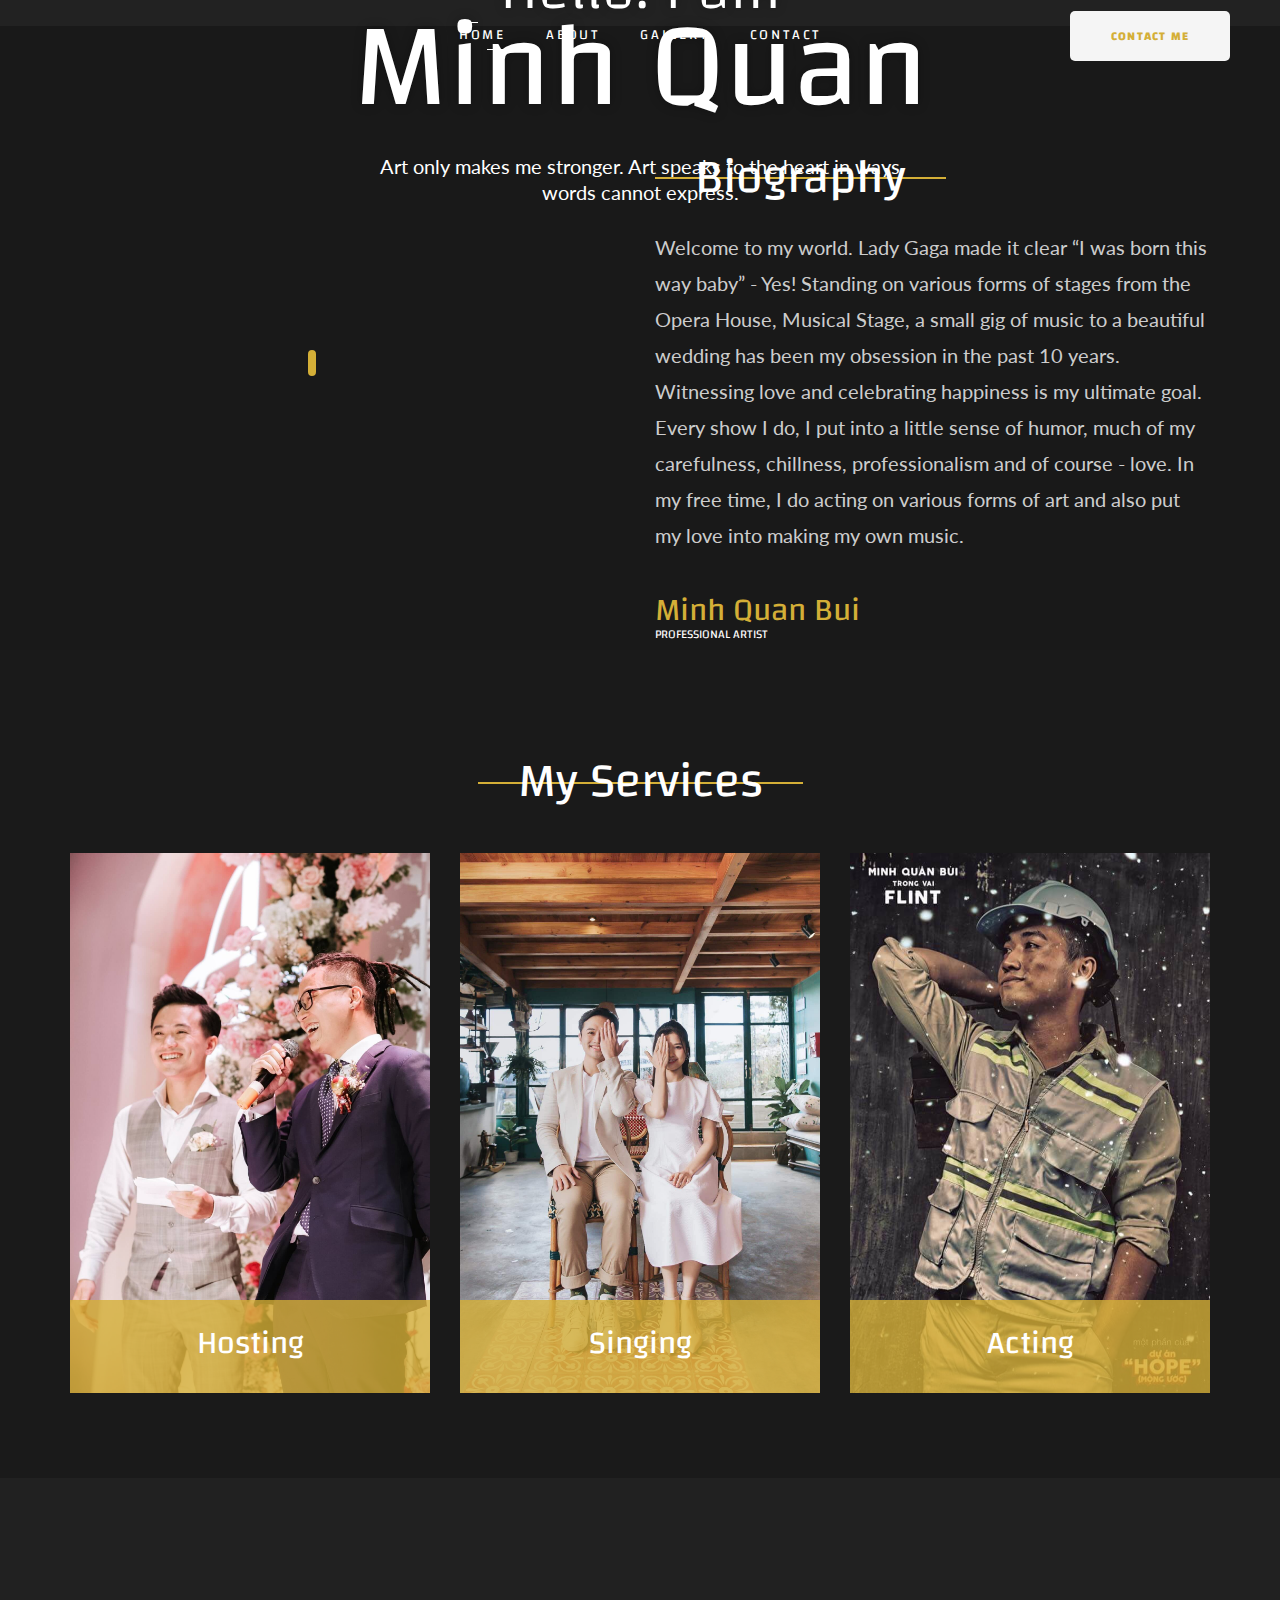
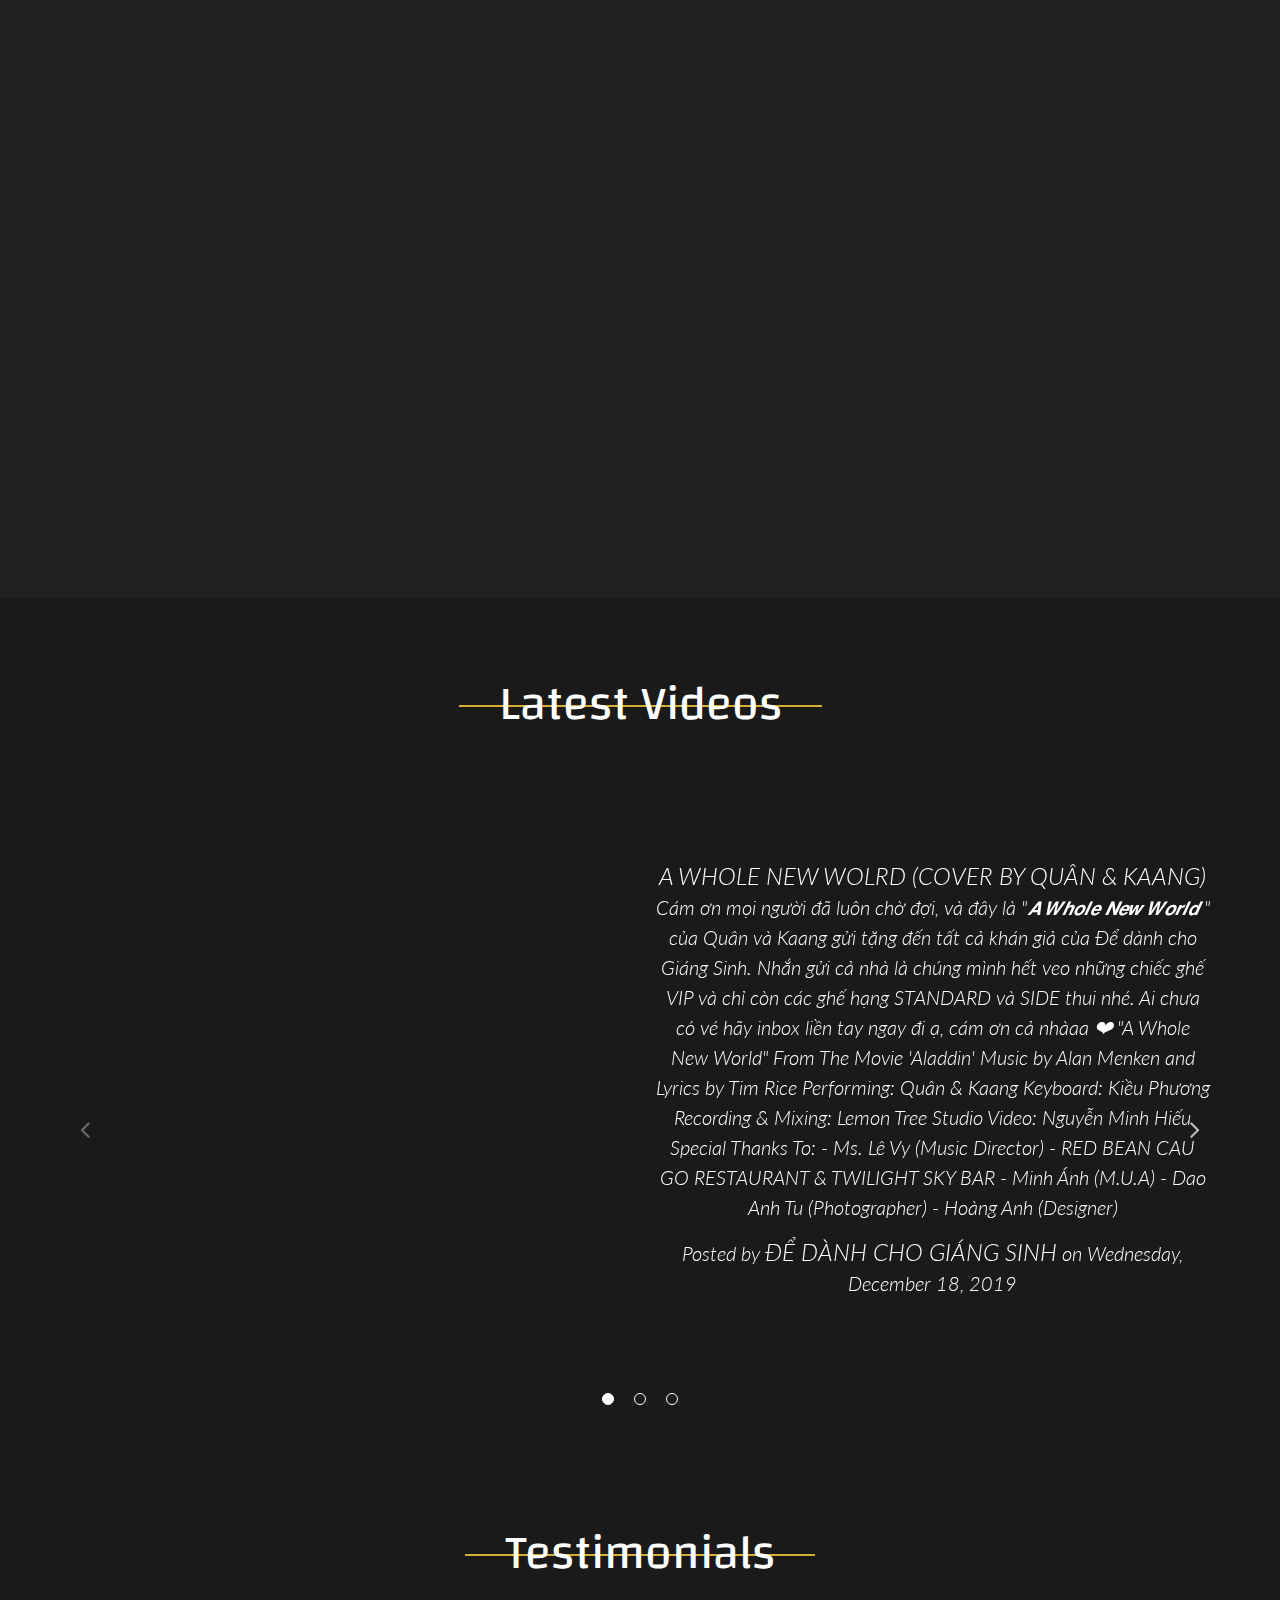
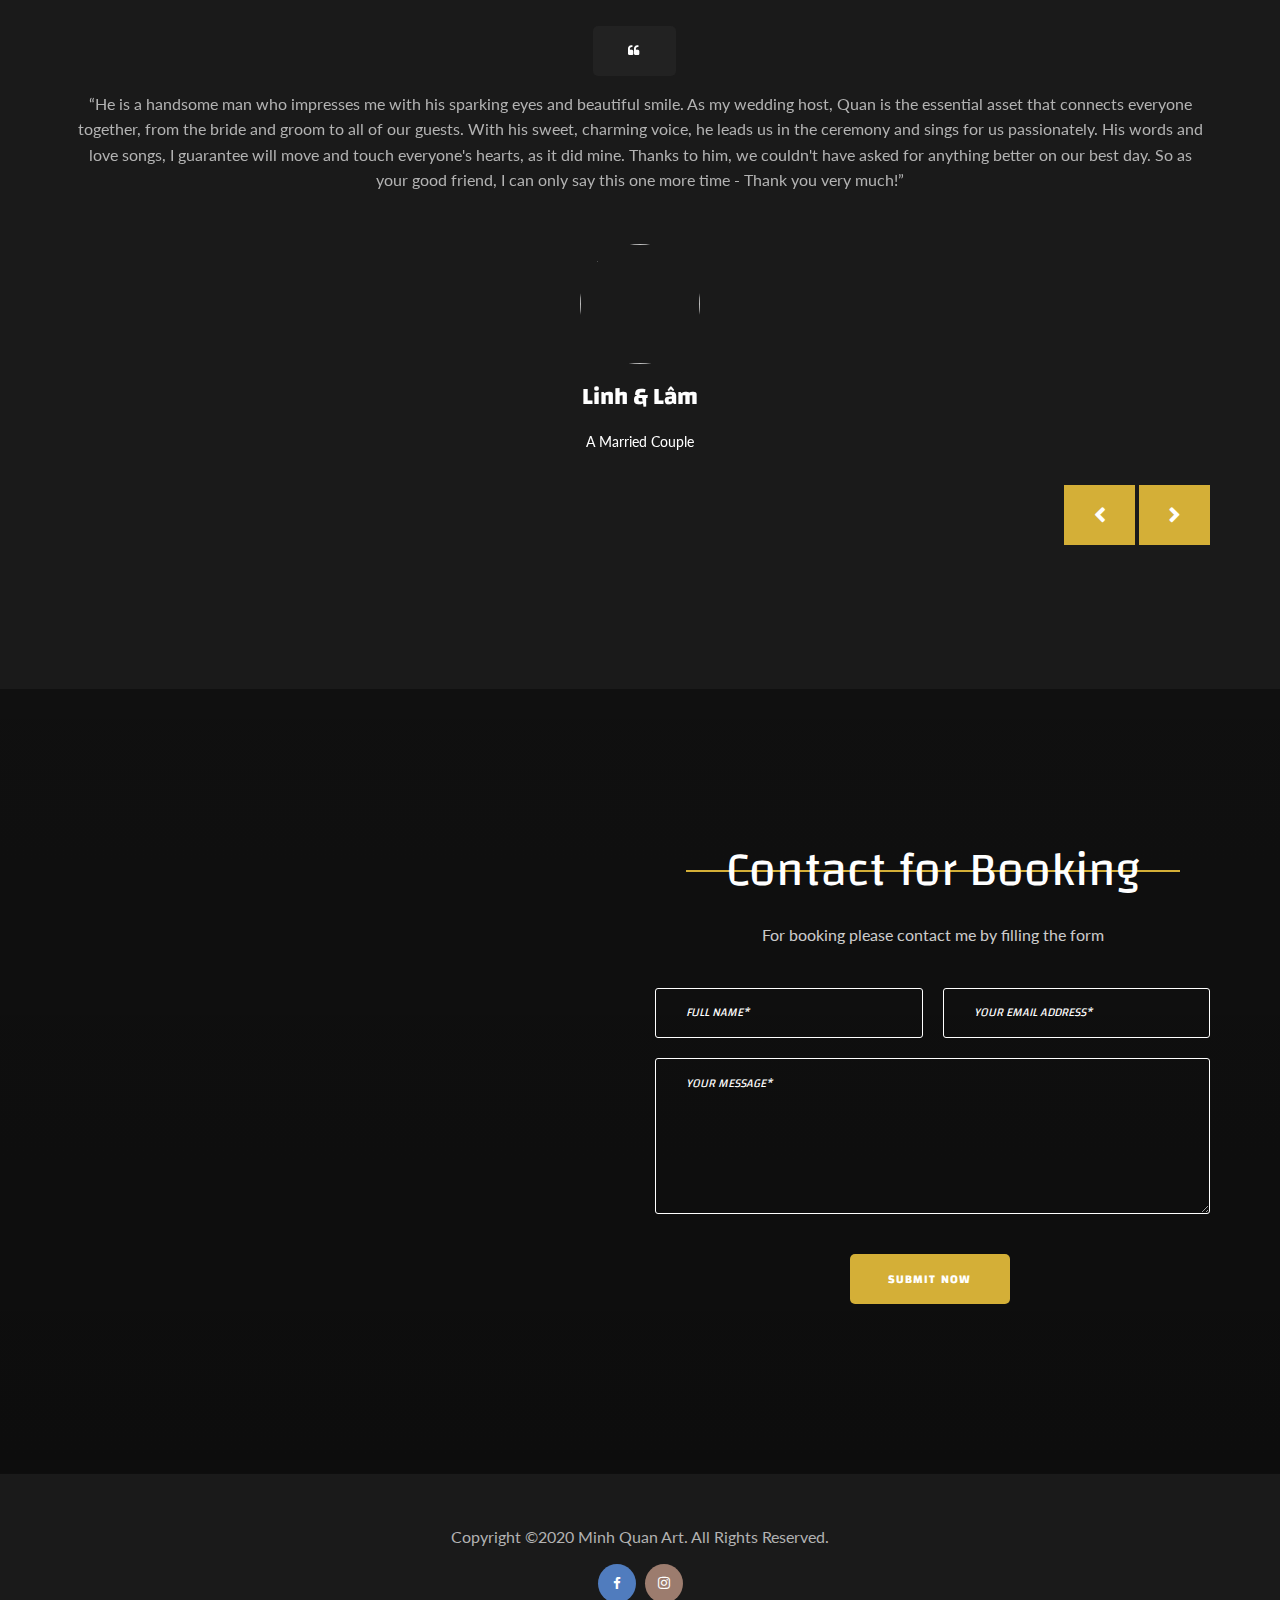
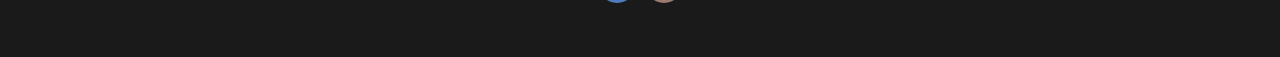
==== index.html @ 48dc41b9 "fix bio image" ====
<!DOCTYPE html>
<!--[if lt IE 7]>      <html class="no-js lt-ie9 lt-ie8 lt-ie7"> <![endif]-->
<!--[if IE 7]>         <html class="no-js lt-ie9 lt-ie8"> <![endif]-->
<!--[if IE 8]>         <html class="no-js lt-ie9"> <![endif]-->
<!--[if gt IE 8]><!-->
<html class="no-js">
<!--<![endif]-->

<head>
	<title>
		Minh Quan Art
	</title>
	<meta charset="utf-8">
	<!--[if IE]>
		<meta http-equiv="X-UA-Compatible" content="IE=edge">
	<![endif]-->
	<meta name="description" content="">
	<meta name="viewport" content="width=device-width, initial-scale=1">
	<!-- Place favicon.ico and apple-touch-icon.png in the root directory -->
	<link rel="stylesheet" href="css/bootstrap.min.css">
	<link rel="stylesheet" href="css/animations.css">
	<link rel="stylesheet" href="css/fonts.css">
	<link rel="stylesheet" href="css/main.css" class="color-switcher-link">
	
	<script src="js/vendor/modernizr-2.6.2.min.js"></script>
	<script async defer src="https://connect.facebook.net/en_US/sdk.js#xfbml=1&version=v3.2"></script>
	<!--[if lt IE 9]>
		<script src="js/vendor/html5shiv.min.js"></script>
		<script src="js/vendor/respond.min.js"></script>
		<script src="js/vendor/jquery-1.12.4.min.js"></script>
	<![endif]-->
</head>

<body>
	<!--[if lt IE 9]>
		<div class="bg-danger text-center">You are using an <strong>outdated</strong> browser. Please <a href="http://browsehappy.com/" class="highlight">upgrade your browser</a> to improve your experience.</div>
	<![endif]-->
	<div class="preloader">
		<div class="preloader_image fa-spin"></div>
	</div>
	<!-- search modal -->
	<div class="modal" tabindex="-1" role="dialog" aria-labelledby="search_modal" id="search_modal"> <button
			type="button" class="close" data-dismiss="modal" aria-label="Close">
			<span aria-hidden="true">
				<i class="rt-icon2-cross2"></i>
			</span>
		</button>
		<div class="widget widget_search">
			<form method="get" class="searchform search-form form-inline" action="./">
				<div class="form-group bottommargin_0"> <input type="text" value="" name="search" class="form-control"
						placeholder="Search keyword" id="modal-search-input"> </div> <button type="submit"
					class="theme_button no_bg_button">Search</button>
			</form>
		</div>
	</div>
	<!-- Unyson messages modal -->
	<div class="modal fade" tabindex="-1" role="dialog" id="messages_modal">
		<div class="fw-messages-wrap ls with_padding">
			<!-- Uncomment this UL with LI to show messages in modal popup to your user: -->
			<!--
		<ul class="list-unstyled">
			<li>Message To User</li>
		</ul>
		-->
		</div>
	</div>
	<!-- eof .modal -->
	<!-- wrappers for visual page editor and boxed version of template -->
	<div id="canvas">
		<div id="box_wrapper">
			<!-- template sections -->

			<header class="page_header header_darkgrey header_transparent  toggler_xs_right tall_header">
				<div class="container-fluid">
					<div class="row">
						<div class="col-sm-12 display_table">
							<div class="header_left_logo display_table_cell"> <a href="./" class="logo top_logo">

								</a> </div>
							<div class="header_mainmenu display_table_cell text-center">
								<!-- main nav start -->
								<nav class="mainmenu_wrapper">
									<ul class="mainmenu nav sf-menu">
										<li class="active"> <a href="index.html">Home</a>
										</li>
										<li> <a href="about.html">About</a>

										</li>
										<!-- eof pages -->


										<!-- eof features -->
										<!-- gallery -->
										<li> <a href="gallery.html">Gallery</a>

										</li>
										<!-- eof Photos -->
										<!-- blog -->

										<!-- eof blog -->
										<!-- shop -->

										<!-- eof shop -->
										<!-- contacts -->
										<li> <a href="contact.html">Contact</a>

										</li>
										<!-- eof contacts -->
									</ul>
								</nav>
								<!-- eof main nav -->
								<!-- header toggler --><span class="toggle_menu"><span></span></span>
							</div>
							<div class="header_right_buttons display_table_cell text-right hidden-xs"> <a
									href="contact.html" class="theme_button inverse min_width_button">Contact me</a>
							</div>
						</div>
					</div>
				</div>
			</header>
			<section class="intro_section page_mainslider ds"> <img src="https://scontent.fhou1-2.fna.fbcdn.net/v/t1.15752-9/86462225_129091505099813_4248691858064015360_n.jpg?_nc_cat=102&_nc_ohc=AHP6LuA-7coAX9P7WOK&_nc_ht=scontent.fhou1-2.fna&oh=9dfc0bcc501f214f0bf7e4983382ea78&oe=5EB4C0C0" alt="">
				<div class="container">
					<div class="row">
						<div class="col-sm-12 text-center">
							<div class="slide_description_wrapper">
								<div class="slide_description">
									<div class="intro-layer to_animate" data-animation="fadeInUp">
										<h2> <span class="small">Hello! I am </span> Minh Quan </h2>
									</div>
									<div class="intro-layer to_animate" data-animation="fadeInUp">
										<p>Art only makes me stronger. Art speaks to the heart in ways words cannot
											express.</p>
									</div>
								</div>
								<!-- eof .slide_description -->
							</div>
							<!-- eof .slide_description_wrapper -->
						</div>
						<!-- eof .col-* -->
					</div>
					<!-- eof .row -->
				</div>
				<!-- eof .container -->
			</section>
			<section id="about"
				class="ds ms page_about parallax section_padding_top_130 section_padding_bottom_70 table_section table_section_md columns_margin_bottom_60">
				<div class="container">
					<div class="row">
						<div class="col-md-6 text-center">
							<div class="with_frame_image"> <img src="https://lh3.googleusercontent.com/[base64]w542-h812-no" alt="" class="rounded"> </div>
						</div>
						<div class="col-md-6">
							<h2 class="section_header with_line">Biography</h2>
							<p class="fontsize_20" style="line-height:1.8;">Welcome to my world. Lady Gaga made it clear
								“I was born this way baby” - Yes! Standing on various forms of stages from the Opera
								House, Musical Stage, a small gig of music to a beautiful wedding has been my obsession
								in the past 10 years. Witnessing love and celebrating happiness is my ultimate goal.
								Every show I do, I put into a little sense of humor, much of my carefulness, chillness,
								professionalism and of course - love. In my free time, I do acting on various forms of
								art and also put my love into making my own music.</p>
							<div class="content-justify vertical-center content-margins topmargin_25">
								<div>
									<h3 class="highlight bottommargin_0">Minh Quan Bui</h3>
									<p class="small-text grey">Professional Artist</p>

								</div>
							</div>
						</div>
			</section>
			<section id="events" class="ds ms section_padding_top_100 section_padding_bottom_75">
				<div class="container">
					<div class="row">
						<div class="col-sm-12 text-center">
							<h2 class="section_header with_line">My Services</h2>
							<div class="owl-carousel topmargin_20" data-dots="true" data-nav="true"
								data-responsive-lg="3">
								<div class="vertical-item content-absolute hover-entry-content">
									<div class="item-media mutted-media ds"> <img
											src="./images/s1.jpg"
											alt="">

									</div>
									<div class="item-content cs">
										<h3 class="entry-title bottommargin_0"> <a href="/contact.html">Hosting</a>
										</h3>

										<div class="entry-content">
											
											<p> Wedding of love, national television shows and talk shows. I host for precious moments and stories. Wedding hosting since 2016, more than 100 shows hosting for VTV and 100 talkshows. </p>
											
										</div>
									</div>
								</div>
								<div class="vertical-item content-absolute hover-entry-content">
									<div class="item-media mutted-media ds"> <img
											src="./images/s2.jpg"
											alt="">

									</div>
									<div class="item-content cs">
										<h3 class="entry-title bottommargin_0"> <a href="/contact.html">Singing</a>
										</h3>

										<div class="entry-content">
											<p>  Love, Possitivity and my own songs. I have my first time singing for audience since 2010. Vietnam Idol, Color Me Run with the size of 10,000 runners, Singing in the Opera House. My own show in winter 2019 with 350 audiences.</p>
												<p class="topmargin_20 min_width_button"> <a href="#"
													class="theme_button inverse ">Read More</a> </p>
										</div>
									</div>
								</div>
								<div class="vertical-item content-absolute hover-entry-content">
									<div class="item-media mutted-media ds"> <img
											src="./images/s3.jpg"
											alt="">

									</div>
									<div class="item-content cs">
										<h3 class="entry-title bottommargin_0"> <a href="/contact.html">Acting</a>
										</h3>

										<div class="entry-content">
											<p> Original musical, short movies and music videos. I am looking for my next role of life. I am proud of being the leading roles in “Góc Phố Danh Vọng” muisca project by director Nguyễn Phi Phi Anh and being anh Gió in “Xứ sở cầu vồng” on VTV7.</p>
												<p class="topmargin_20 min_width_button"> <a href="#"
													class="theme_button inverse ">Read More</a> </p>
										</div>
									</div>
								</div>


							</div>
						</div>
					</div>
				</div>
			</section>
			<section id="featured-video" class="mv-suni ds parallax section_padding_top_50 section_padding_bottom_50">
				
			</section>
			<section id="latest-album"
				class="ds ms page_latest_album parallax section_padding_top_75 columns_margin_bottom_30 columns_padding_25">
				<div class="container">
					<div class="row">

						<blockquote class="col-sm-12 text-center">
							<h2 class="section_header with_line">Latest Videos</h2>
							<blockquote class="owl-carousel topmargin_10" data-responsive-lg="2" data-dots="true"
								data-nav="true">
								<iframe width="700" height="345" src="https://www.youtube.com/embed/ss0VIOBx4rg" frameborder="0" allow="accelerometer; autoplay; encrypted-media; gyroscope; picture-in-picture" allowfullscreen></iframe>
								<blockquote class="fb-video" 
									data-href="//www.facebook.com/dedanhchogiangsinh/videos/2423883671198787/"
									data-width="700" data-show-text="false">
									<blockquote
										cite="https://developers.facebook.com/dedanhchogiangsinh/videos/2423883671198787/"
										class="fb-xfbml-parse-ignore"><a
											href="https://developers.facebook.com/dedanhchogiangsinh/videos/2423883671198787/">A
											WHOLE NEW WOLRD (COVER BY QUÂN &amp; KAANG)</a>
										<p>Cám ơn mọi người đã luôn chờ đợi, và đây là &quot;𝘼 𝙒𝙝𝙤𝙡𝙚 𝙉𝙚𝙬
											𝙒𝙤𝙧𝙡𝙙 &quot; của Quân và Kaang gửi tặng đến tất cả khán giả của Để dành
											cho Giáng Sinh.
											Nhắn gửi cả nhà là chúng mình hết veo những chiếc ghế VIP và chỉ còn các ghế
											hạng STANDARD và SIDE thui nhé. Ai chưa có vé hãy inbox liền tay ngay đi ạ,
											cám ơn cả nhàaa ❤

											&quot;A Whole New World&quot; From The Movie &#039;Aladdin&#039;
											Music by Alan Menken and Lyrics by Tim Rice
											Performing: Quân &amp; Kaang
											Keyboard: Kiều Phương
											Recording &amp; Mixing: Lemon Tree Studio
											Video: Nguyễn Minh Hiếu

											Special Thanks To:
											- Ms. Lê Vy (Music Director)
											- RED BEAN CAU GO RESTAURANT &amp; TWILIGHT SKY BAR
											- Minh Ánh (M.U.A)
											- Dao Anh Tu (Photographer)
											- Hoàng Anh (Designer)</p>Posted by <a
											href="https://www.facebook.com/dedanhchogiangsinh/">Để Dành Cho Giáng
											Sinh</a> on Wednesday, December 18, 2019
									</blockquote>
								</blockquote>
								<iframe width="700" height="345" src="https://www.youtube.com/embed/vXNPUDmnmeo" frameborder="0" allow="accelerometer; autoplay; encrypted-media; gyroscope; picture-in-picture" allowfullscreen></iframe>
								<iframe width="700" height="345" src="https://www.youtube.com/embed/QS24T1xe8gY" frameborder="0" allow="accelerometer; autoplay; encrypted-media; gyroscope; picture-in-picture" allowfullscreen></iframe>
								<iframe width="700" height="345" src="https://www.youtube.com/embed/cGJKfdSxsRE" frameborder="0" allow="accelerometer; autoplay; encrypted-media; gyroscope; picture-in-picture" allowfullscreen></iframe>



					</div>
				</div>

		</div>

	</div>
	<section id="news" class="ds ms section_padding_top_50 section_padding_bottom_130">
		<div class="container">
			<div class="row">
				<div class="col-sm-12 text-center">
					<h2 class="section_header with_line">Testimonials</h2>
					<div id="carousel-example-generic" class="carousel slide" data-ride="carousel">
						<!-- Wrapper for slides -->
						<div class="carousel-inner">
							<div class="item active">
								<div class="row" style="padding: 20px">
									<button style="border: none;"><i class="fa fa-quote-left testimonial_fa"
											aria-hidden="true"></i></button>
									<p class="testimonial_para">“He is a handsome man who impresses me with his sparking
										eyes and beautiful smile. As my wedding host, Quan is the essential asset that
										connects everyone together, from the bride and groom to all of our guests. With
										his sweet, charming voice, he leads us in the ceremony and sings for us
										passionately. His words and love songs, I guarantee will move and touch
										everyone's hearts, as it did mine. Thanks to him, we couldn't have asked for
										anything better on our best day. So as your good friend, I can only say this one
										more time - Thank you very much!”</p><br>
									<div class="row">
										<div class="col-sm-12 client-img">
											<img src="./images/EW5A6935.jpg"
												class="img-responsive img-circle">
										</div>
										<div class="col-sm-12">
											<h4><strong>Linh & Lâm </strong></h4>
											<p class="testimonial_subtitle"><span>A Married Couple</span><br>
										</div>
									</div>
								</div>
							</div>
							<div class="item">
								<div class="row" style="padding: 20px">
									<button style="border: none;"><i class="fa fa-quote-left testimonial_fa"
											aria-hidden="true"></i></button>
									<p class="testimonial_para">“Charismatic, charming, talented and versatile, Minh
										Quan’s soulful voice brings you on a journey of many wonderful sceneries!”</p>
									<br>
									<div class="row">
										<div class="col-sm-12 client-img">
											<img src="./images/4042.jpg"
												class="img-responsive img-circle">
										</div>
										<div class="col-sm-12">
											<h4><strong>Thian </strong></h4>
											<p class="testimonial_subtitle"><span>AIA Malaysia</span><br>

										</div>
									</div>
								</div>
							</div>
						

							<div class="item">
								<div class="row" style="padding: 20px">
									<button style="border: none;"><i class="fa fa-quote-left testimonial_fa"
											aria-hidden="true"></i></button>
									<p class="testimonial_para">“It’s a pleasure working with him, because not only does
										he always show up early, he also shows up in his greatest manners: dressed to
										kill, refreshing smile and cheerful attitude. We have worked together in two
										weddings where he was the wedding host and we, planners, the couples and their
										guests fell in love with his charm. The show went great and we had Quan as our
										new friend, colleague and singer, all in one big character”</p><br>
									<div class="row">
										<div class="col-sm-12 client-img">
											<img src="./images/client.jpg"
												class="img-responsive img-circle" >
										</div>
										<div class="col-sm-12">
											<h4><strong>Dương Vũ Hoàng Anh (Hạt Mềm)</strong></h4>
											<p class="testimonial_subtitle"><span>Wedding Planner</span><br>

										</div>
									</div>
								</div>
							</div>
							<div class="item">
								<div class="row" style="padding: 20px">
									<button style="border: none;"><i class="fa fa-quote-left testimonial_fa"
											aria-hidden="true"></i></button>
									<p class="testimonial_para">“Bui Minh Quan has been involved in hosting two major
										annual events for SBAV; National Day of Singapore and Lunar New Year Dinner. He
										is a real professional and mesmerizing with his strong vocals. In addition, he
										is a fun emcee who is well-prepared and versatile for many occasions. I strongly
										recommend to give Quan an opportunity to showcase his talents at your next
										event.”</p><br>
									<div class="row">
										<div class="col-sm-12 client-img">
											<img src="https://aigenda.com/Content/img/empty-user-photo.png"
												class="img-responsive img-circle" >
										</div>
										<div class="col-sm-12">
											<h4><strong>See Yong Sheng</strong></h4>
											<p class="testimonial_subtitle"><span>President
													Singapore Business Association Vietnam</span><br>

										</div>
									</div>
								</div>
							</div>
						</div>
					</div>
					<div class="controls testimonial_control pull-right">
						<a class="left fa fa-chevron-left btn btn-default testimonial_btn"
							href="#carousel-example-generic" data-slide="prev"></a>

						<a class="right fa fa-chevron-right btn btn-default testimonial_btn"
							href="#carousel-example-generic" data-slide="next"></a>
					</div>
				</div>
			</div>
		</div>
	</section>
	</section>
	<section id="contact"
		class="ds ms background_cover page_contact section_padding_top_150 section_padding_bottom_150">
		<div class="container">
			<div class="row">
				<div class="col-sm-6 col-sm-offset-6 text-center">
					<h2 class="section_header with_line">Contact for Booking</h2>
					<p> For booking please contact me by filling the form </p>
					<form class="contact-form columns_padding_10 topmargin_30" action="POST" data-netlify="true">
						<div class="row">
							<div class="col-md-6">
								<div class="form-group margin_0"> <label for="name">Full Name <span
											class="required">*</span></label> <input type="text" aria-required="true"
										size="30" value="" name="name" id="name" class="form-control"
										placeholder="Full Name*"> </div>
							</div>
							<div class="col-md-6">
								<div class="form-group margin_0"> <label for="email">Email address<span
											class="required">*</span></label> <input type="email" aria-required="true"
										size="30" value="" name="email" id="email" class="form-control"
										placeholder="Your Email Address*"> </div>
							</div>
							<div class="col-md-12">
								<div class="form-group margin_0"> <label for="message">Your question</label>
									<textarea aria-required="true" rows="5" cols="45" name="message" id="message"
										class="form-control" placeholder="Your Message*"></textarea> </div>
							</div>
						</div>
						<div class="row topmargin_20">
							<div class="col-sm-12">
								<div class="contact-form-submit text-center"> <button type="submit"
										id="contact_form_submit" name="contact_submit"
										class="theme_button color1 min_width_button">Submit now</button> </div>
							</div>
						</div>
					</form>
				</div>
			</div>
		</div>
	</section>



	<section class="ds ms page_copyright section_padding_top_40 section_padding_bottom_40">
		<div class="container">
			<div class="row">
				<div class="col-sm-12 text-center">
					<p>Copyright ©2020 Minh Quan Art. All Rights Reserved.</p>
					<div> <a class="social-icon color-bg-icon round-icon socicon-facebook"
							href="https://www.facebook.com/minhquan.bui.7" target="_blank" title="Facebook"></a> <a
							class="social-icon color-bg-icon round-icon socicon-instagram"
							href="https://www.instagram.com/minhquanbui/" title="Instagram"></a>
					</div>
				</div>
			</div>
		</div>
	</section>
	</div>
	<!-- eof #box_wrapper -->
	</div>
	<!-- eof #canvas -->
	<script src="js/compressed.js"></script>
	<script src="js/main.js"></script>
	<script>
		/* <![CDATA[ */
		var _cueSettings = {
			"l10n":
			{
				"nextTrack": "Next Track",
				"previousTrack": "Previous Track",
				"togglePlayer": "Toggle Player",
				"togglePlaylist": "Toggle Playlist"
			}
		};
		/* ]]> */
	</script>

</body>

</html>
---- css/animations.css ----
/*
==============================================
CSS3 ANIMATION CHEAT SHEET
==============================================

Made by Justin Aguilar

www.justinaguilar.com/animations/

Questions, comments, concerns, love letters:
justin@justinaguilar.com
==============================================
*/

/*
==============================================
slideDown
==============================================
*/


.slideDown{
	animation-name: slideDown;
	-webkit-animation-name: slideDown;

	animation-duration: 1s;
	-webkit-animation-duration: 1s;

	animation-timing-function: ease;
	-webkit-animation-timing-function: ease;

	visibility: visible;
}

@keyframes slideDown {
	0% {
		transform: translateY(-100%);
	}
	50%{
		transform: translateY(8%);
	}
	65%{
		transform: translateY(-4%);
	}
	80%{
		transform: translateY(4%);
	}
	95%{
		transform: translateY(-2%);
	}
	100% {
		transform: translateY(0%);
	}
}

@-webkit-keyframes slideDown {
	0% {
		-webkit-transform: translateY(-100%);
	}
	50%{
		-webkit-transform: translateY(8%);
	}
	65%{
		-webkit-transform: translateY(-4%);
	}
	80%{
		-webkit-transform: translateY(4%);
	}
	95%{
		-webkit-transform: translateY(-2%);
	}
	100% {
		-webkit-transform: translateY(0%);
	}
}

/*
==============================================
slideUp
==============================================
*/


.slideUp{
	animation-name: slideUp;
	-webkit-animation-name: slideUp;

	animation-duration: 1s;
	-webkit-animation-duration: 1s;

	animation-timing-function: ease;
	-webkit-animation-timing-function: ease;

	visibility: visible;
}

@keyframes slideUp {
	0% {
		transform: translateY(100%);
	}
	50%{
		transform: translateY(-8%);
	}
	65%{
		transform: translateY(4%);
	}
	80%{
		transform: translateY(-4%);
	}
	95%{
		transform: translateY(2%);
	}
	100% {
		transform: translateY(0%);
	}
}

@-webkit-keyframes slideUp {
	0% {
		-webkit-transform: translateY(100%);
	}
	50%{
		-webkit-transform: translateY(-8%);
	}
	65%{
		-webkit-transform: translateY(4%);
	}
	80%{
		-webkit-transform: translateY(-4%);
	}
	95%{
		-webkit-transform: translateY(2%);
	}
	100% {
		-webkit-transform: translateY(0%);
	}
}

/*
==============================================
slideLeft
==============================================
*/


.slideLeft{
	animation-name: slideLeft;
	-webkit-animation-name: slideLeft;

	animation-duration: 1s;
	-webkit-animation-duration: 1s;

	animation-timing-function: ease-in-out;
	-webkit-animation-timing-function: ease-in-out;

	visibility: visible;
}

@keyframes slideLeft {
	0% {
		transform: translateX(150%);
	}
	50%{
		transform: translateX(-8%);
	}
	65%{
		transform: translateX(4%);
	}
	80%{
		transform: translateX(-4%);
	}
	95%{
		transform: translateX(2%);
	}
	100% {
		transform: translateX(0%);
	}
}

@-webkit-keyframes slideLeft {
	0% {
		-webkit-transform: translateX(150%);
	}
	50%{
		-webkit-transform: translateX(-8%);
	}
	65%{
		-webkit-transform: translateX(4%);
	}
	80%{
		-webkit-transform: translateX(-4%);
	}
	95%{
		-webkit-transform: translateX(2%);
	}
	100% {
		-webkit-transform: translateX(0%);
	}
}

/*
==============================================
slideRight
==============================================
*/


.slideRight{
	animation-name: slideRight;
	-webkit-animation-name: slideRight;

	animation-duration: 1s;
	-webkit-animation-duration: 1s;

	animation-timing-function: ease-in-out;
	-webkit-animation-timing-function: ease-in-out;

	visibility: visible;
}

@keyframes slideRight {
	0% {
		transform: translateX(-150%);
	}
	50%{
		transform: translateX(8%);
	}
	65%{
		transform: translateX(-4%);
	}
	80%{
		transform: translateX(4%);
	}
	95%{
		transform: translateX(-2%);
	}
	100% {
		transform: translateX(0%);
	}
}

@-webkit-keyframes slideRight {
	0% {
		-webkit-transform: translateX(-150%);
	}
	50%{
		-webkit-transform: translateX(8%);
	}
	65%{
		-webkit-transform: translateX(-4%);
	}
	80%{
		-webkit-transform: translateX(4%);
	}
	95%{
		-webkit-transform: translateX(-2%);
	}
	100% {
		-webkit-transform: translateX(0%);
	}
}

/*
==============================================
slideExpandUp
==============================================
*/


.slideExpandUp{
	animation-name: slideExpandUp;
	-webkit-animation-name: slideExpandUp;

	animation-duration: 1.6s;
	-webkit-animation-duration: 1.6s;

	animation-timing-function: ease-out;
	-webkit-animation-timing-function: ease -out;

	visibility: visible;
}

@keyframes slideExpandUp {
	0% {
		transform: translateY(100%) scaleX(0.5);
	}
	30%{
		transform: translateY(-8%) scaleX(0.5);
	}
	40%{
		transform: translateY(2%) scaleX(0.5);
	}
	50%{
		transform: translateY(0%) scaleX(1.1);
	}
	60%{
		transform: translateY(0%) scaleX(0.9);
	}
	70% {
		transform: translateY(0%) scaleX(1.05);
	}
	80%{
		transform: translateY(0%) scaleX(0.95);
	}
	90% {
		transform: translateY(0%) scaleX(1.02);
	}
	100%{
		transform: translateY(0%) scaleX(1);
	}
}

@-webkit-keyframes slideExpandUp {
	0% {
		-webkit-transform: translateY(100%) scaleX(0.5);
	}
	30%{
		-webkit-transform: translateY(-8%) scaleX(0.5);
	}
	40%{
		-webkit-transform: translateY(2%) scaleX(0.5);
	}
	50%{
		-webkit-transform: translateY(0%) scaleX(1.1);
	}
	60%{
		-webkit-transform: translateY(0%) scaleX(0.9);
	}
	70% {
		-webkit-transform: translateY(0%) scaleX(1.05);
	}
	80%{
		-webkit-transform: translateY(0%) scaleX(0.95);
	}
	90% {
		-webkit-transform: translateY(0%) scaleX(1.02);
	}
	100%{
		-webkit-transform: translateY(0%) scaleX(1);
	}
}

/*
==============================================
expandUp
==============================================
*/


.expandUp{
	animation-name: expandUp;
	-webkit-animation-name: expandUp;

	animation-duration: 0.7s;
	-webkit-animation-duration: 0.7s;

	animation-timing-function: ease;
	-webkit-animation-timing-function: ease;

	visibility: visible;
}

@keyframes expandUp {
	0% {
		transform: translateY(100%) scale(0.6) scaleY(0.5);
	}
	60%{
		transform: translateY(-7%) scaleY(1.12);
	}
	75%{
		transform: translateY(3%);
	}
	100% {
		transform: translateY(0%) scale(1) scaleY(1);
	}
}

@-webkit-keyframes expandUp {
	0% {
		-webkit-transform: translateY(100%) scale(0.6) scaleY(0.5);
	}
	60%{
		-webkit-transform: translateY(-7%) scaleY(1.12);
	}
	75%{
		-webkit-transform: translateY(3%);
	}
	100% {
		-webkit-transform: translateY(0%) scale(1) scaleY(1);
	}
}

/*
==============================================
fadeIn
==============================================
*/

.fadeIn {
	animation-name: fadeIn;
	-webkit-animation-name: fadeIn;

	animation-duration: 1.5s;
	-webkit-animation-duration: 1.5s;

	animation-timing-function: ease-in-out;
	-webkit-animation-timing-function: ease-in-out;

	visibility: visible;
}

@keyframes fadeIn {
	0% {
		transform: scale(0);
		opacity: 0.0;
	}
	60% {
		transform: scale(1.1);
	}
	80% {
		transform: scale(0.9);
		opacity: 1;
	}
	100% {
		transform: scale(1);
		opacity: 1;
	}
}

@-webkit-keyframes fadeIn {
	0% {
		-webkit-transform: scale(0);
		opacity: 0.0;
	}
	60% {
		-webkit-transform: scale(1.1);
	}
	80% {
		-webkit-transform: scale(0.9);
		opacity: 1;
	}
	100% {
		-webkit-transform: scale(1);
		opacity: 1;
	}
}

/*
==============================================
expandOpen
==============================================
*/


.expandOpen{
	animation-name: expandOpen;
	-webkit-animation-name: expandOpen;

	animation-duration: 1.2s;
	-webkit-animation-duration: 1.2s;

	animation-timing-function: ease-out;
	-webkit-animation-timing-function: ease-out;

	visibility: visible;
}

@keyframes expandOpen {
	0% {
		transform: scale(1.8);
	}
	50% {
		transform: scale(0.95);
	}
	80% {
		transform: scale(1.05);
	}
	90% {
		transform: scale(0.98);
	}
	100% {
		transform: scale(1);
	}
}

@-webkit-keyframes expandOpen {
	0% {
		-webkit-transform: scale(1.8);
	}
	50% {
		-webkit-transform: scale(0.95);
	}
	80% {
		-webkit-transform: scale(1.05);
	}
	90% {
		-webkit-transform: scale(0.98);
	}
	100% {
		-webkit-transform: scale(1);
	}	
}

/*
==============================================
bigEntrance
==============================================
*/


.bigEntrance{
	animation-name: bigEntrance;
	-webkit-animation-name: bigEntrance;

	animation-duration: 1.6s;
	-webkit-animation-duration: 1.6s;

	animation-timing-function: ease-out;
	-webkit-animation-timing-function: ease-out;

	visibility: visible;
}

@keyframes bigEntrance {
	0% {
		transform: scale(0.3) rotate(6deg) translateX(-30%) translateY(30%);
		opacity: 0.2;
	}
	30% {
		transform: scale(1.03) rotate(-2deg) translateX(2%) translateY(-2%);
		opacity: 1;
	}
	45% {
		transform: scale(0.98) rotate(1deg) translateX(0%) translateY(0%);
		opacity: 1;
	}
	60% {
		transform: scale(1.01) rotate(-1deg) translateX(0%) translateY(0%);
		opacity: 1;
	}
	75% {
		transform: scale(0.99) rotate(1deg) translateX(0%) translateY(0%);
		opacity: 1;
	}
	90% {
		transform: scale(1.01) rotate(0deg) translateX(0%) translateY(0%);
		opacity: 1;
	}
	100% {
		transform: scale(1) rotate(0deg) translateX(0%) translateY(0%);
		opacity: 1;
	}
}

@-webkit-keyframes bigEntrance {
	0% {
		-webkit-transform: scale(0.3) rotate(6deg) translateX(-30%) translateY(30%);
		opacity: 0.2;
	}
	30% {
		-webkit-transform: scale(1.03) rotate(-2deg) translateX(2%) translateY(-2%);
		opacity: 1;
	}
	45% {
		-webkit-transform: scale(0.98) rotate(1deg) translateX(0%) translateY(0%);
		opacity: 1;
	}
	60% {
		-webkit-transform: scale(1.01) rotate(-1deg) translateX(0%) translateY(0%);
		opacity: 1;
	}
	75% {
		-webkit-transform: scale(0.99) rotate(1deg) translateX(0%) translateY(0%);
		opacity: 1;
	}
	90% {
		-webkit-transform: scale(1.01) rotate(0deg) translateX(0%) translateY(0%);
		opacity: 1;
	}
	100% {
		-webkit-transform: scale(1) rotate(0deg) translateX(0%) translateY(0%);
		opacity: 1;
	}
}

/*
==============================================
hatch
==============================================
*/

.hatch{
	animation-name: hatch;
	-webkit-animation-name: hatch;

	animation-duration: 2s;
	-webkit-animation-duration: 2s;

	animation-timing-function: ease-in-out;
	-webkit-animation-timing-function: ease-in-out;

	transform-origin: 50% 100%;
	-ms-transform-origin: 50% 100%;
	-webkit-transform-origin: 50% 100%; 

	visibility: visible;
}

@keyframes hatch {
	0% {
		transform: rotate(0deg) scaleY(0.6);
	}
	20% {
		transform: rotate(-2deg) scaleY(1.05);
	}
	35% {
		transform: rotate(2deg) scaleY(1);
	}
	50% {
		transform: rotate(-2deg);
	}
	65% {
		transform: rotate(1deg);
	}
	80% {
		transform: rotate(-1deg);
	}
	100% {
		transform: rotate(0deg);
	}					
}

@-webkit-keyframes hatch {
	0% {
		-webkit-transform: rotate(0deg) scaleY(0.6);
	}
	20% {
		-webkit-transform: rotate(-2deg) scaleY(1.05);
	}
	35% {
		-webkit-transform: rotate(2deg) scaleY(1);
	}
	50% {
		-webkit-transform: rotate(-2deg);
	}
	65% {
		-webkit-transform: rotate(1deg);
	}
	80% {
		-webkit-transform: rotate(-1deg);
	}
	100% {
		-webkit-transform: rotate(0deg);
	}
}


/*
==============================================
bounce
==============================================
*/


.bounce{
	animation-name: bounce;
	-webkit-animation-name: bounce;

	animation-duration: 1.6s;
	-webkit-animation-duration: 1.6s;

	animation-timing-function: ease;
	-webkit-animation-timing-function: ease;

	transform-origin: 50% 100%;
	-ms-transform-origin: 50% 100%;
	-webkit-transform-origin: 50% 100%; 
}

@keyframes bounce {
	0% {
		transform: translateY(0%) scaleY(0.6);
	}
	60%{
		transform: translateY(-100%) scaleY(1.1);
	}
	70%{
		transform: translateY(0%) scaleY(0.95) scaleX(1.05);
	}
	80%{
		transform: translateY(0%) scaleY(1.05) scaleX(1);
	}
	90%{
		transform: translateY(0%) scaleY(0.95) scaleX(1);
	}
	100%{
		transform: translateY(0%) scaleY(1) scaleX(1);
	}
}

@-webkit-keyframes bounce {
	0% {
		-webkit-transform: translateY(0%) scaleY(0.6);
	}
	60%{
		-webkit-transform: translateY(-100%) scaleY(1.1);
	}
	70%{
		-webkit-transform: translateY(0%) scaleY(0.95) scaleX(1.05);
	}
	80%{
		-webkit-transform: translateY(0%) scaleY(1.05) scaleX(1);
	}
	90%{
		-webkit-transform: translateY(0%) scaleY(0.95) scaleX(1);
	}
	100%{
		-webkit-transform: translateY(0%) scaleY(1) scaleX(1);
	}
}


/*
==============================================
pulse
==============================================
*/

.pulse{
	animation-name: pulse;
	-webkit-animation-name: pulse;

	animation-duration: 1.5s;
	-webkit-animation-duration: 1.5s;

	animation-iteration-count: infinite;
	-webkit-animation-iteration-count: infinite;
}

@keyframes pulse {
	0% {
		transform: scale(0.95);
		opacity: 0.7;
	}
	50% {
		transform: scale(1);
		opacity: 1;
	}
	100% {
		transform: scale(0.95);
		opacity: 0.7;
	}
}

@-webkit-keyframes pulse {
	0% {
		-webkit-transform: scale(0.95);
		opacity: 0.7;
	}
	50% {
		-webkit-transform: scale(1);
		opacity: 1;
	}
	100% {
		-webkit-transform: scale(0.95);
		opacity: 0.7;
	}
}

/*
==============================================
floating
==============================================
*/

.floating{
	animation-name: floating;
	-webkit-animation-name: floating;

	animation-duration: 1.5s;
	-webkit-animation-duration: 1.5s;

	animation-iteration-count: infinite;
	-webkit-animation-iteration-count: infinite;
}

@keyframes floating {
	0% {
		transform: translateY(0%);
	}
	50% {
		transform: translateY(8%);
	}
	100% {
		transform: translateY(0%);
	}
}

@-webkit-keyframes floating {
	0% {
		-webkit-transform: translateY(0%);
	}
	50% {
		-webkit-transform: translateY(8%);
	}
	100% {
		-webkit-transform: translateY(0%);
	}
}

/*
==============================================
tossing
==============================================
*/

.tossing{
	animation-name: tossing;
	-webkit-animation-name: tossing;

	animation-duration: 2.5s;
	-webkit-animation-duration: 2.5s;

	animation-iteration-count: infinite;
	-webkit-animation-iteration-count: infinite;
}

@keyframes tossing {
	0% {
		transform: rotate(-4deg);
	}
	50% {
		transform: rotate(4deg);
	}
	100% {
		transform: rotate(-4deg);
	}		
}

@-webkit-keyframes tossing {
	0% {
		-webkit-transform: rotate(-4deg);
	}
	50% {
		-webkit-transform: rotate(4deg);
	}
	100% {
		-webkit-transform: rotate(-4deg);
	}
}

/*
==============================================
pullUp
==============================================
*/

.pullUp{
	animation-name: pullUp;
	-webkit-animation-name: pullUp;

	animation-duration: 1.1s;
	-webkit-animation-duration: 1.1s;

	animation-timing-function: ease-out;
	-webkit-animation-timing-function: ease-out;

	transform-origin: 50% 100%;
	-ms-transform-origin: 50% 100%;
	-webkit-transform-origin: 50% 100%; 
}

@keyframes pullUp {
	0% {
		transform: scaleY(0.1);
	}
	40% {
		transform: scaleY(1.02);
	}
	60% {
		transform: scaleY(0.98);
	}
	80% {
		transform: scaleY(1.01);
	}
	100% {
		transform: scaleY(0.98);
	}
	80% {
		transform: scaleY(1.01);
	}
	100% {
		transform: scaleY(1);
	}			
}

@-webkit-keyframes pullUp {
	0% {
		-webkit-transform: scaleY(0.1);
	}
	40% {
		-webkit-transform: scaleY(1.02);
	}
	60% {
		-webkit-transform: scaleY(0.98);
	}
	80% {
		-webkit-transform: scaleY(1.01);
	}
	100% {
		-webkit-transform: scaleY(0.98);
	}
	80% {
		-webkit-transform: scaleY(1.01);
	}
	100% {
		-webkit-transform: scaleY(1);
	}
}

/*
==============================================
pullDown
==============================================
*/

.pullDown{
	animation-name: pullDown;
	-webkit-animation-name: pullDown;

	animation-duration: 1.1s;
	-webkit-animation-duration: 1.1s;

	animation-timing-function: ease-out;
	-webkit-animation-timing-function: ease-out;

	transform-origin: 50% 0%;
	-ms-transform-origin: 50% 0%;
	-webkit-transform-origin: 50% 0%; 
}

@keyframes pullDown {
	0% {
		transform: scaleY(0.1);
	}
	40% {
		transform: scaleY(1.02);
	}
	60% {
		transform: scaleY(0.98);
	}
	80% {
		transform: scaleY(1.01);
	}
	100% {
		transform: scaleY(0.98);
	}
	80% {
		transform: scaleY(1.01);
	}
	100% {
		transform: scaleY(1);
	}			
}

@-webkit-keyframes pullDown {
	0% {
		-webkit-transform: scaleY(0.1);
	}
	40% {
		-webkit-transform: scaleY(1.02);
	}
	60% {
		-webkit-transform: scaleY(0.98);
	}
	80% {
		-webkit-transform: scaleY(1.01);
	}
	100% {
		-webkit-transform: scaleY(0.98);
	}
	80% {
		-webkit-transform: scaleY(1.01);
	}
	100% {
		-webkit-transform: scaleY(1);
	}
}

/*
==============================================
stretchLeft
==============================================
*/

.stretchLeft{
	animation-name: stretchLeft;
	-webkit-animation-name: stretchLeft;

	animation-duration: 1.5s;
	-webkit-animation-duration: 1.5s;

	animation-timing-function: ease-out;
	-webkit-animation-timing-function: ease-out;

	transform-origin: 100% 0%;
	-ms-transform-origin: 100% 0%;
	-webkit-transform-origin: 100% 0%; 
}

@keyframes stretchLeft {
	0% {
		transform: scaleX(0.3);
	}
	40% {
		transform: scaleX(1.02);
	}
	60% {
		transform: scaleX(0.98);
	}
	80% {
		transform: scaleX(1.01);
	}
	100% {
		transform: scaleX(0.98);
	}
	80% {
		transform: scaleX(1.01);
	}
	100% {
		transform: scaleX(1);
	}			
}

@-webkit-keyframes stretchLeft {
	0% {
		-webkit-transform: scaleX(0.3);
	}
	40% {
		-webkit-transform: scaleX(1.02);
	}
	60% {
		-webkit-transform: scaleX(0.98);
	}
	80% {
		-webkit-transform: scaleX(1.01);
	}
	100% {
		-webkit-transform: scaleX(0.98);
	}
	80% {
		-webkit-transform: scaleX(1.01);
	}
	100% {
		-webkit-transform: scaleX(1);
	}
}

/*
==============================================
stretchRight
==============================================
*/

.stretchRight{
	animation-name: stretchRight;
	-webkit-animation-name: stretchRight;

	animation-duration: 1.5s;
	-webkit-animation-duration: 1.5s;

	animation-timing-function: ease-out;
	-webkit-animation-timing-function: ease-out;

	transform-origin: 0% 0%;
	-ms-transform-origin: 0% 0%;
	-webkit-transform-origin: 0% 0%; 
}

@keyframes stretchRight {
	0% {
		transform: scaleX(0.3);
	}
	40% {
		transform: scaleX(1.02);
	}
	60% {
		transform: scaleX(0.98);
	}
	80% {
		transform: scaleX(1.01);
	}
	100% {
		transform: scaleX(0.98);
	}
	80% {
		transform: scaleX(1.01);
	}
	100% {
		transform: scaleX(1);
	}			
}

@-webkit-keyframes stretchRight {
	0% {
		-webkit-transform: scaleX(0.3);
	}
	40% {
		-webkit-transform: scaleX(1.02);
	}
	60% {
		-webkit-transform: scaleX(0.98);
	}
	80% {
		-webkit-transform: scaleX(1.01);
	}
	100% {
		-webkit-transform: scaleX(0.98);
	}
	80% {
		-webkit-transform: scaleX(1.01);
	}
	100% {
		-webkit-transform: scaleX(1);
	}
}



.animated{-webkit-animation-fill-mode:both;-moz-animation-fill-mode:both;-ms-animation-fill-mode:both;-o-animation-fill-mode:both;animation-fill-mode:both;-webkit-animation-duration:1s;-moz-animation-duration:1s;-ms-animation-duration:1s;-o-animation-duration:1s;animation-duration:1s;}.animated.hinge{-webkit-animation-duration:1s;-moz-animation-duration:1s;-ms-animation-duration:1s;-o-animation-duration:1s;animation-duration:1s;}@-webkit-keyframes fadeIn {
	0% {opacity: 0;}	100% {opacity: 1;}
}
/*
@-moz-keyframes fadeIn {
0% {opacity: 0;}
100% {opacity: 1;}
}

@-o-keyframes fadeIn {
0% {opacity: 0;}
100% {opacity: 1;}
}

@keyframes fadeIn {
0% {opacity: 0;}
100% {opacity: 1;}
}

.fadeIn {
-webkit-animation-name: fadeIn;
-moz-animation-name: fadeIn;
-o-animation-name: fadeIn;
animation-name: fadeIn;
}
*/
@-webkit-keyframes fadeInUp {
	0% {
		opacity: 0;
		-webkit-transform: translateY(20px);
	}

	100% {
		opacity: 1;
		-webkit-transform: translateY(0);
	}
}

@-moz-keyframes fadeInUp {
	0% {
		opacity: 0;
		-moz-transform: translateY(20px);
	}

	100% {
		opacity: 1;
		-moz-transform: translateY(0);
	}
}

@-o-keyframes fadeInUp {
	0% {
		opacity: 0;
		-o-transform: translateY(20px);
	}

	100% {
		opacity: 1;
		-o-transform: translateY(0);
	}
}

@keyframes fadeInUp {
	0% {
		opacity: 0;
		transform: translateY(20px);
	}

	100% {
		opacity: 1;
		transform: translateY(0);
	}
}

.fadeInUp {
	-webkit-animation-name: fadeInUp;
	-moz-animation-name: fadeInUp;
	-o-animation-name: fadeInUp;
	animation-name: fadeInUp;
}
@-webkit-keyframes fadeInDown {
	0% {
		opacity: 0;
		-webkit-transform: translateY(-20px);
	}

	100% {
		opacity: 1;
		-webkit-transform: translateY(0);
	}
}

@-moz-keyframes fadeInDown {
	0% {
		opacity: 0;
		-moz-transform: translateY(-20px);
	}

	100% {
		opacity: 1;
		-moz-transform: translateY(0);
	}
}

@-o-keyframes fadeInDown {
	0% {
		opacity: 0;
		-o-transform: translateY(-20px);
	}

	100% {
		opacity: 1;
		-o-transform: translateY(0);
	}
}

@keyframes fadeInDown {
	0% {
		opacity: 0;
		transform: translateY(-20px);
	}

	100% {
		opacity: 1;
		transform: translateY(0);
	}
}

.fadeInDown {
	-webkit-animation-name: fadeInDown;
	-moz-animation-name: fadeInDown;
	-o-animation-name: fadeInDown;
	animation-name: fadeInDown;
}
@-webkit-keyframes fadeInLeft {
	0% {
		opacity: 0;
		-webkit-transform: translateX(-20px);
	}

	100% {
		opacity: 1;
		-webkit-transform: translateX(0);
	}
}

@-moz-keyframes fadeInLeft {
	0% {
		opacity: 0;
		-moz-transform: translateX(-20px);
	}

	100% {
		opacity: 1;
		-moz-transform: translateX(0);
	}
}

@-o-keyframes fadeInLeft {
	0% {
		opacity: 0;
		-o-transform: translateX(-20px);
	}

	100% {
		opacity: 1;
		-o-transform: translateX(0);
	}
}

@keyframes fadeInLeft {
	0% {
		opacity: 0;
		transform: translateX(-20px);
	}

	100% {
		opacity: 1;
		transform: translateX(0);
	}
}

.fadeInLeft {
	-webkit-animation-name: fadeInLeft;
	-moz-animation-name: fadeInLeft;
	-o-animation-name: fadeInLeft;
	animation-name: fadeInLeft;
}
@-webkit-keyframes fadeInRight {
	0% {
		opacity: 0;
		-webkit-transform: translateX(20px);
	}

	100% {
		opacity: 1;
		-webkit-transform: translateX(0);
	}
}

@-moz-keyframes fadeInRight {
	0% {
		opacity: 0;
		-moz-transform: translateX(20px);
	}

	100% {
		opacity: 1;
		-moz-transform: translateX(0);
	}
}

@-o-keyframes fadeInRight {
	0% {
		opacity: 0;
		-o-transform: translateX(20px);
	}

	100% {
		opacity: 1;
		-o-transform: translateX(0);
	}
}

@keyframes fadeInRight {
	0% {
		opacity: 0;
		transform: translateX(20px);
	}

	100% {
		opacity: 1;
		transform: translateX(0);
	}
}

.fadeInRight {
	-webkit-animation-name: fadeInRight;
	-moz-animation-name: fadeInRight;
	-o-animation-name: fadeInRight;
	animation-name: fadeInRight;
}
@-webkit-keyframes fadeInUpBig {
	0% {
		opacity: 0;
		-webkit-transform: translateY(2000px);
	}

	100% {
		opacity: 1;
		-webkit-transform: translateY(0);
	}
}

@-moz-keyframes fadeInUpBig {
	0% {
		opacity: 0;
		-moz-transform: translateY(2000px);
	}

	100% {
		opacity: 1;
		-moz-transform: translateY(0);
	}
}

@-o-keyframes fadeInUpBig {
	0% {
		opacity: 0;
		-o-transform: translateY(2000px);
	}

	100% {
		opacity: 1;
		-o-transform: translateY(0);
	}
}

@keyframes fadeInUpBig {
	0% {
		opacity: 0;
		transform: translateY(2000px);
	}

	100% {
		opacity: 1;
		transform: translateY(0);
	}
}

.fadeInUpBig {
	-webkit-animation-name: fadeInUpBig;
	-moz-animation-name: fadeInUpBig;
	-o-animation-name: fadeInUpBig;
	animation-name: fadeInUpBig;
}
@-webkit-keyframes fadeInDownBig {
	0% {
		opacity: 0;
		-webkit-transform: translateY(-2000px);
	}

	100% {
		opacity: 1;
		-webkit-transform: translateY(0);
	}
}

@-moz-keyframes fadeInDownBig {
	0% {
		opacity: 0;
		-moz-transform: translateY(-2000px);
	}

	100% {
		opacity: 1;
		-moz-transform: translateY(0);
	}
}

@-o-keyframes fadeInDownBig {
	0% {
		opacity: 0;
		-o-transform: translateY(-2000px);
	}

	100% {
		opacity: 1;
		-o-transform: translateY(0);
	}
}

@keyframes fadeInDownBig {
	0% {
		opacity: 0;
		transform: translateY(-2000px);
	}

	100% {
		opacity: 1;
		transform: translateY(0);
	}
}

.fadeInDownBig {
	-webkit-animation-name: fadeInDownBig;
	-moz-animation-name: fadeInDownBig;
	-o-animation-name: fadeInDownBig;
	animation-name: fadeInDownBig;
}
@-webkit-keyframes fadeInLeftBig {
	0% {
		opacity: 0;
		-webkit-transform: translateX(-2000px);
	}

	100% {
		opacity: 1;
		-webkit-transform: translateX(0);
	}
}
@-moz-keyframes fadeInLeftBig {
	0% {
		opacity: 0;
		-moz-transform: translateX(-2000px);
	}

	100% {
		opacity: 1;
		-moz-transform: translateX(0);
	}
}
@-o-keyframes fadeInLeftBig {
	0% {
		opacity: 0;
		-o-transform: translateX(-2000px);
	}

	100% {
		opacity: 1;
		-o-transform: translateX(0);
	}
}
@keyframes fadeInLeftBig {
	0% {
		opacity: 0;
		transform: translateX(-2000px);
	}

	100% {
		opacity: 1;
		transform: translateX(0);
	}
}

.fadeInLeftBig {
	-webkit-animation-name: fadeInLeftBig;
	-moz-animation-name: fadeInLeftBig;
	-o-animation-name: fadeInLeftBig;
	animation-name: fadeInLeftBig;
}
@-webkit-keyframes fadeInRightBig {
	0% {
		opacity: 0;
		-webkit-transform: translateX(2000px);
	}

	100% {
		opacity: 1;
		-webkit-transform: translateX(0);
	}
}

@-moz-keyframes fadeInRightBig {
	0% {
		opacity: 0;
		-moz-transform: translateX(2000px);
	}

	100% {
		opacity: 1;
		-moz-transform: translateX(0);
	}
}

@-o-keyframes fadeInRightBig {
	0% {
		opacity: 0;
		-o-transform: translateX(2000px);
	}

	100% {
		opacity: 1;
		-o-transform: translateX(0);
	}
}

@keyframes fadeInRightBig {
	0% {
		opacity: 0;
		transform: translateX(2000px);
	}

	100% {
		opacity: 1;
		transform: translateX(0);
	}
}

.fadeInRightBig {
	-webkit-animation-name: fadeInRightBig;
	-moz-animation-name: fadeInRightBig;
	-o-animation-name: fadeInRightBig;
	animation-name: fadeInRightBig;
}
@-webkit-keyframes fadeOut {
	0% {opacity: 1;}
	100% {opacity: 0;}
}

@-moz-keyframes fadeOut {
	0% {opacity: 1;}
	100% {opacity: 0;}
}

@-o-keyframes fadeOut {
	0% {opacity: 1;}
	100% {opacity: 0;}
}

@keyframes fadeOut {
	0% {opacity: 1;}
	100% {opacity: 0;}
}

.fadeOut {
	-webkit-animation-name: fadeOut;
	-moz-animation-name: fadeOut;
	-o-animation-name: fadeOut;
	animation-name: fadeOut;
}
@-webkit-keyframes fadeOutUp {
	0% {
		opacity: 1;
		-webkit-transform: translateY(0);
	}

	100% {
		opacity: 0;
		-webkit-transform: translateY(-20px);
	}
}
@-moz-keyframes fadeOutUp {
	0% {
		opacity: 1;
		-moz-transform: translateY(0);
	}

	100% {
		opacity: 0;
		-moz-transform: translateY(-20px);
	}
}
@-o-keyframes fadeOutUp {
	0% {
		opacity: 1;
		-o-transform: translateY(0);
	}

	100% {
		opacity: 0;
		-o-transform: translateY(-20px);
	}
}
@keyframes fadeOutUp {
	0% {
		opacity: 1;
		transform: translateY(0);
	}

	100% {
		opacity: 0;
		transform: translateY(-20px);
	}
}

.fadeOutUp {
	-webkit-animation-name: fadeOutUp;
	-moz-animation-name: fadeOutUp;
	-o-animation-name: fadeOutUp;
	animation-name: fadeOutUp;
}
@-webkit-keyframes fadeOutDown {
	0% {
		opacity: 1;
		-webkit-transform: translateY(0);
	}

	100% {
		opacity: 0;
		-webkit-transform: translateY(20px);
	}
}

@-moz-keyframes fadeOutDown {
	0% {
		opacity: 1;
		-moz-transform: translateY(0);
	}

	100% {
		opacity: 0;
		-moz-transform: translateY(20px);
	}
}

@-o-keyframes fadeOutDown {
	0% {
		opacity: 1;
		-o-transform: translateY(0);
	}

	100% {
		opacity: 0;
		-o-transform: translateY(20px);
	}
}

@keyframes fadeOutDown {
	0% {
		opacity: 1;
		transform: translateY(0);
	}

	100% {
		opacity: 0;
		transform: translateY(20px);
	}
}

.fadeOutDown {
	-webkit-animation-name: fadeOutDown;
	-moz-animation-name: fadeOutDown;
	-o-animation-name: fadeOutDown;
	animation-name: fadeOutDown;
}
@-webkit-keyframes fadeOutLeft {
	0% {
		opacity: 1;
		-webkit-transform: translateX(0);
	}

	100% {
		opacity: 0;
		-webkit-transform: translateX(-20px);
	}
}

@-moz-keyframes fadeOutLeft {
	0% {
		opacity: 1;
		-moz-transform: translateX(0);
	}

	100% {
		opacity: 0;
		-moz-transform: translateX(-20px);
	}
}

@-o-keyframes fadeOutLeft {
	0% {
		opacity: 1;
		-o-transform: translateX(0);
	}

	100% {
		opacity: 0;
		-o-transform: translateX(-20px);
	}
}

@keyframes fadeOutLeft {
	0% {
		opacity: 1;
		transform: translateX(0);
	}

	100% {
		opacity: 0;
		transform: translateX(-20px);
	}
}

.fadeOutLeft {
	-webkit-animation-name: fadeOutLeft;
	-moz-animation-name: fadeOutLeft;
	-o-animation-name: fadeOutLeft;
	animation-name: fadeOutLeft;
}
@-webkit-keyframes fadeOutRight {
	0% {
		opacity: 1;
		-webkit-transform: translateX(0);
	}

	100% {
		opacity: 0;
		-webkit-transform: translateX(20px);
	}
}

@-moz-keyframes fadeOutRight {
	0% {
		opacity: 1;
		-moz-transform: translateX(0);
	}

	100% {
		opacity: 0;
		-moz-transform: translateX(20px);
	}
}

@-o-keyframes fadeOutRight {
	0% {
		opacity: 1;
		-o-transform: translateX(0);
	}

	100% {
		opacity: 0;
		-o-transform: translateX(20px);
	}
}

@keyframes fadeOutRight {
	0% {
		opacity: 1;
		transform: translateX(0);
	}

	100% {
		opacity: 0;
		transform: translateX(20px);
	}
}

.fadeOutRight {
	-webkit-animation-name: fadeOutRight;
	-moz-animation-name: fadeOutRight;
	-o-animation-name: fadeOutRight;
	animation-name: fadeOutRight;
}
@-webkit-keyframes fadeOutUpBig {
	0% {
		opacity: 1;
		-webkit-transform: translateY(0);
	}

	100% {
		opacity: 0;
		-webkit-transform: translateY(-2000px);
	}
}

@-moz-keyframes fadeOutUpBig {
	0% {
		opacity: 1;
		-moz-transform: translateY(0);
	}

	100% {
		opacity: 0;
		-moz-transform: translateY(-2000px);
	}
}

@-o-keyframes fadeOutUpBig {
	0% {
		opacity: 1;
		-o-transform: translateY(0);
	}

	100% {
		opacity: 0;
		-o-transform: translateY(-2000px);
	}
}

@keyframes fadeOutUpBig {
	0% {
		opacity: 1;
		transform: translateY(0);
	}

	100% {
		opacity: 0;
		transform: translateY(-2000px);
	}
}

.fadeOutUpBig {
	-webkit-animation-name: fadeOutUpBig;
	-moz-animation-name: fadeOutUpBig;
	-o-animation-name: fadeOutUpBig;
	animation-name: fadeOutUpBig;
}
@-webkit-keyframes fadeOutDownBig {
	0% {
		opacity: 1;
		-webkit-transform: translateY(0);
	}

	100% {
		opacity: 0;
		-webkit-transform: translateY(2000px);
	}
}

@-moz-keyframes fadeOutDownBig {
	0% {
		opacity: 1;
		-moz-transform: translateY(0);
	}

	100% {
		opacity: 0;
		-moz-transform: translateY(2000px);
	}
}

@-o-keyframes fadeOutDownBig {
	0% {
		opacity: 1;
		-o-transform: translateY(0);
	}

	100% {
		opacity: 0;
		-o-transform: translateY(2000px);
	}
}

@keyframes fadeOutDownBig {
	0% {
		opacity: 1;
		transform: translateY(0);
	}

	100% {
		opacity: 0;
		transform: translateY(2000px);
	}
}

.fadeOutDownBig {
	-webkit-animation-name: fadeOutDownBig;
	-moz-animation-name: fadeOutDownBig;
	-o-animation-name: fadeOutDownBig;
	animation-name: fadeOutDownBig;
}
@-webkit-keyframes fadeOutLeftBig {
	0% {
		opacity: 1;
		-webkit-transform: translateX(0);
	}

	100% {
		opacity: 0;
		-webkit-transform: translateX(-2000px);
	}
}

@-moz-keyframes fadeOutLeftBig {
	0% {
		opacity: 1;
		-moz-transform: translateX(0);
	}

	100% {
		opacity: 0;
		-moz-transform: translateX(-2000px);
	}
}

@-o-keyframes fadeOutLeftBig {
	0% {
		opacity: 1;
		-o-transform: translateX(0);
	}

	100% {
		opacity: 0;
		-o-transform: translateX(-2000px);
	}
}

@keyframes fadeOutLeftBig {
	0% {
		opacity: 1;
		transform: translateX(0);
	}

	100% {
		opacity: 0;
		transform: translateX(-2000px);
	}
}

.fadeOutLeftBig {
	-webkit-animation-name: fadeOutLeftBig;
	-moz-animation-name: fadeOutLeftBig;
	-o-animation-name: fadeOutLeftBig;
	animation-name: fadeOutLeftBig;
}
@-webkit-keyframes fadeOutRightBig {
	0% {
		opacity: 1;
		-webkit-transform: translateX(0);
	}

	100% {
		opacity: 0;
		-webkit-transform: translateX(2000px);
	}
}
@-moz-keyframes fadeOutRightBig {
	0% {
		opacity: 1;
		-moz-transform: translateX(0);
	}

	100% {
		opacity: 0;
		-moz-transform: translateX(2000px);
	}
}
@-o-keyframes fadeOutRightBig {
	0% {
		opacity: 1;
		-o-transform: translateX(0);
	}

	100% {
		opacity: 0;
		-o-transform: translateX(2000px);
	}
}
@keyframes fadeOutRightBig {
	0% {
		opacity: 1;
		transform: translateX(0);
	}

	100% {
		opacity: 0;
		transform: translateX(2000px);
	}
}

.fadeOutRightBig {
	-webkit-animation-name: fadeOutRightBig;
	-moz-animation-name: fadeOutRightBig;
	-o-animation-name: fadeOutRightBig;
	animation-name: fadeOutRightBig;
}
@-webkit-keyframes slideInDown {
	0% {
		opacity: 0;
		-webkit-transform: translateY(-2000px);
	}

	100% {
		-webkit-transform: translateY(0);
	}
}

@-moz-keyframes slideInDown {
	0% {
		opacity: 0;
		-moz-transform: translateY(-2000px);
	}

	100% {
		-moz-transform: translateY(0);
	}
}

@-o-keyframes slideInDown {
	0% {
		opacity: 0;
		-o-transform: translateY(-2000px);
	}

	100% {
		-o-transform: translateY(0);
	}
}

@keyframes slideInDown {
	0% {
		opacity: 0;
		transform: translateY(-2000px);
	}

	100% {
		transform: translateY(0);
	}
}

.slideInDown {
	-webkit-animation-name: slideInDown;
	-moz-animation-name: slideInDown;
	-o-animation-name: slideInDown;
	animation-name: slideInDown;
}
@-webkit-keyframes slideInLeft {
	0% {
		opacity: 0;
		-webkit-transform: translateX(-100%);
	}

	100% {
		-webkit-transform: translateX(0);
	}
}

@-moz-keyframes slideInLeft {
	0% {
		opacity: 0;
		-moz-transform: translateX(-100%);
	}

	100% {
		-moz-transform: translateX(0);
	}
}

@-o-keyframes slideInLeft {
	0% {
		opacity: 0;
		-o-transform: translateX(-100%);
	}

	100% {
		-o-transform: translateX(0);
	}
}

@keyframes slideInLeft {
	0% {
		opacity: 0;
		transform: translateX(-100%);
	}

	100% {
		transform: translateX(0);
	}
}

.slideInLeft {
	-webkit-animation-name: slideInLeft;
	-moz-animation-name: slideInLeft;
	-o-animation-name: slideInLeft;
	animation-name: slideInLeft;
}
@-webkit-keyframes slideInRight {
	0% {
		opacity: 0;
		-webkit-transform: translateX(100%);
	}

	100% {
		-webkit-transform: translateX(0);
	}
}

@-moz-keyframes slideInRight {
	0% {
		opacity: 0;
		-moz-transform: translateX(100%);
	}

	100% {
		-moz-transform: translateX(0);
	}
}

@-o-keyframes slideInRight {
	0% {
		opacity: 0;
		-o-transform: translateX(100%);
	}

	100% {
		-o-transform: translateX(0);
	}
}

@keyframes slideInRight {
	0% {
		opacity: 0;
		transform: translateX(100%);
	}

	100% {
		transform: translateX(0);
	}
}

.slideInRight {
	-webkit-animation-name: slideInRight;
	-moz-animation-name: slideInRight;
	-o-animation-name: slideInRight;
	animation-name: slideInRight;
}
@-webkit-keyframes slideOutUp {
	0% {
		-webkit-transform: translateY(0);
	}

	100% {
		opacity: 0;
		-webkit-transform: translateY(-2000px);
	}
}

@-moz-keyframes slideOutUp {
	0% {
		-moz-transform: translateY(0);
	}

	100% {
		opacity: 0;
		-moz-transform: translateY(-2000px);
	}
}

@-o-keyframes slideOutUp {
	0% {
		-o-transform: translateY(0);
	}

	100% {
		opacity: 0;
		-o-transform: translateY(-2000px);
	}
}

@keyframes slideOutUp {
	0% {
		transform: translateY(0);
	}

	100% {
		opacity: 0;
		transform: translateY(-2000px);
	}
}

.slideOutUp {
	-webkit-animation-name: slideOutUp;
	-moz-animation-name: slideOutUp;
	-o-animation-name: slideOutUp;
	animation-name: slideOutUp;
}
@-webkit-keyframes slideOutLeft {
	0% {
		-webkit-transform: translateX(0);
	}

	100% {
		opacity: 0;
		-webkit-transform: translateX(-2000px);
	}
}

@-moz-keyframes slideOutLeft {
	0% {
		-moz-transform: translateX(0);
	}

	100% {
		opacity: 0;
		-moz-transform: translateX(-2000px);
	}
}

@-o-keyframes slideOutLeft {
	0% {
		-o-transform: translateX(0);
	}

	100% {
		opacity: 0;
		-o-transform: translateX(-2000px);
	}
}

@keyframes slideOutLeft {
	0% {
		transform: translateX(0);
	}

	100% {
		opacity: 0;
		transform: translateX(-2000px);
	}
}

.slideOutLeft {
	-webkit-animation-name: slideOutLeft;
	-moz-animation-name: slideOutLeft;
	-o-animation-name: slideOutLeft;
	animation-name: slideOutLeft;
}
@-webkit-keyframes slideOutRight {
	0% {
		-webkit-transform: translateX(0);
	}

	100% {
		opacity: 0;
		-webkit-transform: translateX(2000px);
	}
}

@-moz-keyframes slideOutRight {
	0% {
		-moz-transform: translateX(0);
	}

	100% {
		opacity: 0;
		-moz-transform: translateX(2000px);
	}
}

@-o-keyframes slideOutRight {
	0% {
		-o-transform: translateX(0);
	}

	100% {
		opacity: 0;
		-o-transform: translateX(2000px);
	}
}

@keyframes slideOutRight {
	0% {
		transform: translateX(0);
	}

	100% {
		opacity: 0;
		transform: translateX(2000px);
	}
}

.slideOutRight {
	-webkit-animation-name: slideOutRight;
	-moz-animation-name: slideOutRight;
	-o-animation-name: slideOutRight;
	animation-name: slideOutRight;
}

@-webkit-keyframes moveFromLeft{
	from {
		-webkit-transform: translateX(-100%);
	}
	to {
		-webkit-transform: translateX(0%);
	}
}
@-moz-keyframes moveFromLeft{
	from {
		-moz-transform: translateX(-100%);
	}
	to {
		-moz-transform: translateX(0%);
	}
}
@-ms-keyframes moveFromLeft{
	from {
		-ms-transform: translateX(-100%);
	}
	to {
		-ms-transform: translateX(0%);
	}
}
@-o-keyframes moveFromLeft{
	from {
		-o-transform: translateX(-100%);
	}
	to {
		-o-transform: translateX(0%);
	}
}
@keyframes moveFromLeft{
	from {
		transform: translateX(-100%);
	}
	to {
		transform: translateX(0%);
	}
}

.moveFromLeft {
	-webkit-animation: moveFromLeft 400ms ease;
	-moz-animation: moveFromLeft 400ms ease;
	-ms-animation: moveFromLeft 400ms ease;
	-o-animation: moveFromLeft 400ms ease;
	animation: moveFromLeft 400ms ease;
}

@-webkit-keyframes moveFromRight {
	from {
		-webkit-transform: translateX(100%);
	}
	to {
		-webkit-transform: translateX(0%);
	}
}
@-moz-keyframes moveFromRight {
	from {
		-moz-transform: translateX(100%);
	}
	to {
		-moz-transform: translateX(0%);
	}
}
@-ms-keyframes moveFromRight {
	from {
		-ms-transform: translateX(100%);
	}
	to {
		-ms-transform: translateX(0%);
	}
}
@-o-keyframes moveFromRight {
	from {
		-o-transform: translateX(100%);
	}
	to {
		-o-transform: translateX(0%);
	}
}
@keyframes moveFromRight {
	from {
		transform: translateX(100%);
	}
	to {
		transform: translateX(0%);
	}
}
.moveFromRight {
	-webkit-animation: moveFromRight 400ms ease;
	-moz-animation: moveFromRight 400ms ease;
	-ms-animation: moveFromRight 400ms ease;
	-o-animation: moveFromRight 400ms ease;
	animation: moveFromRight 400ms ease;
}

@-webkit-keyframes moveFromBottom {
	from {
		-webkit-transform: translateY(100%);
	}
	to {
		-webkit-transform: translateY(0%);
	}
}
@-moz-keyframes moveFromBottom {
	from {
		-moz-transform: translateY(100%);
	}
	to {
		-moz-transform: translateY(0%);
	}
}
@-ms-keyframes moveFromBottom {
	from {
		-ms-transform: translateY(100%);
	}
	to {
		-ms-transform: translateY(0%);
	}
}
@-o-keyframes moveFromBottom {
	from {
		-o-transform: translateY(100%);
	}
	to {
		-o-transform: translateY(0%);
	}
}
@keyframes moveFromBottom {
	from {
		transform: translateY(100%);
	}
	to {
		transform: translateY(0%);
	}
}
.moveFromBottom {
	-webkit-animation: moveFromBottom 400ms ease;
	-moz-animation: moveFromBottom 400ms ease;
	-ms-animation: moveFromBottom 400ms ease;
	-o-animation: moveFromBottom 400ms ease;
	animation: moveFromBottom 400ms ease;
}


@-webkit-keyframes scaleDisappear {
	0% {
		opacity: 1;
		-webkit-transform: scale(1);
	}
	60% {
		opacity: 0;
		-webkit-transform: scale(1.3);
	}
	100% {
		opacity: 1;
		-webkit-transform: scale(1);
	}
}
@-moz-keyframes scaleDisappear {
	0% {
		opacity: 1;
		-moz-transform: scale(1);
	}
	60% {
		opacity: 0;
		-moz-transform: scale(1.3);
	}
	100% {
		opacity: 1;
		-moz-transform: scale(1);
	}
}
@-ms-keyframes scaleDisappear {
	0% {
		opacity: 1;
		-ms-transform: scale(1);
	}
	60% {
		opacity: 0;
		-ms-transform: scale(1.3);
	}
	100% {
		opacity: 1;
		-ms-transform: scale(1);
	}
}
@-o-keyframes scaleDisappear {
	0% {
		opacity: 1;
		-o-transform: scale(1);
	}
	60% {
		opacity: 0;
		-o-transform: scale(1.3);
	}
	100% {
		opacity: 1;
		-o-transform: scale(1);
	}
}
@keyframes scaleDisappear {
	0% {
		opacity: 1;
		transform: scale(1);
	}
	60% {
		opacity: 0;
		transform: scale(1.3);
	}
	100% {
		opacity: 1;
		transform: scale(1);
	}
}
.scaleDisappear {
	-webkit-animation: scaleDisappear 350ms ease-in-out;
	-moz-animation: scaleDisappear 350ms ease-in-out;
	-ms-animation: scaleDisappear 350ms ease-in-out;
	-o-animation: scaleDisappear 350ms ease-in-out;
	animation: scaleDisappear 350ms ease-in-out;
}


@-webkit-keyframes scaleAppear {
	0% {
		opacity: 0;
		-webkit-transform: scale(0);
	}
	100% {
		opacity: 1;
		-webkit-transform: scale(1);
	}
}
@-moz-keyframes scaleAppear {
	0% {
		opacity: 0;
		-moz-transform: scale(0);
	}
	100% {
		opacity: 1;
		-moz-transform: scale(1);
	}
}
@-ms-keyframes scaleAppear {
	0% {
		opacity: 0;
		-ms-transform: scale(0);
	}
	100% {
		opacity: 1;
		-ms-transform: scale(1);
	}
}
@-o-keyframes scaleAppear {
	0% {
		opacity: 0;
		-o-transform: scale(0);
	}
	100% {
		opacity: 1;
		-o-transform: scale(1);
	}
}
@keyframes scaleAppear {
	0% {
		opacity: 0;
		transform: scale(0);
	}
	100% {
		opacity: 1;
		transform: scale(1);
	}
}
.scaleAppear {
	-webkit-animation: scaleAppear 750ms ease;
	-moz-animation: scaleAppear 750ms ease;
	-ms-animation: scaleAppear 750ms ease;
	-o-animation: scaleAppear 750ms ease;
	animation: scaleAppear 750ms ease;
}

/*
Animation example, for spinners
*/
.animate-spin {
	-moz-animation: spin 2s infinite linear;
	-o-animation: spin 2s infinite linear;
	-webkit-animation: spin 2s infinite linear;
	animation: spin 2s infinite linear;
	display: inline-block;
}
@-moz-keyframes spin {
	0% {
		-moz-transform: rotate(0deg);
		-o-transform: rotate(0deg);
		-webkit-transform: rotate(0deg);
		transform: rotate(0deg);
	}

	100% {
		-moz-transform: rotate(359deg);
		-o-transform: rotate(359deg);
		-webkit-transform: rotate(359deg);
		transform: rotate(359deg);
	}
}
@-webkit-keyframes spin {
	0% {
		-moz-transform: rotate(0deg);
		-o-transform: rotate(0deg);
		-webkit-transform: rotate(0deg);
		transform: rotate(0deg);
	}

	100% {
		-moz-transform: rotate(359deg);
		-o-transform: rotate(359deg);
		-webkit-transform: rotate(359deg);
		transform: rotate(359deg);
	}
}
@-o-keyframes spin {
	0% {
		-moz-transform: rotate(0deg);
		-o-transform: rotate(0deg);
		-webkit-transform: rotate(0deg);
		transform: rotate(0deg);
	}

	100% {
		-moz-transform: rotate(359deg);
		-o-transform: rotate(359deg);
		-webkit-transform: rotate(359deg);
		transform: rotate(359deg);
	}
}
@-ms-keyframes spin {
	0% {
		-moz-transform: rotate(0deg);
		-o-transform: rotate(0deg);
		-webkit-transform: rotate(0deg);
		transform: rotate(0deg);
	}

	100% {
		-moz-transform: rotate(359deg);
		-o-transform: rotate(359deg);
		-webkit-transform: rotate(359deg);
		transform: rotate(359deg);
	}
}
@keyframes spin {
	0% {
		-moz-transform: rotate(0deg);
		-o-transform: rotate(0deg);
		-webkit-transform: rotate(0deg);
		transform: rotate(0deg);
	}

	100% {
		-moz-transform: rotate(359deg);
		-o-transform: rotate(359deg);
		-webkit-transform: rotate(359deg);
		transform: rotate(359deg);
	}
}
---- css/fonts.css ----
/*** rt-icons-2 ***/
/**
* https://icomoon.io/
*/
@font-face {
    font-family: 'rt-icons-2';
    src:url('../fonts/rt-icons-2.eot?wz19bt');
    src:url('../fonts/rt-icons-2.eot?#iefixwz19bt') format('embedded-opentype'),
        url('../fonts/rt-icons-2.ttf?wz19bt') format('truetype'),
        url('../fonts/rt-icons-2.woff?wz19bt') format('woff'),
        url('../fonts/rt-icons-2.svg?wz19bt#rt-icons-2') format('svg');
    font-weight: normal;
    font-style: normal;
}

[class^="rt-icon2-"], [class*=" rt-icon2-"] {
    font-family: 'rt-icons-2' !important;
    speak: none;
    font-style: normal;
    font-weight: normal;
    font-variant: normal;
    text-transform: none;
    line-height: 1;

    /* Better Font Rendering =========== */
    -webkit-font-smoothing: antialiased;
    -moz-osx-font-smoothing: grayscale;
}

.rt-icon2-mobile2:before {content: "\e000";}
.rt-icon2-laptop2:before {content: "\e001";}
.rt-icon2-desktop2:before {content: "\e002";}
.rt-icon2-tablet2:before {content: "\e003";}
.rt-icon2-phone2:before {content: "\e004";}
.rt-icon2-document:before {content: "\e005";}
.rt-icon2-calendar:before {content: "\e00d";}
.rt-icon2-picture:before {content: "\e00f";}
.rt-icon2-pictures:before {content: "\e010";}
.rt-icon2-video:before {content: "\e011";}
.rt-icon2-camera:before {content: "\e012";}
.rt-icon2-printer:before {content: "\e013";}
.rt-icon2-toolbox:before {content: "\e014";}
.rt-icon2-wallet:before {content: "\e016";}
.rt-icon2-gift:before {content: "\e017";}
.rt-icon2-hourglass:before {content: "\e01f";}
.rt-icon2-lock:before {content: "\e020";}
.rt-icon2-megaphone:before {content: "\e021";}
.rt-icon2-telescope:before {content: "\e02a";}
.rt-icon2-gears:before {content: "\e02b";}
.rt-icon2-key:before {content: "\e02c";}
.rt-icon2-attachment:before {content: "\e02e";}
.rt-icon2-pricetags:before {content: "\e02f";}
.rt-icon2-lightbulb:before {content: "\e030";}
.rt-icon2-layers:before {content: "\e031";}
.rt-icon2-pencil:before {content: "\e032";}
.rt-icon2-tools:before {content: "\e033";}
.rt-icon2-tools-2:before {content: "\e034";}
.rt-icon2-paintbrush:before {content: "\e036";}
.rt-icon2-magnifying-glass:before {content: "\e037";}
.rt-icon2-beaker:before {content: "\e03c";}
.rt-icon2-wine:before {content: "\e043";}
.rt-icon2-globe:before {content: "\e045";}
.rt-icon2-map-pin:before {content: "\e047";}
.rt-icon2-upload:before {content: "\e04c";}
.rt-icon2-download:before {content: "\e04d";}
.rt-icon2-global:before {content: "\e052";}
.rt-icon2-compass:before {content: "\e053";}
.rt-icon2-quote:before {content: "\e600";}
.rt-icon2-quote2:before {content: "\e601";}
.rt-icon2-tag:before {content: "\e602";}
.rt-icon2-link:before {content: "\e603";}
.rt-icon2-cabinet:before {content: "\e604";}
.rt-icon2-calendar2:before {content: "\e605";}
.rt-icon2-calendar3:before {content: "\e606";}
.rt-icon2-file:before {content: "\e607";}
.rt-icon2-phone3:before {content: "\e608";}
.rt-icon2-tablet3:before {content: "\e609";}
.rt-icon2-window:before {content: "\e60a";}
.rt-icon2-monitor:before {content: "\e60b";}
.rt-icon2-ipod:before {content: "\e60c";}
.rt-icon2-tv:before {content: "\e60d";}
.rt-icon2-film2:before {content: "\e60e";}
.rt-icon2-microphone:before {content: "\e60f";}
.rt-icon2-drink:before {content: "\e610";}
.rt-icon2-drink2:before {content: "\e611";}
.rt-icon2-drink3:before {content: "\e612";}
.rt-icon2-coffee2:before {content: "\e613";}
.rt-icon2-mug:before {content: "\e614";}
.rt-icon2-icecream:before {content: "\e615";}
.rt-icon2-cake2:before {content: "\e616";}
.rt-icon2-checkmark:before {content: "\e617";}
.rt-icon2-cancel:before {content: "\e618";}
.rt-icon2-plus:before {content: "\e619";}
.rt-icon2-minus:before {content: "\e61a";}
.rt-icon2-cog2:before {content: "\e61b";}
.rt-icon2-health:before {content: "\e61c";}
.rt-icon2-suitcase2:before {content: "\e61d";}
.rt-icon2-suitcase3:before {content: "\e61e";}
.rt-icon2-picture2:before {content: "\e61f";}
.rt-icon2-time:before {content: "\e620";}
.rt-icon2-checkmark2:before {content: "\e621";}
.rt-icon2-cancel2:before {content: "\e622";}
.rt-icon2-upload2:before {content: "\e623";}
.rt-icon2-location:before {content: "\e624";}
.rt-icon2-download2:before {content: "\e625";}
.rt-icon2-basket:before {content: "\e626";}
.rt-icon2-gamepad:before {content: "\e627";}
.rt-icon2-phone4:before {content: "\e628";}
.rt-icon2-image:before {content: "\e629";}
.rt-icon2-map:before {content: "\e62a";}
.rt-icon2-trashcan:before {content: "\e62b";}
.rt-icon2-graduate:before {content: "\e62c";}
.rt-icon2-lab:before {content: "\e62d";}
.rt-icon2-tie:before {content: "\e62e";}
.rt-icon2-football:before {content: "\e62f";}
.rt-icon2-eightball:before {content: "\e630";}
.rt-icon2-bowling:before {content: "\e631";}
.rt-icon2-bowlingpin:before {content: "\e632";}
.rt-icon2-baseball:before {content: "\e633";}
.rt-icon2-soccer:before {content: "\e634";}
.rt-icon2-3dglasses:before {content: "\e635";}
.rt-icon2-microwave:before {content: "\e636";}
.rt-icon2-refrigerator:before {content: "\e637";}
.rt-icon2-oven:before {content: "\e638";}
.rt-icon2-washingmachine:before {content: "\e639";}
.rt-icon2-mouse:before {content: "\e63a";}
.rt-icon2-medal:before {content: "\e63b";}
.rt-icon2-magnifier:before {content: "\e63c";}
.rt-icon2-stack:before {content: "\e63d";}
.rt-icon2-stack2:before {content: "\e63e";}
.rt-icon2-stack3:before {content: "\e63f";}
.rt-icon2-pil:before {content: "\e640";}
.rt-icon2-injection:before {content: "\e641";}
.rt-icon2-thermometer:before {content: "\e642";}
.rt-icon2-library:before {content: "\e643";}
.rt-icon2-auction:before {content: "\e644";}
.rt-icon2-justice:before {content: "\e645";}
.rt-icon2-pencil2:before {content: "\e646";}
.rt-icon2-male:before {content: "\e647";}
.rt-icon2-female:before {content: "\e648";}
.rt-icon2-pictures2:before {content: "\e649";}
.rt-icon2-compass2:before {content: "\e64a";}
.rt-icon2-clipboard:before {content: "\e64b";}
.rt-icon2-ruler:before {content: "\e64c";}
.rt-icon2-heart:before {content: "\e64d";}
.rt-icon2-cloud:before {content: "\e64e";}
.rt-icon2-star:before {content: "\e64f";}
.rt-icon2-tv2:before {content: "\e650";}
.rt-icon2-sound:before {content: "\e651";}
.rt-icon2-video2:before {content: "\e652";}
.rt-icon2-trash:before {content: "\e653";}
.rt-icon2-user:before {content: "\e654";}
.rt-icon2-key2:before {content: "\e655";}
.rt-icon2-search2:before {content: "\e656";}
.rt-icon2-settings:before {content: "\e657";}
.rt-icon2-camera2:before {content: "\e658";}
.rt-icon2-tag2:before {content: "\e659";}
.rt-icon2-lock2:before {content: "\e65a";}
.rt-icon2-bulb:before {content: "\e65b";}
.rt-icon2-pen:before {content: "\e65c";}
.rt-icon2-diamond2:before {content: "\e65d";}
.rt-icon2-display:before {content: "\e65e";}
.rt-icon2-location2:before {content: "\e65f";}
.rt-icon2-eye:before {content: "\e660";}
.rt-icon2-bubble:before {content: "\e661";}
.rt-icon2-stack4:before {content: "\e662";}
.rt-icon2-cup:before {content: "\e663";}
.rt-icon2-phone5:before {content: "\e664";}
.rt-icon2-news:before {content: "\e665";}
.rt-icon2-mail:before {content: "\e666";}
.rt-icon2-like:before {content: "\e667";}
.rt-icon2-photo:before {content: "\e668";}
.rt-icon2-note:before {content: "\e669";}
.rt-icon2-clock:before {content: "\e66a";}
.rt-icon2-paperplane:before {content: "\e66b";}
.rt-icon2-params:before {content: "\e66c";}
.rt-icon2-banknote:before {content: "\e66d";}
.rt-icon2-data:before {content: "\e66e";}
.rt-icon2-music:before {content: "\e66f";}
.rt-icon2-megaphone2:before {content: "\e670";}
.rt-icon2-study:before {content: "\e671";}
.rt-icon2-lab2:before {content: "\e672";}
.rt-icon2-food:before {content: "\e673";}
.rt-icon2-t-shirt:before {content: "\e674";}
.rt-icon2-fire:before {content: "\e675";}
.rt-icon2-clip:before {content: "\e676";}
.rt-icon2-shop:before {content: "\e677";}
.rt-icon2-calendar4:before {content: "\e678";}
.rt-icon2-wallet2:before {content: "\e679";}
.rt-icon2-vynil:before {content: "\e67a";}
.rt-icon2-truck:before {content: "\e67b";}
.rt-icon2-world:before {content: "\e67c";}
.rt-icon2-sun:before {content: "\e67d";}
.rt-icon2-moon:before {content: "\e67e";}
.rt-icon2-cloudy:before {content: "\e67f";}
.rt-icon2-lightning:before {content: "\e680";}
.rt-icon2-rainy:before {content: "\e681";}
.rt-icon2-rainy2:before {content: "\e682";}
.rt-icon2-snowy:before {content: "\e683";}
.rt-icon2-snowy2:before {content: "\e684";}
.rt-icon2-weather:before {content: "\e685";}
.rt-icon2-store:before {content: "\e686";}
.rt-icon2-out:before {content: "\e687";}
.rt-icon2-in:before {content: "\e688";}
.rt-icon2-in-alt:before {content: "\e689";}
.rt-icon2-home:before {content: "\e68a";}
.rt-icon2-lightbulb2:before {content: "\e68b";}
.rt-icon2-anchor:before {content: "\e68c";}
.rt-icon2-feather:before {content: "\e68d";}
.rt-icon2-expand:before {content: "\e68e";}
.rt-icon2-maximize:before {content: "\e68f";}
.rt-icon2-search3:before {content: "\e690";}
.rt-icon2-add:before {content: "\e691";}
.rt-icon2-subtract:before {content: "\e692";}
.rt-icon2-close2:before {content: "\e693";}
.rt-icon2-book:before {content: "\e694";}
.rt-icon2-spinner:before {content: "\e695";}
.rt-icon2-play:before {content: "\e696";}
.rt-icon2-stop:before {content: "\e697";}
.rt-icon2-pause:before {content: "\e698";}
.rt-icon2-forward:before {content: "\e699";}
.rt-icon2-rewind:before {content: "\e69a";}
.rt-icon2-sound2:before {content: "\e69b";}
.rt-icon2-sound-alt:before {content: "\e69c";}
.rt-icon2-soundoff:before {content: "\e69d";}
.rt-icon2-inbox:before {content: "\e69e";}
.rt-icon2-inbox-alt:before {content: "\e69f";}
.rt-icon2-envelope:before {content: "\e6a0";}
.rt-icon2-compose:before {content: "\e6a1";}
.rt-icon2-newspaper-alt:before {content: "\e6a2";}
.rt-icon2-calendar5:before {content: "\e6a3";}
.rt-icon2-hyperlink:before {content: "\e6a4";}
.rt-icon2-trash2:before {content: "\e6a5";}
.rt-icon2-menu:before {content: "\e6a6";}
.rt-icon2-gallery:before {content: "\e6a7";}
.rt-icon2-calculator:before {content: "\e6a8";}
.rt-icon2-clock2:before {content: "\e6a9";}
.rt-icon2-portfolio:before {content: "\e6aa";}
.rt-icon2-user2:before {content: "\e6ab";}
.rt-icon2-users:before {content: "\e6ac";}
.rt-icon2-heart2:before {content: "\e6ad";}
.rt-icon2-chat:before {content: "\e6ae";}
.rt-icon2-comments:before {content: "\e6af";}
.rt-icon2-screen:before {content: "\e6b0";}
.rt-icon2-iphone:before {content: "\e6b1";}
.rt-icon2-instagram:before {content: "\e6b2";}
.rt-icon2-pin-alt:before {content: "\e6b3";}
.rt-icon2-camera3:before {content: "\e6b4";}
.rt-icon2-chevron-down:before {content: "\f0a3";}
.rt-icon2-chevron-left:before {content: "\f0a4";}
.rt-icon2-chevron-right:before {content: "\f078";}
.rt-icon2-chevron-up:before {content: "\f0a2";}
.rt-icon2-quote3:before {content: "\f063";}
.rt-icon2-search4:before {content: "\f02e";}
.rt-icon2-triangle-down:before {content: "\f05b";}
.rt-icon2-triangle-left:before {content: "\f044";}
.rt-icon2-triangle-right:before {content: "\f05a";}
.rt-icon2-triangle-up:before {content: "\f0aa";}
.rt-icon2-file-empty:before {content: "\e924";}
.rt-icon2-files-empty:before {content: "\e925";}
.rt-icon2-file-text2:before {content: "\e926";}
.rt-icon2-file-picture:before {content: "\e927";}
.rt-icon2-file-music:before {content: "\e928";}
.rt-icon2-file-play:before {content: "\e929";}
.rt-icon2-file-video:before {content: "\e92a";}
.rt-icon2-file-zip:before {content: "\e92b";}
.rt-icon2-phone6:before {content: "\e942";}
.rt-icon2-quotes-left:before {content: "\e977";}
.rt-icon2-quotes-right:before {content: "\e978";}
.rt-icon2-spinner6:before {content: "\e97f";}
.rt-icon2-magnet:before {content: "\e9ab";}
.rt-icon2-google:before {content: "\ea87";}
.rt-icon2-google-plus:before {content: "\ea88";}
.rt-icon2-google-plus2:before {content: "\ea89";}
.rt-icon2-google-plus3:before {content: "\ea8a";}
.rt-icon2-google-drive:before {content: "\ea8b";}
.rt-icon2-facebook:before {content: "\ea8c";}
.rt-icon2-facebook2:before {content: "\ea8d";}
.rt-icon2-facebook3:before {content: "\ea8e";}
.rt-icon2-instagram2:before {content: "\ea90";}
.rt-icon2-twitter:before {content: "\ea91";}
.rt-icon2-twitter2:before {content: "\ea92";}
.rt-icon2-twitter3:before {content: "\ea93";}
.rt-icon2-feed2:before {content: "\ea94";}
.rt-icon2-feed3:before {content: "\ea95";}
.rt-icon2-feed4:before {content: "\ea96";}
.rt-icon2-youtube5:before {content: "\ea97";}
.rt-icon2-youtube2:before {content: "\ea98";}
.rt-icon2-youtube3:before {content: "\ea99";}
.rt-icon2-youtube4:before {content: "\ea9a";}
.rt-icon2-vimeo:before {content: "\ea9c";}
.rt-icon2-vimeo2:before {content: "\ea9d";}
.rt-icon2-vimeo3:before {content: "\ea9e";}
.rt-icon2-lanyrd:before {content: "\ea9f";}
.rt-icon2-flickr:before {content: "\eaa0";}
.rt-icon2-flickr2:before {content: "\eaa1";}
.rt-icon2-flickr3:before {content: "\eaa2";}
.rt-icon2-flickr4:before {content: "\eaa3";}
.rt-icon2-picassa:before {content: "\eaa4";}
.rt-icon2-picassa2:before {content: "\eaa5";}
.rt-icon2-dribbble:before {content: "\eaa6";}
.rt-icon2-dribbble2:before {content: "\eaa7";}
.rt-icon2-dribbble3:before {content: "\eaa8";}
.rt-icon2-dropbox:before {content: "\eaaf";}
.rt-icon2-github3:before {content: "\eab3";}
.rt-icon2-wordpress:before {content: "\eab6";}
.rt-icon2-wordpress2:before {content: "\eab7";}
.rt-icon2-joomla:before {content: "\eab8";}
.rt-icon2-blogger:before {content: "\eab9";}
.rt-icon2-blogger2:before {content: "\eaba";}
.rt-icon2-tumblr:before {content: "\eabb";}
.rt-icon2-tumblr2:before {content: "\eabc";}
.rt-icon2-apple:before {content: "\eabf";}
.rt-icon2-android:before {content: "\eac1";}
.rt-icon2-windows:before {content: "\eac2";}
.rt-icon2-windows8:before {content: "\eac3";}
.rt-icon2-skype:before {content: "\eac6";}
.rt-icon2-reddit:before {content: "\eac7";}
.rt-icon2-linkedin:before {content: "\eac8";}
.rt-icon2-linkedin2:before {content: "\eac9";}
.rt-icon2-lastfm:before {content: "\eaca";}
.rt-icon2-lastfm2:before {content: "\eacb";}
.rt-icon2-delicious:before {content: "\eacc";}
.rt-icon2-stumbleupon:before {content: "\eacd";}
.rt-icon2-stumbleupon2:before {content: "\eace";}
.rt-icon2-pinterest:before {content: "\ead0";}
.rt-icon2-pinterest2:before {content: "\ead1";}
.rt-icon2-html5:before {content: "\eadf";}
.rt-icon2-html52:before {content: "\eae0";}
.rt-icon2-css3:before {content: "\eae1";}
.rt-icon2-chrome:before {content: "\eae5";}
.rt-icon2-firefox:before {content: "\eae6";}
.rt-icon2-IE:before {content: "\eae7";}
.rt-icon2-opera:before {content: "\eae8";}
.rt-icon2-safari:before {content: "\eae9";}
.rt-icon2-times2:before {content: "\e6b5";}
.rt-icon2-tick:before {content: "\e6b6";}
.rt-icon2-plus2:before {content: "\e6b7";}
.rt-icon2-minus2:before {content: "\e6b8";}
.rt-icon2-equals:before {content: "\e6b9";}
.rt-icon2-divide:before {content: "\e6ba";}
.rt-icon2-chevron-right2:before {content: "\e6bb";}
.rt-icon2-chevron-left2:before {content: "\e6bc";}
.rt-icon2-arrow-right-thick:before {content: "\e6bd";}
.rt-icon2-arrow-left-thick:before {content: "\e6be";}
.rt-icon2-home2:before {content: "\e6bf";}
.rt-icon2-arrow-forward:before {content: "\e6c0";}
.rt-icon2-arrow-back:before {content: "\e6c1";}
.rt-icon2-link2:before {content: "\e6c2";}
.rt-icon2-image2:before {content: "\e6c3";}
.rt-icon2-delete-outline:before {content: "\e6c4";}
.rt-icon2-cloud-storage:before {content: "\e6c5";}
.rt-icon2-heart3:before {content: "\e6c6";}
.rt-icon2-attachment2:before {content: "\e6c7";}
.rt-icon2-media-pause:before {content: "\e6c8";}
.rt-icon2-group:before {content: "\e6c9";}
.rt-icon2-chart-pie:before {content: "\e6ca";}
.rt-icon2-chart-line:before {content: "\e6cb";}
.rt-icon2-chart-bar:before {content: "\e6cc";}
.rt-icon2-chart-area:before {content: "\e6cd";}
.rt-icon2-globe2:before {content: "\e6ce";}
.rt-icon2-eye2:before {content: "\e6cf";}
.rt-icon2-cog3:before {content: "\e6d0";}
.rt-icon2-camera4:before {content: "\e6d1";}
.rt-icon2-refresh:before {content: "\e6d2";}
.rt-icon2-info-large:before {content: "\e6d3";}
.rt-icon2-zoom:before {content: "\e6d4";}
.rt-icon2-zoom-out:before {content: "\e6d5";}
.rt-icon2-zoom-in:before {content: "\e6d6";}
.rt-icon2-sort-numerically:before {content: "\e6d7";}
.rt-icon2-sort-alphabetically:before {content: "\e6d8";}
.rt-icon2-input-checked:before {content: "\e6d9";}
.rt-icon2-calender:before {content: "\e6da";}
.rt-icon2-spanner:before {content: "\e6db";}
.rt-icon2-phone7:before {content: "\e6dc";}
.rt-icon2-media-rewind:before {content: "\e6dd";}
.rt-icon2-adjust-brightness:before {content: "\e6de";}
.rt-icon2-waves:before {content: "\e6df";}
.rt-icon2-social-twitter:before {content: "\e6e0";}
.rt-icon2-social-facebook:before {content: "\e6e1";}
.rt-icon2-social-dribbble:before {content: "\e6e2";}
.rt-icon2-media-stop:before {content: "\e6e3";}
.rt-icon2-media-record:before {content: "\e6e4";}
.rt-icon2-media-play:before {content: "\e6e5";}
.rt-icon2-media-fast-forward:before {content: "\e6e6";}
.rt-icon2-media-eject:before {content: "\e6e7";}
.rt-icon2-social-vimeo:before {content: "\e6e8";}
.rt-icon2-social-tumbler:before {content: "\e6e9";}
.rt-icon2-social-skype:before {content: "\e6ea";}
.rt-icon2-social-pinterest:before {content: "\e6eb";}
.rt-icon2-social-linkedin:before {content: "\e6ec";}
.rt-icon2-social-last-fm:before {content: "\e6ed";}
.rt-icon2-social-github:before {content: "\e6ee";}
.rt-icon2-social-flickr:before {content: "\e6ef";}
.rt-icon2-at:before {content: "\e6f0";}
.rt-icon2-times-outline:before {content: "\e6f1";}
.rt-icon2-plus-outline:before {content: "\e6f2";}
.rt-icon2-minus-outline:before {content: "\e6f3";}
.rt-icon2-tick-outline:before {content: "\e6f4";}
.rt-icon2-th-large-outline:before {content: "\e6f5";}
.rt-icon2-equals-outline:before {content: "\e6f6";}
.rt-icon2-divide-outline:before {content: "\e6f7";}
.rt-icon2-chevron-right-outline:before {content: "\e6f8";}
.rt-icon2-chevron-left-outline:before {content: "\e6f9";}
.rt-icon2-arrow-right-outline:before {content: "\e6fa";}
.rt-icon2-arrow-left-outline:before {content: "\e6fb";}
.rt-icon2-th-small-outline:before {content: "\e6fc";}
.rt-icon2-th-menu-outline:before {content: "\e6fd";}
.rt-icon2-th-list-outline:before {content: "\e6fe";}
.rt-icon2-home-outline:before {content: "\e6ff";}
.rt-icon2-arrow-up-outline:before {content: "\e700";}
.rt-icon2-arrow-forward-outline:before {content: "\e701";}
.rt-icon2-arrow-down-outline:before {content: "\e702";}
.rt-icon2-arrow-back-outline:before {content: "\e703";}
.rt-icon2-trash3:before {content: "\e704";}
.rt-icon2-rss-outline:before {content: "\e705";}
.rt-icon2-message:before {content: "\e706";}
.rt-icon2-location-outline:before {content: "\e707";}
.rt-icon2-link-outline:before {content: "\e708";}
.rt-icon2-image-outline:before {content: "\e709";}
.rt-icon2-export-outline:before {content: "\e70a";}
.rt-icon2-cross:before {content: "\e70b";}
.rt-icon2-wi-fi-outline:before {content: "\e70c";}
.rt-icon2-star-outline:before {content: "\e70d";}
.rt-icon2-media-pause-outline:before {content: "\e70e";}
.rt-icon2-mail2:before {content: "\e70f";}
.rt-icon2-heart-outline:before {content: "\e710";}
.rt-icon2-flash-outline:before {content: "\e711";}
.rt-icon2-cancel-outline:before {content: "\e712";}
.rt-icon2-arrow-move-outline:before {content: "\e713";}
.rt-icon2-watch:before {content: "\e714";}
.rt-icon2-warning-outline:before {content: "\e715";}
.rt-icon2-time2:before {content: "\e716";}
.rt-icon2-radar-outline:before {content: "\e717";}
.rt-icon2-lock-open-outline:before {content: "\e718";}
.rt-icon2-location-arrow-outline:before {content: "\e719";}
.rt-icon2-info-outline:before {content: "\e71a";}
.rt-icon2-backspace-outline:before {content: "\e71b";}
.rt-icon2-attachment-outline:before {content: "\e71c";}
.rt-icon2-user-outline:before {content: "\e71d";}
.rt-icon2-user-delete-outline:before {content: "\e71e";}
.rt-icon2-user-add-outline:before {content: "\e71f";}
.rt-icon2-lock-closed-outline:before {content: "\e720";}
.rt-icon2-group-outline:before {content: "\e721";}
.rt-icon2-chart-pie-outline:before {content: "\e722";}
.rt-icon2-chart-line-outline:before {content: "\e723";}
.rt-icon2-chart-bar-outline:before {content: "\e724";}
.rt-icon2-chart-area-outline:before {content: "\e725";}
.rt-icon2-video-outline:before {content: "\e726";}
.rt-icon2-point-of-interest-outline:before {content: "\e727";}
.rt-icon2-map2:before {content: "\e728";}
.rt-icon2-key-outline:before {content: "\e729";}
.rt-icon2-infinity-outline:before {content: "\e72a";}
.rt-icon2-globe-outline:before {content: "\e72b";}
.rt-icon2-eye-outline:before {content: "\e72c";}
.rt-icon2-cog-outline:before {content: "\e72d";}
.rt-icon2-camera-outline:before {content: "\e72e";}
.rt-icon2-support:before {content: "\e72f";}
.rt-icon2-scissors-outline:before {content: "\e730";}
.rt-icon2-refresh-outline:before {content: "\e731";}
.rt-icon2-info-large-outline:before {content: "\e732";}
.rt-icon2-download-outline:before {content: "\e733";}
.rt-icon2-battery-low:before {content: "\e734";}
.rt-icon2-zoom-outline:before {content: "\e735";}
.rt-icon2-zoom-out-outline:before {content: "\e736";}
.rt-icon2-zoom-in-outline:before {content: "\e737";}
.rt-icon2-tag3:before {content: "\e738";}
.rt-icon2-tabs-outline:before {content: "\e739";}
.rt-icon2-pin-outline:before {content: "\e73a";}
.rt-icon2-message-typing:before {content: "\e73b";}
.rt-icon2-directions:before {content: "\e73c";}
.rt-icon2-battery-full:before {content: "\e73d";}
.rt-icon2-battery-charge:before {content: "\e73e";}
.rt-icon2-pencil3:before {content: "\e73f";}
.rt-icon2-folder:before {content: "\e740";}
.rt-icon2-folder-delete:before {content: "\e741";}
.rt-icon2-folder-add:before {content: "\e742";}
.rt-icon2-edit:before {content: "\e743";}
.rt-icon2-document2:before {content: "\e744";}
.rt-icon2-document-delete:before {content: "\e745";}
.rt-icon2-document-add:before {content: "\e746";}
.rt-icon2-brush:before {content: "\e747";}
.rt-icon2-thumbs-up:before {content: "\e748";}
.rt-icon2-thumbs-down:before {content: "\e749";}
.rt-icon2-pen2:before {content: "\e74a";}
.rt-icon2-sort-numerically-outline:before {content: "\e74b";}
.rt-icon2-sort-alphabetically-outline:before {content: "\e74c";}
.rt-icon2-social-last-fm-circular:before {content: "\e74d";}
.rt-icon2-social-github-circular:before {content: "\e74e";}
.rt-icon2-compass3:before {content: "\e74f";}
.rt-icon2-code-outline:before {content: "\e750";}
.rt-icon2-calender-outline:before {content: "\e751";}
.rt-icon2-business-card:before {content: "\e752";}
.rt-icon2-arrow-up:before {content: "\e753";}
.rt-icon2-arrow-right:before {content: "\e754";}
.rt-icon2-arrow-left:before {content: "\e755";}
.rt-icon2-document-text:before {content: "\e756";}
.rt-icon2-clipboard2:before {content: "\e757";}
.rt-icon2-calculator2:before {content: "\e758";}
.rt-icon2-arrow-minimise-outline:before {content: "\e759";}
.rt-icon2-arrow-maximise-outline:before {content: "\e75a";}
.rt-icon2-arrow-down:before {content: "\e75b";}
.rt-icon2-gift2:before {content: "\e75c";}
.rt-icon2-film3:before {content: "\e75d";}
.rt-icon2-bell:before {content: "\e75e";}
.rt-icon2-anchor-outline:before {content: "\e75f";}
.rt-icon2-world-outline:before {content: "\e760";}
.rt-icon2-shopping-bag:before {content: "\e761";}
.rt-icon2-power-outline:before {content: "\e762";}
.rt-icon2-notes-outline:before {content: "\e763";}
.rt-icon2-device-tablet:before {content: "\e764";}
.rt-icon2-device-phone:before {content: "\e765";}
.rt-icon2-device-laptop:before {content: "\e766";}
.rt-icon2-device-desktop:before {content: "\e767";}
.rt-icon2-briefcase:before {content: "\e768";}
.rt-icon2-stopwatch:before {content: "\e769";}
.rt-icon2-spanner-outline:before {content: "\e76a";}
.rt-icon2-puzzle-outline:before {content: "\e76b";}
.rt-icon2-printer2:before {content: "\e76c";}
.rt-icon2-lightbulb3:before {content: "\e76d";}
.rt-icon2-flag-outline:before {content: "\e76e";}
.rt-icon2-contacts:before {content: "\e76f";}
.rt-icon2-weather-stormy:before {content: "\e770";}
.rt-icon2-weather-shower:before {content: "\e771";}
.rt-icon2-weather-partly-sunny:before {content: "\e772";}
.rt-icon2-weather-downpour:before {content: "\e773";}
.rt-icon2-weather-cloudy:before {content: "\e774";}
.rt-icon2-plane-outline:before {content: "\e775";}
.rt-icon2-phone-outline:before {content: "\e776";}
.rt-icon2-microphone-outline:before {content: "\e777";}
.rt-icon2-weather-windy:before {content: "\e778";}
.rt-icon2-weather-windy-cloudy:before {content: "\e779";}
.rt-icon2-weather-sunny:before {content: "\e77a";}
.rt-icon2-weather-snow:before {content: "\e77b";}
.rt-icon2-weather-night:before {content: "\e77c";}
.rt-icon2-media-stop-outline:before {content: "\e77d";}
.rt-icon2-media-rewind-outline:before {content: "\e77e";}
.rt-icon2-media-record-outline:before {content: "\e77f";}
.rt-icon2-media-play-outline:before {content: "\e780";}
.rt-icon2-media-fast-forward-outline:before {content: "\e781";}
.rt-icon2-media-eject-outline:before {content: "\e782";}
.rt-icon2-wine2:before {content: "\e783";}
.rt-icon2-waves-outline:before {content: "\e784";}
.rt-icon2-ticket:before {content: "\e785";}
.rt-icon2-tags2:before {content: "\e786";}
.rt-icon2-plug:before {content: "\e787";}
.rt-icon2-headphones:before {content: "\e788";}
.rt-icon2-credit-card:before {content: "\e789";}
.rt-icon2-coffee3:before {content: "\e78a";}
.rt-icon2-book2:before {content: "\e78b";}
.rt-icon2-beer:before {content: "\e78c";}
.rt-icon2-volume:before {content: "\e78d";}
.rt-icon2-volume-up:before {content: "\e78e";}
.rt-icon2-volume-mute:before {content: "\e78f";}
.rt-icon2-volume-down:before {content: "\e790";}
.rt-icon2-social-vimeo-circular:before {content: "\e791";}
.rt-icon2-social-twitter-circular:before {content: "\e792";}
.rt-icon2-social-pinterest-circular:before {content: "\e793";}
.rt-icon2-social-linkedin-circular:before {content: "\e794";}
.rt-icon2-social-facebook-circular:before {content: "\e795";}
.rt-icon2-social-dribbble-circular:before {content: "\e796";}
.rt-icon2-tree:before {content: "\e797";}
.rt-icon2-thermometer2:before {content: "\e798";}
.rt-icon2-social-tumbler-circular:before {content: "\e799";}
.rt-icon2-social-skype-outline:before {content: "\e79a";}
.rt-icon2-social-flickr-circular:before {content: "\e79b";}
.rt-icon2-social-at-circular:before {content: "\e79c";}
.rt-icon2-shopping-cart:before {content: "\e79d";}
.rt-icon2-messages:before {content: "\e79e";}
.rt-icon2-leaf:before {content: "\e79f";}
.rt-icon2-feather2:before {content: "\e7a0";}
.rt-icon2-keyboard_arrow_down:before {content: "\e10f";}
.rt-icon2-keyboard_arrow_left:before {content: "\e110";}
.rt-icon2-keyboard_arrow_right:before {content: "\e111";}
.rt-icon2-keyboard_arrow_up:before {content: "\e112";}
.rt-icon2-directions_bus:before {content: "\e1ca";}
.rt-icon2-directions_car:before {content: "\e1cb";}
.rt-icon2-directions_ferry:before {content: "\e1cc";}
.rt-icon2-directions_subway:before {content: "\e1cd";}
.rt-icon2-directions_railway:before {content: "\e1ce";}
.rt-icon2-directions_walk:before {content: "\e1d0";}
.rt-icon2-flight:before {content: "\e1d1";}
.rt-icon2-restaurant_menu:before {content: "\e1f9";}
.rt-icon2-wifi:before {content: "\e242";}
.rt-icon2-cake:before {content: "\e243";}
.rt-icon2-favorite_outline:before {content: "\e292";}
.rt-icon2-lock_open:before {content: "\e2ac";}
.rt-icon2-lock_outline:before {content: "\e2ad";}
.rt-icon2-perm_identity:before {content: "\e2ba";}
.rt-icon2-search:before {content: "\e2ca";}
.rt-icon2-eye3:before {content: "\e006";}
.rt-icon2-paper-clip:before {content: "\e007";}
.rt-icon2-mail3:before {content: "\e008";}
.rt-icon2-image3:before {content: "\e015";}
.rt-icon2-clock3:before {content: "\e018";}
.rt-icon2-watch2:before {content: "\e019";}
.rt-icon2-camera5:before {content: "\e01a";}
.rt-icon2-video3:before {content: "\e01b";}
.rt-icon2-monitor2:before {content: "\e022";}
.rt-icon2-cog4:before {content: "\e023";}
.rt-icon2-heart4:before {content: "\e024";}
.rt-icon2-layers2:before {content: "\e035";}
.rt-icon2-paper:before {content: "\e038";}
.rt-icon2-search5:before {content: "\e039";}
.rt-icon2-microphone2:before {content: "\e048";}
.rt-icon2-umbrella2:before {content: "\e060";}
.rt-icon2-moon2:before {content: "\e061";}
.rt-icon2-thermometer3:before {content: "\e062";}
.rt-icon2-drop:before {content: "\e063";}
.rt-icon2-sun2:before {content: "\e064";}
.rt-icon2-cloud2:before {content: "\e065";}
.rt-icon2-map3:before {content: "\e072";}
.rt-icon2-head:before {content: "\e074";}
.rt-icon2-briefcase2:before {content: "\e075";}
.rt-icon2-speech-bubble:before {content: "\e076";}
.rt-icon2-globe3:before {content: "\e078";}
.rt-icon2-tag4:before {content: "\e085";}
.rt-icon2-star2:before {content: "\e093";}
.rt-icon2-plus3:before {content: "\e114";}
.rt-icon2-minus3:before {content: "\e115";}
.rt-icon2-check2:before {content: "\e116";}
.rt-icon2-cross2:before {content: "\e117";}
.rt-icon2-help:before {content: "\e127";}
.rt-icon2-files:before {content: "\e7a1";}
.rt-icon2-file2:before {content: "\e7a2";}
.rt-icon2-browser:before {content: "\e7a3";}
.rt-icon2-wifi-full:before {content: "\e7a4";}
.rt-icon2-microphone3:before {content: "\e7a5";}
.rt-icon2-trashcan2:before {content: "\e7a6";}
.rt-icon2-search6:before {content: "\e7a7";}
.rt-icon2-calendar6:before {content: "\e7a8";}
.rt-icon2-heart5:before {content: "\e7a9";}
.rt-icon2-star3:before {content: "\e7aa";}
.rt-icon2-clock4:before {content: "\e7ab";}
.rt-icon2-users2:before {content: "\e7ac";}
.rt-icon2-user3:before {content: "\e7ad";}
.rt-icon2-creditcards:before {content: "\e7ae";}
.rt-icon2-calculator3:before {content: "\e7af";}
.rt-icon2-bag:before {content: "\e7b0";}
.rt-icon2-diamond3:before {content: "\e7b1";}
.rt-icon2-drink4:before {content: "\e7b2";}
.rt-icon2-shorts:before {content: "\e7b3";}
.rt-icon2-coffee4:before {content: "\e7b4";}
.rt-icon2-map4:before {content: "\e7b5";}
.rt-icon2-syringe:before {content: "\e7b6";}
.rt-icon2-pill:before {content: "\e7b7";}
.rt-icon2-lab3:before {content: "\e7b8";}
.rt-icon2-mug2:before {content: "\e7b9";}
.rt-icon2-chart:before {content: "\e7ba";}
.rt-icon2-pencil4:before {content: "\e7bb";}
.rt-icon2-envelope-o:before {content: "\f003";}
.rt-icon2-star-o:before {content: "\f006";}
.rt-icon2-film:before {content: "\f008";}
.rt-icon2-check:before {content: "\f00c";}
.rt-icon2-close:before {content: "\f00d";}
.rt-icon2-remove:before {content: "\f00d";}
.rt-icon2-times:before {content: "\f00d";}
.rt-icon2-cog:before {content: "\f013";}
.rt-icon2-gear:before {content: "\f013";}
.rt-icon2-trash-o:before {content: "\f014";}
.rt-icon2-file-o:before {content: "\f016";}
.rt-icon2-clock-o:before {content: "\f017";}
.rt-icon2-tags:before {content: "\f02c";}
.rt-icon2-thumbs-o-up:before {content: "\f087";}
.rt-icon2-thumbs-o-down:before {content: "\f088";}
.rt-icon2-heart-o:before {content: "\f08a";}
.rt-icon2-phone:before {content: "\f095";}
.rt-icon2-umbrella:before {content: "\f0e9";}
.rt-icon2-lightbulb-o:before {content: "\f0eb";}
.rt-icon2-user-md:before {content: "\f0f0";}
.rt-icon2-stethoscope:before {content: "\f0f1";}
.rt-icon2-suitcase:before {content: "\f0f2";}
.rt-icon2-coffee:before {content: "\f0f4";}
.rt-icon2-cutlery:before {content: "\f0f5";}
.rt-icon2-file-text-o:before {content: "\f0f6";}
.rt-icon2-building-o:before {content: "\f0f7";}
.rt-icon2-hospital-o:before {content: "\f0f8";}
.rt-icon2-ambulance:before {content: "\f0f9";}
.rt-icon2-medkit:before {content: "\f0fa";}
.rt-icon2-angle-left:before {content: "\f104";}
.rt-icon2-angle-right:before {content: "\f105";}
.rt-icon2-angle-up:before {content: "\f106";}
.rt-icon2-angle-down:before {content: "\f107";}
.rt-icon2-desktop:before {content: "\f108";}
.rt-icon2-laptop:before {content: "\f109";}
.rt-icon2-tablet:before {content: "\f10a";}
.rt-icon2-mobile:before {content: "\f10b";}
.rt-icon2-mobile-phone:before {content: "\f10b";}
.rt-icon2-quote-left:before {content: "\f10d";}
.rt-icon2-quote-right:before {content: "\f10e";}
.rt-icon2-youtube:before {content: "\f167";}
.rt-icon2-file-pdf-o:before {content: "\f1c1";}
.rt-icon2-file-word-o:before {content: "\f1c2";}
.rt-icon2-file-excel-o:before {content: "\f1c3";}
.rt-icon2-file-powerpoint-o:before {content: "\f1c4";}
.rt-icon2-file-image-o:before {content: "\f1c5";}
.rt-icon2-file-photo-o:before {content: "\f1c5";}
.rt-icon2-file-picture-o:before {content: "\f1c5";}
.rt-icon2-file-archive-o:before {content: "\f1c6";}
.rt-icon2-file-zip-o:before {content: "\f1c6";}
.rt-icon2-file-audio-o:before {content: "\f1c7";}
.rt-icon2-file-sound-o:before {content: "\f1c7";}
.rt-icon2-file-movie-o:before {content: "\f1c8";}
.rt-icon2-file-video-o:before {content: "\f1c8";}
.rt-icon2-file-code-o:before {content: "\f1c9";}
.rt-icon2-paper-plane-o:before {content: "\f1d9";}
.rt-icon2-send-o:before {content: "\f1d9";}
.rt-icon2-futbol-o:before {content: "\f1e3";}
.rt-icon2-soccer-ball-o:before {content: "\f1e3";}
.rt-icon2-birthday-cake:before {content: "\f1fd";}
.rt-icon2-diamond:before {content: "\f219";}
.rt-icon2-whatsapp:before {content: "\f232";}
.rt-icon2-chevron-down2:before {content: "\e7bc";}
.rt-icon2-chevron-left3:before {content: "\e7bd";}
.rt-icon2-chevron-right3:before {content: "\e7be";}
.rt-icon2-chevron-small-down:before {content: "\e7bf";}
.rt-icon2-chevron-small-left:before {content: "\e7c0";}
.rt-icon2-chevron-small-right:before {content: "\e7c1";}
.rt-icon2-chevron-small-up:before {content: "\e7c2";}
.rt-icon2-chevron-thin-down:before {content: "\e7c3";}
.rt-icon2-chevron-thin-left:before {content: "\e7c4";}
.rt-icon2-chevron-thin-right:before {content: "\e7c5";}
.rt-icon2-chevron-thin-up:before {content: "\e7c6";}
.rt-icon2-chevron-up2:before {content: "\e7c7";}
.rt-icon2-code:before {content: "\e7c8";}
.rt-icon2-light-bulb:before {content: "\e7c9";}
.rt-icon2-magnifying-glass2:before {content: "\e7ca";}
.rt-icon2-map5:before {content: "\e7cb";}
.rt-icon2-scissors:before {content: "\e7cc";}
.rt-icon2-tools2:before {content: "\e7cd";}
.rt-icon2-box:before {content: "\e7ce";}
.rt-icon2-write:before {content: "\e7cf";}
.rt-icon2-clock5:before {content: "\e7d0";}
.rt-icon2-search7:before {content: "\e7d1";}
.rt-icon2-trash4:before {content: "\e7d2";}
.rt-icon2-envelope2:before {content: "\e7d3";}
.rt-icon2-bubble2:before {content: "\e7d4";}
.rt-icon2-camera6:before {content: "\e7d5";}
.rt-icon2-image4:before {content: "\e7d6";}
.rt-icon2-tag5:before {content: "\e7d7";}
.rt-icon2-heart6:before {content: "\e7d8";}
.rt-icon2-video-camera:before {content: "\e7d9";}
.rt-icon2-cart:before {content: "\e7da";}
.rt-icon2-film4:before {content: "\e7db";}
.rt-icon2-home3:before {content: "\e7dc";}




/*** social icons ***/
/**
* http://www.socicon.com
*/
@font-face {
    font-family: 'socicon';
    src: url('../fonts/socicon.eot?xvgs9q');
    src: url('../fonts/socicon.eot?xvgs9q#iefix') format('embedded-opentype'), url('../fonts/socicon.woff2?xvgs9q') format('woff2'), url('../fonts/socicon.ttf?xvgs9q') format('truetype'), url('../fonts/socicon.woff?xvgs9q') format('woff'), url('../fonts/socicon.svg?xvgs9q#socicon') format('svg');
    font-weight: normal;
    font-style: normal;
}

[class^="socicon-"],
[class*=" socicon-"] {
    /* use !important to prevent issues with browser extensions that change fonts */
    font-family: 'socicon' !important;
    speak: none;
    font-style: normal;
    font-weight: normal;
    font-variant: normal;
    text-transform: none;
    line-height: 1;
    /* Better Font Rendering =========== */
    -webkit-font-smoothing: antialiased;
    -moz-osx-font-smoothing: grayscale;
}

.socicon-augment:before {content: "\e908";}
.socicon-bitbucket:before {content: "\e909";}
.socicon-fyuse:before {content: "\e90a";}
.socicon-yt-gaming:before {content: "\e90b";}
.socicon-sketchfab:before {content: "\e90c";}
.socicon-mobcrush:before {content: "\e90d";}
.socicon-microsoft:before {content: "\e90e";}
.socicon-pandora:before {content: "\e907";}
.socicon-messenger:before {content: "\e906";}
.socicon-gamewisp:before {content: "\e905";}
.socicon-bloglovin:before {content: "\e904";}
.socicon-tunein:before {content: "\e903";}
.socicon-gamejolt:before {content: "\e901";}
.socicon-trello:before {content: "\e902";}
.socicon-spreadshirt:before {content: "\e900";}
.socicon-500px:before {content: "\e000";}
.socicon-8tracks:before {content: "\e001";}
.socicon-airbnb:before {content: "\e002";}
.socicon-alliance:before {content: "\e003";}
.socicon-amazon:before {content: "\e004";}
.socicon-amplement:before {content: "\e005";}
.socicon-android:before {content: "\e006";}
.socicon-angellist:before {content: "\e007";}
.socicon-apple:before {content: "\e008";}
.socicon-appnet:before {content: "\e009";}
.socicon-baidu:before {content: "\e00a";}
.socicon-bandcamp:before {content: "\e00b";}
.socicon-battlenet:before {content: "\e00c";}
.socicon-mixer:before {content: "\e00d";}
.socicon-bebee:before {content: "\e00e";}
.socicon-bebo:before {content: "\e00f";}
.socicon-behance:before {content: "\e010";}
.socicon-blizzard:before {content: "\e011";}
.socicon-blogger:before {content: "\e012";}
.socicon-buffer:before {content: "\e013";}
.socicon-chrome:before {content: "\e014";}
.socicon-coderwall:before {content: "\e015";}
.socicon-curse:before {content: "\e016";}
.socicon-dailymotion:before {content: "\e017";}
.socicon-deezer:before {content: "\e018";}
.socicon-delicious:before {content: "\e019";}
.socicon-deviantart:before {content: "\e01a";}
.socicon-diablo:before {content: "\e01b";}
.socicon-digg:before {content: "\e01c";}
.socicon-discord:before {content: "\e01d";}
.socicon-disqus:before {content: "\e01e";}
.socicon-douban:before {content: "\e01f";}
.socicon-draugiem:before {content: "\e020";}
.socicon-dribbble:before {content: "\e021";}
.socicon-drupal:before {content: "\e022";}
.socicon-ebay:before {content: "\e023";}
.socicon-ello:before {content: "\e024";}
.socicon-endomodo:before {content: "\e025";}
.socicon-envato:before {content: "\e026";}
.socicon-etsy:before {content: "\e027";}
.socicon-facebook:before {content: "\e028";}
.socicon-feedburner:before {content: "\e029";}
.socicon-filmweb:before {content: "\e02a";}
.socicon-firefox:before {content: "\e02b";}
.socicon-flattr:before {content: "\e02c";}
.socicon-flickr:before {content: "\e02d";}
.socicon-formulr:before {content: "\e02e";}
.socicon-forrst:before {content: "\e02f";}
.socicon-foursquare:before {content: "\e030";}
.socicon-friendfeed:before {content: "\e031";}
.socicon-github:before {content: "\e032";}
.socicon-goodreads:before {content: "\e033";}
.socicon-google:before {content: "\e034";}
.socicon-googlescholar:before {content: "\e035";}
.socicon-googlegroups:before {content: "\e036";}
.socicon-googlephotos:before {content: "\e037";}
.socicon-googleplus:before {content: "\e038";}
.socicon-grooveshark:before {content: "\e039";}
.socicon-hackerrank:before {content: "\e03a";}
.socicon-hearthstone:before {content: "\e03b";}
.socicon-hellocoton:before {content: "\e03c";}
.socicon-heroes:before {content: "\e03d";}
.socicon-hitbox:before {content: "\e03e";}
.socicon-horde:before {content: "\e03f";}
.socicon-houzz:before {content: "\e040";}
.socicon-icq:before {content: "\e041";}
.socicon-identica:before {content: "\e042";}
.socicon-imdb:before {content: "\e043";}
.socicon-instagram:before {content: "\e044";}
.socicon-issuu:before {content: "\e045";}
.socicon-istock:before {content: "\e046";}
.socicon-itunes:before {content: "\e047";}
.socicon-keybase:before {content: "\e048";}
.socicon-lanyrd:before {content: "\e049";}
.socicon-lastfm:before {content: "\e04a";}
.socicon-line:before {content: "\e04b";}
.socicon-linkedin:before {content: "\e04c";}
.socicon-livejournal:before {content: "\e04d";}
.socicon-lyft:before {content: "\e04e";}
.socicon-macos:before {content: "\e04f";}
.socicon-mail:before {content: "\e050";}
.socicon-medium:before {content: "\e051";}
.socicon-meetup:before {content: "\e052";}
.socicon-mixcloud:before {content: "\e053";}
.socicon-modelmayhem:before {content: "\e054";}
.socicon-mumble:before {content: "\e055";}
.socicon-myspace:before {content: "\e056";}
.socicon-newsvine:before {content: "\e057";}
.socicon-nintendo:before {content: "\e058";}
.socicon-npm:before {content: "\e059";}
.socicon-odnoklassniki:before {content: "\e05a";}
.socicon-openid:before {content: "\e05b";}
.socicon-opera:before {content: "\e05c";}
.socicon-outlook:before {content: "\e05d";}
.socicon-overwatch:before {content: "\e05e";}
.socicon-patreon:before {content: "\e05f";}
.socicon-paypal:before {content: "\e060";}
.socicon-periscope:before {content: "\e061";}
.socicon-persona:before {content: "\e062";}
.socicon-pinterest:before {content: "\e063";}
.socicon-play:before {content: "\e064";}
.socicon-player:before {content: "\e065";}
.socicon-playstation:before {content: "\e066";}
.socicon-pocket:before {content: "\e067";}
.socicon-qq:before {content: "\e068";}
.socicon-quora:before {content: "\e069";}
.socicon-raidcall:before {content: "\e06a";}
.socicon-ravelry:before {content: "\e06b";}
.socicon-reddit:before {content: "\e06c";}
.socicon-renren:before {content: "\e06d";}
.socicon-researchgate:before {content: "\e06e";}
.socicon-residentadvisor:before {content: "\e06f";}
.socicon-reverbnation:before {content: "\e070";}
.socicon-rss:before {content: "\e071";}
.socicon-sharethis:before {content: "\e072";}
.socicon-skype:before {content: "\e073";}
.socicon-slideshare:before {content: "\e074";}
.socicon-smugmug:before {content: "\e075";}
.socicon-snapchat:before {content: "\e076";}
.socicon-songkick:before {content: "\e077";}
.socicon-soundcloud:before {content: "\e078";}
.socicon-spotify:before {content: "\e079";}
.socicon-stackexchange:before {content: "\e07a";}
.socicon-stackoverflow:before {content: "\e07b";}
.socicon-starcraft:before {content: "\e07c";}
.socicon-stayfriends:before {content: "\e07d";}
.socicon-steam:before {content: "\e07e";}
.socicon-storehouse:before {content: "\e07f";}
.socicon-strava:before {content: "\e080";}
.socicon-streamjar:before {content: "\e081";}
.socicon-stumbleupon:before {content: "\e082";}
.socicon-swarm:before {content: "\e083";}
.socicon-teamspeak:before {content: "\e084";}
.socicon-teamviewer:before {content: "\e085";}
.socicon-technorati:before {content: "\e086";}
.socicon-telegram:before {content: "\e087";}
.socicon-tripadvisor:before {content: "\e088";}
.socicon-tripit:before {content: "\e089";}
.socicon-triplej:before {content: "\e08a";}
.socicon-tumblr:before {content: "\e08b";}
.socicon-twitch:before {content: "\e08c";}
.socicon-twitter:before {content: "\e08d";}
.socicon-uber:before {content: "\e08e";}
.socicon-ventrilo:before {content: "\e08f";}
.socicon-viadeo:before {content: "\e090";}
.socicon-viber:before {content: "\e091";}
.socicon-viewbug:before {content: "\e092";}
.socicon-vimeo:before {content: "\e093";}
.socicon-vine:before {content: "\e094";}
.socicon-vkontakte:before {content: "\e095";}
.socicon-warcraft:before {content: "\e096";}
.socicon-wechat:before {content: "\e097";}
.socicon-weibo:before {content: "\e098";}
.socicon-whatsapp:before {content: "\e099";}
.socicon-wikipedia:before {content: "\e09a";}
.socicon-windows:before {content: "\e09b";}
.socicon-wordpress:before {content: "\e09c";}
.socicon-wykop:before {content: "\e09d";}
.socicon-xbox:before {content: "\e09e";}
.socicon-xing:before {content: "\e09f";}
.socicon-yahoo:before {content: "\e0a0";}
.socicon-yammer:before {content: "\e0a1";}
.socicon-yandex:before {content: "\e0a2";}
.socicon-yelp:before {content: "\e0a3";}
.socicon-younow:before {content: "\e0a4";}
.socicon-youtube:before {content: "\e0a5";}
.socicon-zapier:before {content: "\e0a6";}
.socicon-zerply:before {content: "\e0a7";}
.socicon-zomato:before {content: "\e0a8";}
.socicon-zynga:before {content: "\e0a9";}

/*!
 *  Font Awesome 4.6.3 by @davegandy - http://fontawesome.io - @fontawesome
 *  License - http://fontawesome.io/license (Font: SIL OFL 1.1, CSS: MIT License)
 */
/* FONT PATH
 * -------------------------- */
@font-face {
    font-family: 'FontAwesome';
    src: url('../fonts/fontawesome-webfont.eot?v=4.6.3');
    src: url('../fonts/fontawesome-webfont.eot?#iefix&v=4.6.3') format('embedded-opentype'), url('../fonts/fontawesome-webfont.woff2?v=4.6.3') format('woff2'), url('../fonts/fontawesome-webfont.woff?v=4.6.3') format('woff'), url('../fonts/fontawesome-webfont.ttf?v=4.6.3') format('truetype'), url('../fonts/fontawesome-webfont.svg?v=4.6.3#fontawesomeregular') format('svg');
    font-weight: normal;
    font-style: normal;
}
.fa {
    display: inline-block;
    font: normal normal normal 14px/1 FontAwesome;
    font-size: inherit;
    text-rendering: auto;
    -webkit-font-smoothing: antialiased;
    -moz-osx-font-smoothing: grayscale;
}
/* makes the font 33% larger relative to the icon container */
.fa-lg {
    font-size: 1.33333333em;
    line-height: 0.75em;
    vertical-align: -15%;
}
.fa-2x {
    font-size: 2em;
}
.fa-3x {
    font-size: 3em;
}
.fa-4x {
    font-size: 4em;
}
.fa-5x {
    font-size: 5em;
}
.fa-fw {
    width: 1.28571429em;
    text-align: center;
}
.fa-ul {
    padding-left: 0;
    margin-left: 2.14285714em;
    list-style-type: none;
}
.fa-ul > li {
    position: relative;
}
.fa-li {
    position: absolute;
    left: -2.14285714em;
    width: 2.14285714em;
    top: 0.14285714em;
    text-align: center;
}
.fa-li.fa-lg {
    left: -1.85714286em;
}
.fa-border {
    padding: .2em .25em .15em;
    border: solid 0.08em #eee;
    border-radius: .1em;
}
.fa-pull-left {
    float: left;
}
.fa-pull-right {
    float: right;
}
.fa.fa-pull-left {
    margin-right: .3em;
}
.fa.fa-pull-right {
    margin-left: .3em;
}
/* Deprecated as of 4.4.0 */
.pull-right {
    float: right;
}
.pull-left {
    float: left;
}
.fa.pull-left {
    margin-right: .3em;
}
.fa.pull-right {
    margin-left: .3em;
}
.fa-spin {
    -webkit-animation: fa-spin 2s infinite linear;
    animation: fa-spin 2s infinite linear;
}
.fa-pulse {
    -webkit-animation: fa-spin 1s infinite steps(8);
    animation: fa-spin 1s infinite steps(8);
}
@-webkit-keyframes fa-spin {
    0% {
        -webkit-transform: rotate(0deg);
        transform: rotate(0deg);
    }
    100% {
        -webkit-transform: rotate(359deg);
        transform: rotate(359deg);
    }
}
@keyframes fa-spin {
    0% {
        -webkit-transform: rotate(0deg);
        transform: rotate(0deg);
    }
    100% {
        -webkit-transform: rotate(359deg);
        transform: rotate(359deg);
    }
}
.fa-rotate-90 {
    -ms-filter: "progid:DXImageTransform.Microsoft.BasicImage(rotation=1)";
    -webkit-transform: rotate(90deg);
    -ms-transform: rotate(90deg);
    transform: rotate(90deg);
}
.fa-rotate-180 {
    -ms-filter: "progid:DXImageTransform.Microsoft.BasicImage(rotation=2)";
    -webkit-transform: rotate(180deg);
    -ms-transform: rotate(180deg);
    transform: rotate(180deg);
}
.fa-rotate-270 {
    -ms-filter: "progid:DXImageTransform.Microsoft.BasicImage(rotation=3)";
    -webkit-transform: rotate(270deg);
    -ms-transform: rotate(270deg);
    transform: rotate(270deg);
}
.fa-flip-horizontal {
    -ms-filter: "progid:DXImageTransform.Microsoft.BasicImage(rotation=0, mirror=1)";
    -webkit-transform: scale(-1, 1);
    -ms-transform: scale(-1, 1);
    transform: scale(-1, 1);
}
.fa-flip-vertical {
    -ms-filter: "progid:DXImageTransform.Microsoft.BasicImage(rotation=2, mirror=1)";
    -webkit-transform: scale(1, -1);
    -ms-transform: scale(1, -1);
    transform: scale(1, -1);
}
:root .fa-rotate-90,
:root .fa-rotate-180,
:root .fa-rotate-270,
:root .fa-flip-horizontal,
:root .fa-flip-vertical {
    filter: none;
}
.fa-stack {
    position: relative;
    display: inline-block;
    width: 2em;
    height: 2em;
    line-height: 2em;
    vertical-align: middle;
}
.fa-stack-1x,
.fa-stack-2x {
    position: absolute;
    left: 0;
    width: 100%;
    text-align: center;
}
.fa-stack-1x {
    line-height: inherit;
}
.fa-stack-2x {
    font-size: 2em;
}
.fa-inverse {
    color: #fff;
}
/* Font Awesome uses the Unicode Private Use Area (PUA) to ensure screen
   readers do not read off random characters that represent icons */
.fa-glass:before {
    content: "\f000";
}
.fa-music:before {
    content: "\f001";
}
.fa-search:before {
    content: "\f002";
}
.fa-envelope-o:before {
    content: "\f003";
}
.fa-heart:before {
    content: "\f004";
}
.fa-star:before {
    content: "\f005";
}
.fa-star-o:before {
    content: "\f006";
}
.fa-user:before {
    content: "\f007";
}
.fa-film:before {
    content: "\f008";
}
.fa-th-large:before {
    content: "\f009";
}
.fa-th:before {
    content: "\f00a";
}
.fa-th-list:before {
    content: "\f00b";
}
.fa-check:before {
    content: "\f00c";
}
.fa-remove:before,
.fa-close:before,
.fa-times:before {
    content: "\f00d";
}
.fa-search-plus:before {
    content: "\f00e";
}
.fa-search-minus:before {
    content: "\f010";
}
.fa-power-off:before {
    content: "\f011";
}
.fa-signal:before {
    content: "\f012";
}
.fa-gear:before,
.fa-cog:before {
    content: "\f013";
}
.fa-trash-o:before {
    content: "\f014";
}
.fa-home:before {
    content: "\f015";
}
.fa-file-o:before {
    content: "\f016";
}
.fa-clock-o:before {
    content: "\f017";
}
.fa-road:before {
    content: "\f018";
}
.fa-download:before {
    content: "\f019";
}
.fa-arrow-circle-o-down:before {
    content: "\f01a";
}
.fa-arrow-circle-o-up:before {
    content: "\f01b";
}
.fa-inbox:before {
    content: "\f01c";
}
.fa-play-circle-o:before {
    content: "\f01d";
}
.fa-rotate-right:before,
.fa-repeat:before {
    content: "\f01e";
}
.fa-refresh:before {
    content: "\f021";
}
.fa-list-alt:before {
    content: "\f022";
}
.fa-lock:before {
    content: "\f023";
}
.fa-flag:before {
    content: "\f024";
}
.fa-headphones:before {
    content: "\f025";
}
.fa-volume-off:before {
    content: "\f026";
}
.fa-volume-down:before {
    content: "\f027";
}
.fa-volume-up:before {
    content: "\f028";
}
.fa-qrcode:before {
    content: "\f029";
}
.fa-barcode:before {
    content: "\f02a";
}
.fa-tag:before {
    content: "\f02b";
}
.fa-tags:before {
    content: "\f02c";
}
.fa-book:before {
    content: "\f02d";
}
.fa-bookmark:before {
    content: "\f02e";
}
.fa-print:before {
    content: "\f02f";
}
.fa-camera:before {
    content: "\f030";
}
.fa-font:before {
    content: "\f031";
}
.fa-bold:before {
    content: "\f032";
}
.fa-italic:before {
    content: "\f033";
}
.fa-text-height:before {
    content: "\f034";
}
.fa-text-width:before {
    content: "\f035";
}
.fa-align-left:before {
    content: "\f036";
}
.fa-align-center:before {
    content: "\f037";
}
.fa-align-right:before {
    content: "\f038";
}
.fa-align-justify:before {
    content: "\f039";
}
.fa-list:before {
    content: "\f03a";
}
.fa-dedent:before,
.fa-outdent:before {
    content: "\f03b";
}
.fa-indent:before {
    content: "\f03c";
}
.fa-video-camera:before {
    content: "\f03d";
}
.fa-photo:before,
.fa-image:before,
.fa-picture-o:before {
    content: "\f03e";
}
.fa-pencil:before {
    content: "\f040";
}
.fa-map-marker:before {
    content: "\f041";
}
.fa-adjust:before {
    content: "\f042";
}
.fa-tint:before {
    content: "\f043";
}
.fa-edit:before,
.fa-pencil-square-o:before {
    content: "\f044";
}
.fa-share-square-o:before {
    content: "\f045";
}
.fa-check-square-o:before {
    content: "\f046";
}
.fa-arrows:before {
    content: "\f047";
}
.fa-step-backward:before {
    content: "\f048";
}
.fa-fast-backward:before {
    content: "\f049";
}
.fa-backward:before {
    content: "\f04a";
}
.fa-play:before {
    content: "\f04b";
}
.fa-pause:before {
    content: "\f04c";
}
.fa-stop:before {
    content: "\f04d";
}
.fa-forward:before {
    content: "\f04e";
}
.fa-fast-forward:before {
    content: "\f050";
}
.fa-step-forward:before {
    content: "\f051";
}
.fa-eject:before {
    content: "\f052";
}
.fa-chevron-left:before {
    content: "\f053";
}
.fa-chevron-right:before {
    content: "\f054";
}
.fa-plus-circle:before {
    content: "\f055";
}
.fa-minus-circle:before {
    content: "\f056";
}
.fa-times-circle:before {
    content: "\f057";
}
.fa-check-circle:before {
    content: "\f058";
}
.fa-question-circle:before {
    content: "\f059";
}
.fa-info-circle:before {
    content: "\f05a";
}
.fa-crosshairs:before {
    content: "\f05b";
}
.fa-times-circle-o:before {
    content: "\f05c";
}
.fa-check-circle-o:before {
    content: "\f05d";
}
.fa-ban:before {
    content: "\f05e";
}
.fa-arrow-left:before {
    content: "\f060";
}
.fa-arrow-right:before {
    content: "\f061";
}
.fa-arrow-up:before {
    content: "\f062";
}
.fa-arrow-down:before {
    content: "\f063";
}
.fa-mail-forward:before,
.fa-share:before {
    content: "\f064";
}
.fa-expand:before {
    content: "\f065";
}
.fa-compress:before {
    content: "\f066";
}
.fa-plus:before {
    content: "\f067";
}
.fa-minus:before {
    content: "\f068";
}
.fa-asterisk:before {
    content: "\f069";
}
.fa-exclamation-circle:before {
    content: "\f06a";
}
.fa-gift:before {
    content: "\f06b";
}
.fa-leaf:before {
    content: "\f06c";
}
.fa-fire:before {
    content: "\f06d";
}
.fa-eye:before {
    content: "\f06e";
}
.fa-eye-slash:before {
    content: "\f070";
}
.fa-warning:before,
.fa-exclamation-triangle:before {
    content: "\f071";
}
.fa-plane:before {
    content: "\f072";
}
.fa-calendar:before {
    content: "\f073";
}
.fa-random:before {
    content: "\f074";
}
.fa-comment:before {
    content: "\f075";
}
.fa-magnet:before {
    content: "\f076";
}
.fa-chevron-up:before {
    content: "\f077";
}
.fa-chevron-down:before {
    content: "\f078";
}
.fa-retweet:before {
    content: "\f079";
}
.fa-shopping-cart:before {
    content: "\f07a";
}
.fa-folder:before {
    content: "\f07b";
}
.fa-folder-open:before {
    content: "\f07c";
}
.fa-arrows-v:before {
    content: "\f07d";
}
.fa-arrows-h:before {
    content: "\f07e";
}
.fa-bar-chart-o:before,
.fa-bar-chart:before {
    content: "\f080";
}
.fa-twitter-square:before {
    content: "\f081";
}
.fa-facebook-square:before {
    content: "\f082";
}
.fa-camera-retro:before {
    content: "\f083";
}
.fa-key:before {
    content: "\f084";
}
.fa-gears:before,
.fa-cogs:before {
    content: "\f085";
}
.fa-comments:before {
    content: "\f086";
}
.fa-thumbs-o-up:before {
    content: "\f087";
}
.fa-thumbs-o-down:before {
    content: "\f088";
}
.fa-star-half:before {
    content: "\f089";
}
.fa-heart-o:before {
    content: "\f08a";
}
.fa-sign-out:before {
    content: "\f08b";
}
.fa-linkedin-square:before {
    content: "\f08c";
}
.fa-thumb-tack:before {
    content: "\f08d";
}
.fa-external-link:before {
    content: "\f08e";
}
.fa-sign-in:before {
    content: "\f090";
}
.fa-trophy:before {
    content: "\f091";
}
.fa-github-square:before {
    content: "\f092";
}
.fa-upload:before {
    content: "\f093";
}
.fa-lemon-o:before {
    content: "\f094";
}
.fa-phone:before {
    content: "\f095";
}
.fa-square-o:before {
    content: "\f096";
}
.fa-bookmark-o:before {
    content: "\f097";
}
.fa-phone-square:before {
    content: "\f098";
}
.fa-twitter:before {
    content: "\f099";
}
.fa-facebook-f:before,
.fa-facebook:before {
    content: "\f09a";
}
.fa-github:before {
    content: "\f09b";
}
.fa-unlock:before {
    content: "\f09c";
}
.fa-credit-card:before {
    content: "\f09d";
}
.fa-feed:before,
.fa-rss:before {
    content: "\f09e";
}
.fa-hdd-o:before {
    content: "\f0a0";
}
.fa-bullhorn:before {
    content: "\f0a1";
}
.fa-bell:before {
    content: "\f0f3";
}
.fa-certificate:before {
    content: "\f0a3";
}
.fa-hand-o-right:before {
    content: "\f0a4";
}
.fa-hand-o-left:before {
    content: "\f0a5";
}
.fa-hand-o-up:before {
    content: "\f0a6";
}
.fa-hand-o-down:before {
    content: "\f0a7";
}
.fa-arrow-circle-left:before {
    content: "\f0a8";
}
.fa-arrow-circle-right:before {
    content: "\f0a9";
}
.fa-arrow-circle-up:before {
    content: "\f0aa";
}
.fa-arrow-circle-down:before {
    content: "\f0ab";
}
.fa-globe:before {
    content: "\f0ac";
}
.fa-wrench:before {
    content: "\f0ad";
}
.fa-tasks:before {
    content: "\f0ae";
}
.fa-filter:before {
    content: "\f0b0";
}
.fa-briefcase:before {
    content: "\f0b1";
}
.fa-arrows-alt:before {
    content: "\f0b2";
}
.fa-group:before,
.fa-users:before {
    content: "\f0c0";
}
.fa-chain:before,
.fa-link:before {
    content: "\f0c1";
}
.fa-cloud:before {
    content: "\f0c2";
}
.fa-flask:before {
    content: "\f0c3";
}
.fa-cut:before,
.fa-scissors:before {
    content: "\f0c4";
}
.fa-copy:before,
.fa-files-o:before {
    content: "\f0c5";
}
.fa-paperclip:before {
    content: "\f0c6";
}
.fa-save:before,
.fa-floppy-o:before {
    content: "\f0c7";
}
.fa-square:before {
    content: "\f0c8";
}
.fa-navicon:before,
.fa-reorder:before,
.fa-bars:before {
    content: "\f0c9";
}
.fa-list-ul:before {
    content: "\f0ca";
}
.fa-list-ol:before {
    content: "\f0cb";
}
.fa-strikethrough:before {
    content: "\f0cc";
}
.fa-underline:before {
    content: "\f0cd";
}
.fa-table:before {
    content: "\f0ce";
}
.fa-magic:before {
    content: "\f0d0";
}
.fa-truck:before {
    content: "\f0d1";
}
.fa-pinterest:before {
    content: "\f0d2";
}
.fa-pinterest-square:before {
    content: "\f0d3";
}
.fa-google-plus-square:before {
    content: "\f0d4";
}
.fa-google-plus:before {
    content: "\f0d5";
}
.fa-money:before {
    content: "\f0d6";
}
.fa-caret-down:before {
    content: "\f0d7";
}
.fa-caret-up:before {
    content: "\f0d8";
}
.fa-caret-left:before {
    content: "\f0d9";
}
.fa-caret-right:before {
    content: "\f0da";
}
.fa-columns:before {
    content: "\f0db";
}
.fa-unsorted:before,
.fa-sort:before {
    content: "\f0dc";
}
.fa-sort-down:before,
.fa-sort-desc:before {
    content: "\f0dd";
}
.fa-sort-up:before,
.fa-sort-asc:before {
    content: "\f0de";
}
.fa-envelope:before {
    content: "\f0e0";
}
.fa-linkedin:before {
    content: "\f0e1";
}
.fa-rotate-left:before,
.fa-undo:before {
    content: "\f0e2";
}
.fa-legal:before,
.fa-gavel:before {
    content: "\f0e3";
}
.fa-dashboard:before,
.fa-tachometer:before {
    content: "\f0e4";
}
.fa-comment-o:before {
    content: "\f0e5";
}
.fa-comments-o:before {
    content: "\f0e6";
}
.fa-flash:before,
.fa-bolt:before {
    content: "\f0e7";
}
.fa-sitemap:before {
    content: "\f0e8";
}
.fa-umbrella:before {
    content: "\f0e9";
}
.fa-paste:before,
.fa-clipboard:before {
    content: "\f0ea";
}
.fa-lightbulb-o:before {
    content: "\f0eb";
}
.fa-exchange:before {
    content: "\f0ec";
}
.fa-cloud-download:before {
    content: "\f0ed";
}
.fa-cloud-upload:before {
    content: "\f0ee";
}
.fa-user-md:before {
    content: "\f0f0";
}
.fa-stethoscope:before {
    content: "\f0f1";
}
.fa-suitcase:before {
    content: "\f0f2";
}
.fa-bell-o:before {
    content: "\f0a2";
}
.fa-coffee:before {
    content: "\f0f4";
}
.fa-cutlery:before {
    content: "\f0f5";
}
.fa-file-text-o:before {
    content: "\f0f6";
}
.fa-building-o:before {
    content: "\f0f7";
}
.fa-hospital-o:before {
    content: "\f0f8";
}
.fa-ambulance:before {
    content: "\f0f9";
}
.fa-medkit:before {
    content: "\f0fa";
}
.fa-fighter-jet:before {
    content: "\f0fb";
}
.fa-beer:before {
    content: "\f0fc";
}
.fa-h-square:before {
    content: "\f0fd";
}
.fa-plus-square:before {
    content: "\f0fe";
}
.fa-angle-double-left:before {
    content: "\f100";
}
.fa-angle-double-right:before {
    content: "\f101";
}
.fa-angle-double-up:before {
    content: "\f102";
}
.fa-angle-double-down:before {
    content: "\f103";
}
.fa-angle-left:before {
    content: "\f104";
}
.fa-angle-right:before {
    content: "\f105";
}
.fa-angle-up:before {
    content: "\f106";
}
.fa-angle-down:before {
    content: "\f107";
}
.fa-desktop:before {
    content: "\f108";
}
.fa-laptop:before {
    content: "\f109";
}
.fa-tablet:before {
    content: "\f10a";
}
.fa-mobile-phone:before,
.fa-mobile:before {
    content: "\f10b";
}
.fa-circle-o:before {
    content: "\f10c";
}
.fa-quote-left:before {
    content: "\f10d";
}
.fa-quote-right:before {
    content: "\f10e";
}
.fa-spinner:before {
    content: "\f110";
}
.fa-circle:before {
    content: "\f111";
}
.fa-mail-reply:before,
.fa-reply:before {
    content: "\f112";
}
.fa-github-alt:before {
    content: "\f113";
}
.fa-folder-o:before {
    content: "\f114";
}
.fa-folder-open-o:before {
    content: "\f115";
}
.fa-smile-o:before {
    content: "\f118";
}
.fa-frown-o:before {
    content: "\f119";
}
.fa-meh-o:before {
    content: "\f11a";
}
.fa-gamepad:before {
    content: "\f11b";
}
.fa-keyboard-o:before {
    content: "\f11c";
}
.fa-flag-o:before {
    content: "\f11d";
}
.fa-flag-checkered:before {
    content: "\f11e";
}
.fa-terminal:before {
    content: "\f120";
}
.fa-code:before {
    content: "\f121";
}
.fa-mail-reply-all:before,
.fa-reply-all:before {
    content: "\f122";
}
.fa-star-half-empty:before,
.fa-star-half-full:before,
.fa-star-half-o:before {
    content: "\f123";
}
.fa-location-arrow:before {
    content: "\f124";
}
.fa-crop:before {
    content: "\f125";
}
.fa-code-fork:before {
    content: "\f126";
}
.fa-unlink:before,
.fa-chain-broken:before {
    content: "\f127";
}
.fa-question:before {
    content: "\f128";
}
.fa-info:before {
    content: "\f129";
}
.fa-exclamation:before {
    content: "\f12a";
}
.fa-superscript:before {
    content: "\f12b";
}
.fa-subscript:before {
    content: "\f12c";
}
.fa-eraser:before {
    content: "\f12d";
}
.fa-puzzle-piece:before {
    content: "\f12e";
}
.fa-microphone:before {
    content: "\f130";
}
.fa-microphone-slash:before {
    content: "\f131";
}
.fa-shield:before {
    content: "\f132";
}
.fa-calendar-o:before {
    content: "\f133";
}
.fa-fire-extinguisher:before {
    content: "\f134";
}
.fa-rocket:before {
    content: "\f135";
}
.fa-maxcdn:before {
    content: "\f136";
}
.fa-chevron-circle-left:before {
    content: "\f137";
}
.fa-chevron-circle-right:before {
    content: "\f138";
}
.fa-chevron-circle-up:before {
    content: "\f139";
}
.fa-chevron-circle-down:before {
    content: "\f13a";
}
.fa-html5:before {
    content: "\f13b";
}
.fa-css3:before {
    content: "\f13c";
}
.fa-anchor:before {
    content: "\f13d";
}
.fa-unlock-alt:before {
    content: "\f13e";
}
.fa-bullseye:before {
    content: "\f140";
}
.fa-ellipsis-h:before {
    content: "\f141";
}
.fa-ellipsis-v:before {
    content: "\f142";
}
.fa-rss-square:before {
    content: "\f143";
}
.fa-play-circle:before {
    content: "\f144";
}
.fa-ticket:before {
    content: "\f145";
}
.fa-minus-square:before {
    content: "\f146";
}
.fa-minus-square-o:before {
    content: "\f147";
}
.fa-level-up:before {
    content: "\f148";
}
.fa-level-down:before {
    content: "\f149";
}
.fa-check-square:before {
    content: "\f14a";
}
.fa-pencil-square:before {
    content: "\f14b";
}
.fa-external-link-square:before {
    content: "\f14c";
}
.fa-share-square:before {
    content: "\f14d";
}
.fa-compass:before {
    content: "\f14e";
}
.fa-toggle-down:before,
.fa-caret-square-o-down:before {
    content: "\f150";
}
.fa-toggle-up:before,
.fa-caret-square-o-up:before {
    content: "\f151";
}
.fa-toggle-right:before,
.fa-caret-square-o-right:before {
    content: "\f152";
}
.fa-euro:before,
.fa-eur:before {
    content: "\f153";
}
.fa-gbp:before {
    content: "\f154";
}
.fa-dollar:before,
.fa-usd:before {
    content: "\f155";
}
.fa-rupee:before,
.fa-inr:before {
    content: "\f156";
}
.fa-cny:before,
.fa-rmb:before,
.fa-yen:before,
.fa-jpy:before {
    content: "\f157";
}
.fa-ruble:before,
.fa-rouble:before,
.fa-rub:before {
    content: "\f158";
}
.fa-won:before,
.fa-krw:before {
    content: "\f159";
}
.fa-bitcoin:before,
.fa-btc:before {
    content: "\f15a";
}
.fa-file:before {
    content: "\f15b";
}
.fa-file-text:before {
    content: "\f15c";
}
.fa-sort-alpha-asc:before {
    content: "\f15d";
}
.fa-sort-alpha-desc:before {
    content: "\f15e";
}
.fa-sort-amount-asc:before {
    content: "\f160";
}
.fa-sort-amount-desc:before {
    content: "\f161";
}
.fa-sort-numeric-asc:before {
    content: "\f162";
}
.fa-sort-numeric-desc:before {
    content: "\f163";
}
.fa-thumbs-up:before {
    content: "\f164";
}
.fa-thumbs-down:before {
    content: "\f165";
}
.fa-youtube-square:before {
    content: "\f166";
}
.fa-youtube:before {
    content: "\f167";
}
.fa-xing:before {
    content: "\f168";
}
.fa-xing-square:before {
    content: "\f169";
}
.fa-youtube-play:before {
    content: "\f16a";
}
.fa-dropbox:before {
    content: "\f16b";
}
.fa-stack-overflow:before {
    content: "\f16c";
}
.fa-instagram:before {
    content: "\f16d";
}
.fa-flickr:before {
    content: "\f16e";
}
.fa-adn:before {
    content: "\f170";
}
.fa-bitbucket:before {
    content: "\f171";
}
.fa-bitbucket-square:before {
    content: "\f172";
}
.fa-tumblr:before {
    content: "\f173";
}
.fa-tumblr-square:before {
    content: "\f174";
}
.fa-long-arrow-down:before {
    content: "\f175";
}
.fa-long-arrow-up:before {
    content: "\f176";
}
.fa-long-arrow-left:before {
    content: "\f177";
}
.fa-long-arrow-right:before {
    content: "\f178";
}
.fa-apple:before {
    content: "\f179";
}
.fa-windows:before {
    content: "\f17a";
}
.fa-android:before {
    content: "\f17b";
}
.fa-linux:before {
    content: "\f17c";
}
.fa-dribbble:before {
    content: "\f17d";
}
.fa-skype:before {
    content: "\f17e";
}
.fa-foursquare:before {
    content: "\f180";
}
.fa-trello:before {
    content: "\f181";
}
.fa-female:before {
    content: "\f182";
}
.fa-male:before {
    content: "\f183";
}
.fa-gittip:before,
.fa-gratipay:before {
    content: "\f184";
}
.fa-sun-o:before {
    content: "\f185";
}
.fa-moon-o:before {
    content: "\f186";
}
.fa-archive:before {
    content: "\f187";
}
.fa-bug:before {
    content: "\f188";
}
.fa-vk:before {
    content: "\f189";
}
.fa-weibo:before {
    content: "\f18a";
}
.fa-renren:before {
    content: "\f18b";
}
.fa-pagelines:before {
    content: "\f18c";
}
.fa-stack-exchange:before {
    content: "\f18d";
}
.fa-arrow-circle-o-right:before {
    content: "\f18e";
}
.fa-arrow-circle-o-left:before {
    content: "\f190";
}
.fa-toggle-left:before,
.fa-caret-square-o-left:before {
    content: "\f191";
}
.fa-dot-circle-o:before {
    content: "\f192";
}
.fa-wheelchair:before {
    content: "\f193";
}
.fa-vimeo-square:before {
    content: "\f194";
}
.fa-turkish-lira:before,
.fa-try:before {
    content: "\f195";
}
.fa-plus-square-o:before {
    content: "\f196";
}
.fa-space-shuttle:before {
    content: "\f197";
}
.fa-slack:before {
    content: "\f198";
}
.fa-envelope-square:before {
    content: "\f199";
}
.fa-wordpress:before {
    content: "\f19a";
}
.fa-openid:before {
    content: "\f19b";
}
.fa-institution:before,
.fa-bank:before,
.fa-university:before {
    content: "\f19c";
}
.fa-mortar-board:before,
.fa-graduation-cap:before {
    content: "\f19d";
}
.fa-yahoo:before {
    content: "\f19e";
}
.fa-google:before {
    content: "\f1a0";
}
.fa-reddit:before {
    content: "\f1a1";
}
.fa-reddit-square:before {
    content: "\f1a2";
}
.fa-stumbleupon-circle:before {
    content: "\f1a3";
}
.fa-stumbleupon:before {
    content: "\f1a4";
}
.fa-delicious:before {
    content: "\f1a5";
}
.fa-digg:before {
    content: "\f1a6";
}
.fa-pied-piper-pp:before {
    content: "\f1a7";
}
.fa-pied-piper-alt:before {
    content: "\f1a8";
}
.fa-drupal:before {
    content: "\f1a9";
}
.fa-joomla:before {
    content: "\f1aa";
}
.fa-language:before {
    content: "\f1ab";
}
.fa-fax:before {
    content: "\f1ac";
}
.fa-building:before {
    content: "\f1ad";
}
.fa-child:before {
    content: "\f1ae";
}
.fa-paw:before {
    content: "\f1b0";
}
.fa-spoon:before {
    content: "\f1b1";
}
.fa-cube:before {
    content: "\f1b2";
}
.fa-cubes:before {
    content: "\f1b3";
}
.fa-behance:before {
    content: "\f1b4";
}
.fa-behance-square:before {
    content: "\f1b5";
}
.fa-steam:before {
    content: "\f1b6";
}
.fa-steam-square:before {
    content: "\f1b7";
}
.fa-recycle:before {
    content: "\f1b8";
}
.fa-automobile:before,
.fa-car:before {
    content: "\f1b9";
}
.fa-cab:before,
.fa-taxi:before {
    content: "\f1ba";
}
.fa-tree:before {
    content: "\f1bb";
}
.fa-spotify:before {
    content: "\f1bc";
}
.fa-deviantart:before {
    content: "\f1bd";
}
.fa-soundcloud:before {
    content: "\f1be";
}
.fa-database:before {
    content: "\f1c0";
}
.fa-file-pdf-o:before {
    content: "\f1c1";
}
.fa-file-word-o:before {
    content: "\f1c2";
}
.fa-file-excel-o:before {
    content: "\f1c3";
}
.fa-file-powerpoint-o:before {
    content: "\f1c4";
}
.fa-file-photo-o:before,
.fa-file-picture-o:before,
.fa-file-image-o:before {
    content: "\f1c5";
}
.fa-file-zip-o:before,
.fa-file-archive-o:before {
    content: "\f1c6";
}
.fa-file-sound-o:before,
.fa-file-audio-o:before {
    content: "\f1c7";
}
.fa-file-movie-o:before,
.fa-file-video-o:before {
    content: "\f1c8";
}
.fa-file-code-o:before {
    content: "\f1c9";
}
.fa-vine:before {
    content: "\f1ca";
}
.fa-codepen:before {
    content: "\f1cb";
}
.fa-jsfiddle:before {
    content: "\f1cc";
}
.fa-life-bouy:before,
.fa-life-buoy:before,
.fa-life-saver:before,
.fa-support:before,
.fa-life-ring:before {
    content: "\f1cd";
}
.fa-circle-o-notch:before {
    content: "\f1ce";
}
.fa-ra:before,
.fa-resistance:before,
.fa-rebel:before {
    content: "\f1d0";
}
.fa-ge:before,
.fa-empire:before {
    content: "\f1d1";
}
.fa-git-square:before {
    content: "\f1d2";
}
.fa-git:before {
    content: "\f1d3";
}
.fa-y-combinator-square:before,
.fa-yc-square:before,
.fa-hacker-news:before {
    content: "\f1d4";
}
.fa-tencent-weibo:before {
    content: "\f1d5";
}
.fa-qq:before {
    content: "\f1d6";
}
.fa-wechat:before,
.fa-weixin:before {
    content: "\f1d7";
}
.fa-send:before,
.fa-paper-plane:before {
    content: "\f1d8";
}
.fa-send-o:before,
.fa-paper-plane-o:before {
    content: "\f1d9";
}
.fa-history:before {
    content: "\f1da";
}
.fa-circle-thin:before {
    content: "\f1db";
}
.fa-header:before {
    content: "\f1dc";
}
.fa-paragraph:before {
    content: "\f1dd";
}
.fa-sliders:before {
    content: "\f1de";
}
.fa-share-alt:before {
    content: "\f1e0";
}
.fa-share-alt-square:before {
    content: "\f1e1";
}
.fa-bomb:before {
    content: "\f1e2";
}
.fa-soccer-ball-o:before,
.fa-futbol-o:before {
    content: "\f1e3";
}
.fa-tty:before {
    content: "\f1e4";
}
.fa-binoculars:before {
    content: "\f1e5";
}
.fa-plug:before {
    content: "\f1e6";
}
.fa-slideshare:before {
    content: "\f1e7";
}
.fa-twitch:before {
    content: "\f1e8";
}
.fa-yelp:before {
    content: "\f1e9";
}
.fa-newspaper-o:before {
    content: "\f1ea";
}
.fa-wifi:before {
    content: "\f1eb";
}
.fa-calculator:before {
    content: "\f1ec";
}
.fa-paypal:before {
    content: "\f1ed";
}
.fa-google-wallet:before {
    content: "\f1ee";
}
.fa-cc-visa:before {
    content: "\f1f0";
}
.fa-cc-mastercard:before {
    content: "\f1f1";
}
.fa-cc-discover:before {
    content: "\f1f2";
}
.fa-cc-amex:before {
    content: "\f1f3";
}
.fa-cc-paypal:before {
    content: "\f1f4";
}
.fa-cc-stripe:before {
    content: "\f1f5";
}
.fa-bell-slash:before {
    content: "\f1f6";
}
.fa-bell-slash-o:before {
    content: "\f1f7";
}
.fa-trash:before {
    content: "\f1f8";
}
.fa-copyright:before {
    content: "\f1f9";
}
.fa-at:before {
    content: "\f1fa";
}
.fa-eyedropper:before {
    content: "\f1fb";
}
.fa-paint-brush:before {
    content: "\f1fc";
}
.fa-birthday-cake:before {
    content: "\f1fd";
}
.fa-area-chart:before {
    content: "\f1fe";
}
.fa-pie-chart:before {
    content: "\f200";
}
.fa-line-chart:before {
    content: "\f201";
}
.fa-lastfm:before {
    content: "\f202";
}
.fa-lastfm-square:before {
    content: "\f203";
}
.fa-toggle-off:before {
    content: "\f204";
}
.fa-toggle-on:before {
    content: "\f205";
}
.fa-bicycle:before {
    content: "\f206";
}
.fa-bus:before {
    content: "\f207";
}
.fa-ioxhost:before {
    content: "\f208";
}
.fa-angellist:before {
    content: "\f209";
}
.fa-cc:before {
    content: "\f20a";
}
.fa-shekel:before,
.fa-sheqel:before,
.fa-ils:before {
    content: "\f20b";
}
.fa-meanpath:before {
    content: "\f20c";
}
.fa-buysellads:before {
    content: "\f20d";
}
.fa-connectdevelop:before {
    content: "\f20e";
}
.fa-dashcube:before {
    content: "\f210";
}
.fa-forumbee:before {
    content: "\f211";
}
.fa-leanpub:before {
    content: "\f212";
}
.fa-sellsy:before {
    content: "\f213";
}
.fa-shirtsinbulk:before {
    content: "\f214";
}
.fa-simplybuilt:before {
    content: "\f215";
}
.fa-skyatlas:before {
    content: "\f216";
}
.fa-cart-plus:before {
    content: "\f217";
}
.fa-cart-arrow-down:before {
    content: "\f218";
}
.fa-diamond:before {
    content: "\f219";
}
.fa-ship:before {
    content: "\f21a";
}
.fa-user-secret:before {
    content: "\f21b";
}
.fa-motorcycle:before {
    content: "\f21c";
}
.fa-street-view:before {
    content: "\f21d";
}
.fa-heartbeat:before {
    content: "\f21e";
}
.fa-venus:before {
    content: "\f221";
}
.fa-mars:before {
    content: "\f222";
}
.fa-mercury:before {
    content: "\f223";
}
.fa-intersex:before,
.fa-transgender:before {
    content: "\f224";
}
.fa-transgender-alt:before {
    content: "\f225";
}
.fa-venus-double:before {
    content: "\f226";
}
.fa-mars-double:before {
    content: "\f227";
}
.fa-venus-mars:before {
    content: "\f228";
}
.fa-mars-stroke:before {
    content: "\f229";
}
.fa-mars-stroke-v:before {
    content: "\f22a";
}
.fa-mars-stroke-h:before {
    content: "\f22b";
}
.fa-neuter:before {
    content: "\f22c";
}
.fa-genderless:before {
    content: "\f22d";
}
.fa-facebook-official:before {
    content: "\f230";
}
.fa-pinterest-p:before {
    content: "\f231";
}
.fa-whatsapp:before {
    content: "\f232";
}
.fa-server:before {
    content: "\f233";
}
.fa-user-plus:before {
    content: "\f234";
}
.fa-user-times:before {
    content: "\f235";
}
.fa-hotel:before,
.fa-bed:before {
    content: "\f236";
}
.fa-viacoin:before {
    content: "\f237";
}
.fa-train:before {
    content: "\f238";
}
.fa-subway:before {
    content: "\f239";
}
.fa-medium:before {
    content: "\f23a";
}
.fa-yc:before,
.fa-y-combinator:before {
    content: "\f23b";
}
.fa-optin-monster:before {
    content: "\f23c";
}
.fa-opencart:before {
    content: "\f23d";
}
.fa-expeditedssl:before {
    content: "\f23e";
}
.fa-battery-4:before,
.fa-battery-full:before {
    content: "\f240";
}
.fa-battery-3:before,
.fa-battery-three-quarters:before {
    content: "\f241";
}
.fa-battery-2:before,
.fa-battery-half:before {
    content: "\f242";
}
.fa-battery-1:before,
.fa-battery-quarter:before {
    content: "\f243";
}
.fa-battery-0:before,
.fa-battery-empty:before {
    content: "\f244";
}
.fa-mouse-pointer:before {
    content: "\f245";
}
.fa-i-cursor:before {
    content: "\f246";
}
.fa-object-group:before {
    content: "\f247";
}
.fa-object-ungroup:before {
    content: "\f248";
}
.fa-sticky-note:before {
    content: "\f249";
}
.fa-sticky-note-o:before {
    content: "\f24a";
}
.fa-cc-jcb:before {
    content: "\f24b";
}
.fa-cc-diners-club:before {
    content: "\f24c";
}
.fa-clone:before {
    content: "\f24d";
}
.fa-balance-scale:before {
    content: "\f24e";
}
.fa-hourglass-o:before {
    content: "\f250";
}
.fa-hourglass-1:before,
.fa-hourglass-start:before {
    content: "\f251";
}
.fa-hourglass-2:before,
.fa-hourglass-half:before {
    content: "\f252";
}
.fa-hourglass-3:before,
.fa-hourglass-end:before {
    content: "\f253";
}
.fa-hourglass:before {
    content: "\f254";
}
.fa-hand-grab-o:before,
.fa-hand-rock-o:before {
    content: "\f255";
}
.fa-hand-stop-o:before,
.fa-hand-paper-o:before {
    content: "\f256";
}
.fa-hand-scissors-o:before {
    content: "\f257";
}
.fa-hand-lizard-o:before {
    content: "\f258";
}
.fa-hand-spock-o:before {
    content: "\f259";
}
.fa-hand-pointer-o:before {
    content: "\f25a";
}
.fa-hand-peace-o:before {
    content: "\f25b";
}
.fa-trademark:before {
    content: "\f25c";
}
.fa-registered:before {
    content: "\f25d";
}
.fa-creative-commons:before {
    content: "\f25e";
}
.fa-gg:before {
    content: "\f260";
}
.fa-gg-circle:before {
    content: "\f261";
}
.fa-tripadvisor:before {
    content: "\f262";
}
.fa-odnoklassniki:before {
    content: "\f263";
}
.fa-odnoklassniki-square:before {
    content: "\f264";
}
.fa-get-pocket:before {
    content: "\f265";
}
.fa-wikipedia-w:before {
    content: "\f266";
}
.fa-safari:before {
    content: "\f267";
}
.fa-chrome:before {
    content: "\f268";
}
.fa-firefox:before {
    content: "\f269";
}
.fa-opera:before {
    content: "\f26a";
}
.fa-internet-explorer:before {
    content: "\f26b";
}
.fa-tv:before,
.fa-television:before {
    content: "\f26c";
}
.fa-contao:before {
    content: "\f26d";
}
.fa-500px:before {
    content: "\f26e";
}
.fa-amazon:before {
    content: "\f270";
}
.fa-calendar-plus-o:before {
    content: "\f271";
}
.fa-calendar-minus-o:before {
    content: "\f272";
}
.fa-calendar-times-o:before {
    content: "\f273";
}
.fa-calendar-check-o:before {
    content: "\f274";
}
.fa-industry:before {
    content: "\f275";
}
.fa-map-pin:before {
    content: "\f276";
}
.fa-map-signs:before {
    content: "\f277";
}
.fa-map-o:before {
    content: "\f278";
}
.fa-map:before {
    content: "\f279";
}
.fa-commenting:before {
    content: "\f27a";
}
.fa-commenting-o:before {
    content: "\f27b";
}
.fa-houzz:before {
    content: "\f27c";
}
.fa-vimeo:before {
    content: "\f27d";
}
.fa-black-tie:before {
    content: "\f27e";
}
.fa-fonticons:before {
    content: "\f280";
}
.fa-reddit-alien:before {
    content: "\f281";
}
.fa-edge:before {
    content: "\f282";
}
.fa-credit-card-alt:before {
    content: "\f283";
}
.fa-codiepie:before {
    content: "\f284";
}
.fa-modx:before {
    content: "\f285";
}
.fa-fort-awesome:before {
    content: "\f286";
}
.fa-usb:before {
    content: "\f287";
}
.fa-product-hunt:before {
    content: "\f288";
}
.fa-mixcloud:before {
    content: "\f289";
}
.fa-scribd:before {
    content: "\f28a";
}
.fa-pause-circle:before {
    content: "\f28b";
}
.fa-pause-circle-o:before {
    content: "\f28c";
}
.fa-stop-circle:before {
    content: "\f28d";
}
.fa-stop-circle-o:before {
    content: "\f28e";
}
.fa-shopping-bag:before {
    content: "\f290";
}
.fa-shopping-basket:before {
    content: "\f291";
}
.fa-hashtag:before {
    content: "\f292";
}
.fa-bluetooth:before {
    content: "\f293";
}
.fa-bluetooth-b:before {
    content: "\f294";
}
.fa-percent:before {
    content: "\f295";
}
.fa-gitlab:before {
    content: "\f296";
}
.fa-wpbeginner:before {
    content: "\f297";
}
.fa-wpforms:before {
    content: "\f298";
}
.fa-envira:before {
    content: "\f299";
}
.fa-universal-access:before {
    content: "\f29a";
}
.fa-wheelchair-alt:before {
    content: "\f29b";
}
.fa-question-circle-o:before {
    content: "\f29c";
}
.fa-blind:before {
    content: "\f29d";
}
.fa-audio-description:before {
    content: "\f29e";
}
.fa-volume-control-phone:before {
    content: "\f2a0";
}
.fa-braille:before {
    content: "\f2a1";
}
.fa-assistive-listening-systems:before {
    content: "\f2a2";
}
.fa-asl-interpreting:before,
.fa-american-sign-language-interpreting:before {
    content: "\f2a3";
}
.fa-deafness:before,
.fa-hard-of-hearing:before,
.fa-deaf:before {
    content: "\f2a4";
}
.fa-glide:before {
    content: "\f2a5";
}
.fa-glide-g:before {
    content: "\f2a6";
}
.fa-signing:before,
.fa-sign-language:before {
    content: "\f2a7";
}
.fa-low-vision:before {
    content: "\f2a8";
}
.fa-viadeo:before {
    content: "\f2a9";
}
.fa-viadeo-square:before {
    content: "\f2aa";
}
.fa-snapchat:before {
    content: "\f2ab";
}
.fa-snapchat-ghost:before {
    content: "\f2ac";
}
.fa-snapchat-square:before {
    content: "\f2ad";
}
.fa-pied-piper:before {
    content: "\f2ae";
}
.fa-first-order:before {
    content: "\f2b0";
}
.fa-yoast:before {
    content: "\f2b1";
}
.fa-themeisle:before {
    content: "\f2b2";
}
.fa-google-plus-circle:before,
.fa-google-plus-official:before {
    content: "\f2b3";
}
.fa-fa:before,
.fa-font-awesome:before {
    content: "\f2b4";
}
.sr-only {
    position: absolute;
    width: 1px;
    height: 1px;
    padding: 0;
    margin: -1px;
    overflow: hidden;
    clip: rect(0, 0, 0, 0);
    border: 0;
}
.sr-only-focusable:active,
.sr-only-focusable:focus {
    position: static;
    width: auto;
    height: auto;
    margin: 0;
    overflow: visible;
    clip: auto;
}
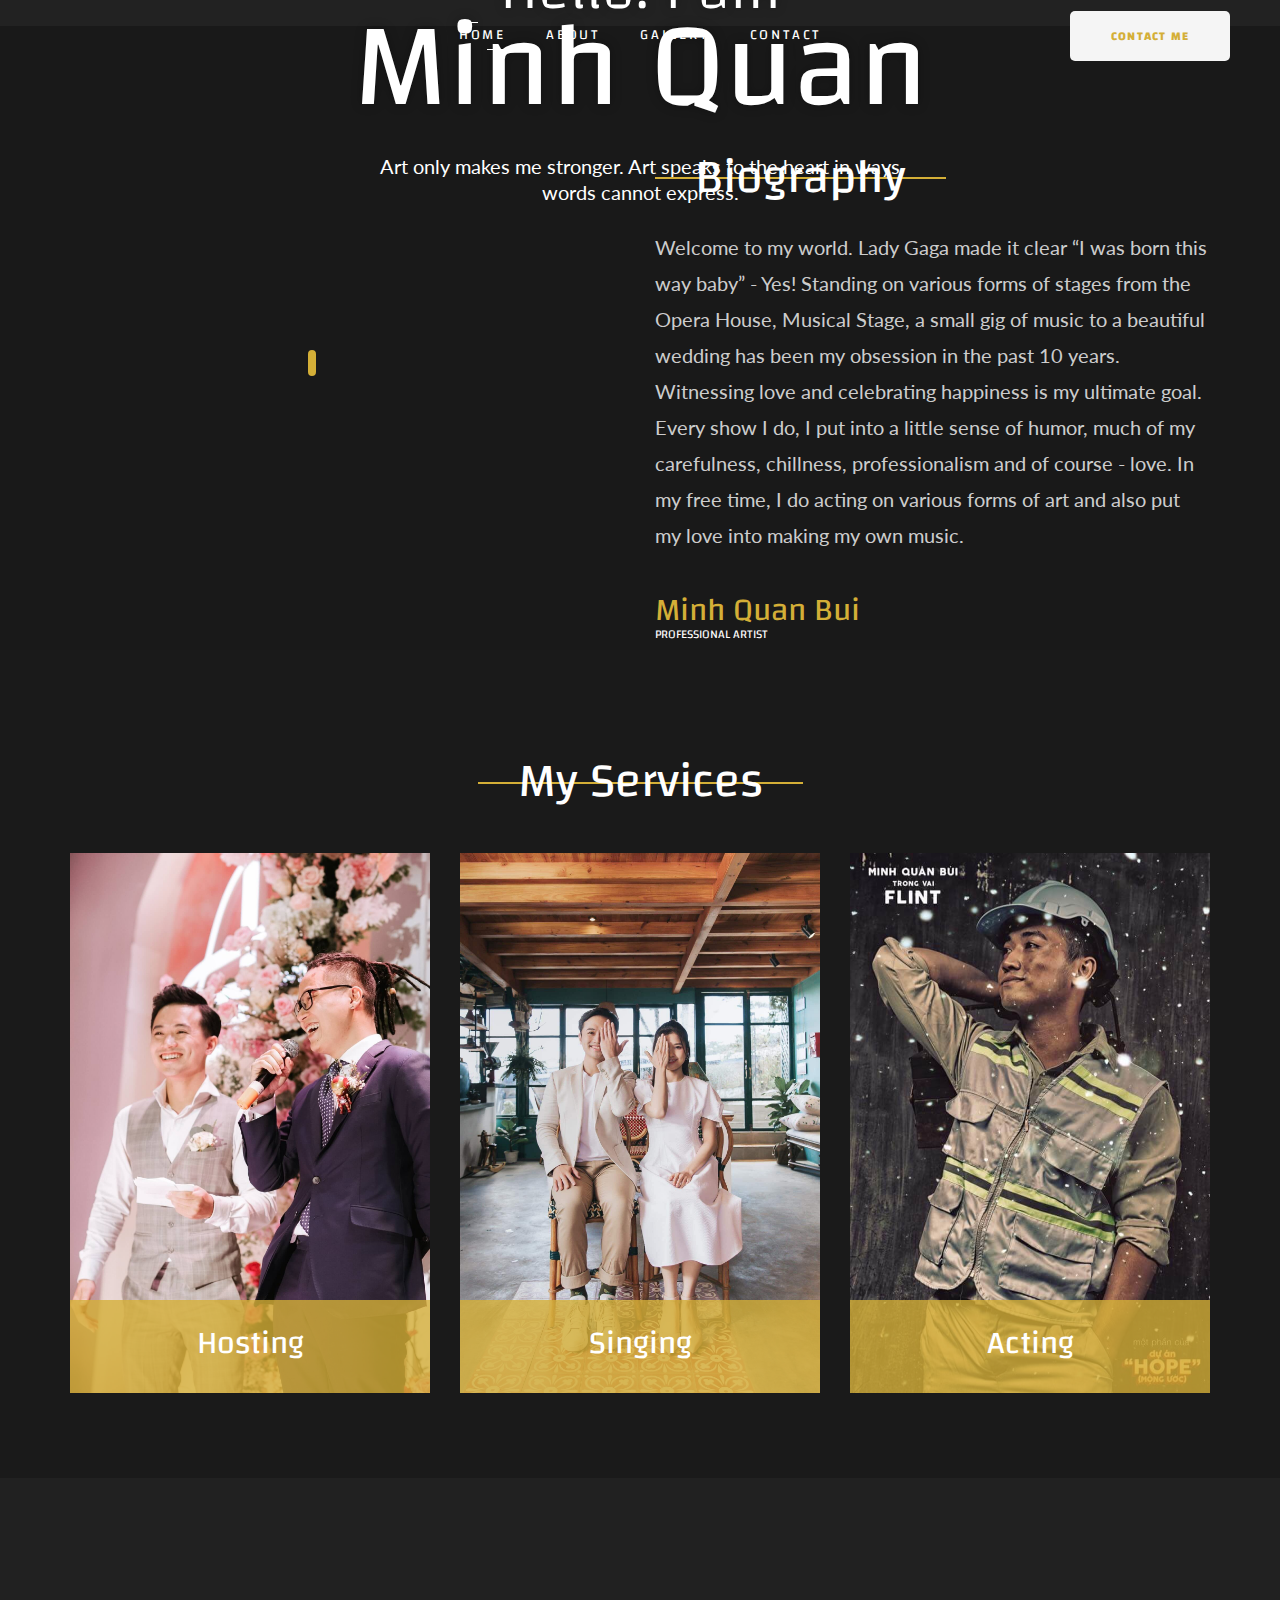
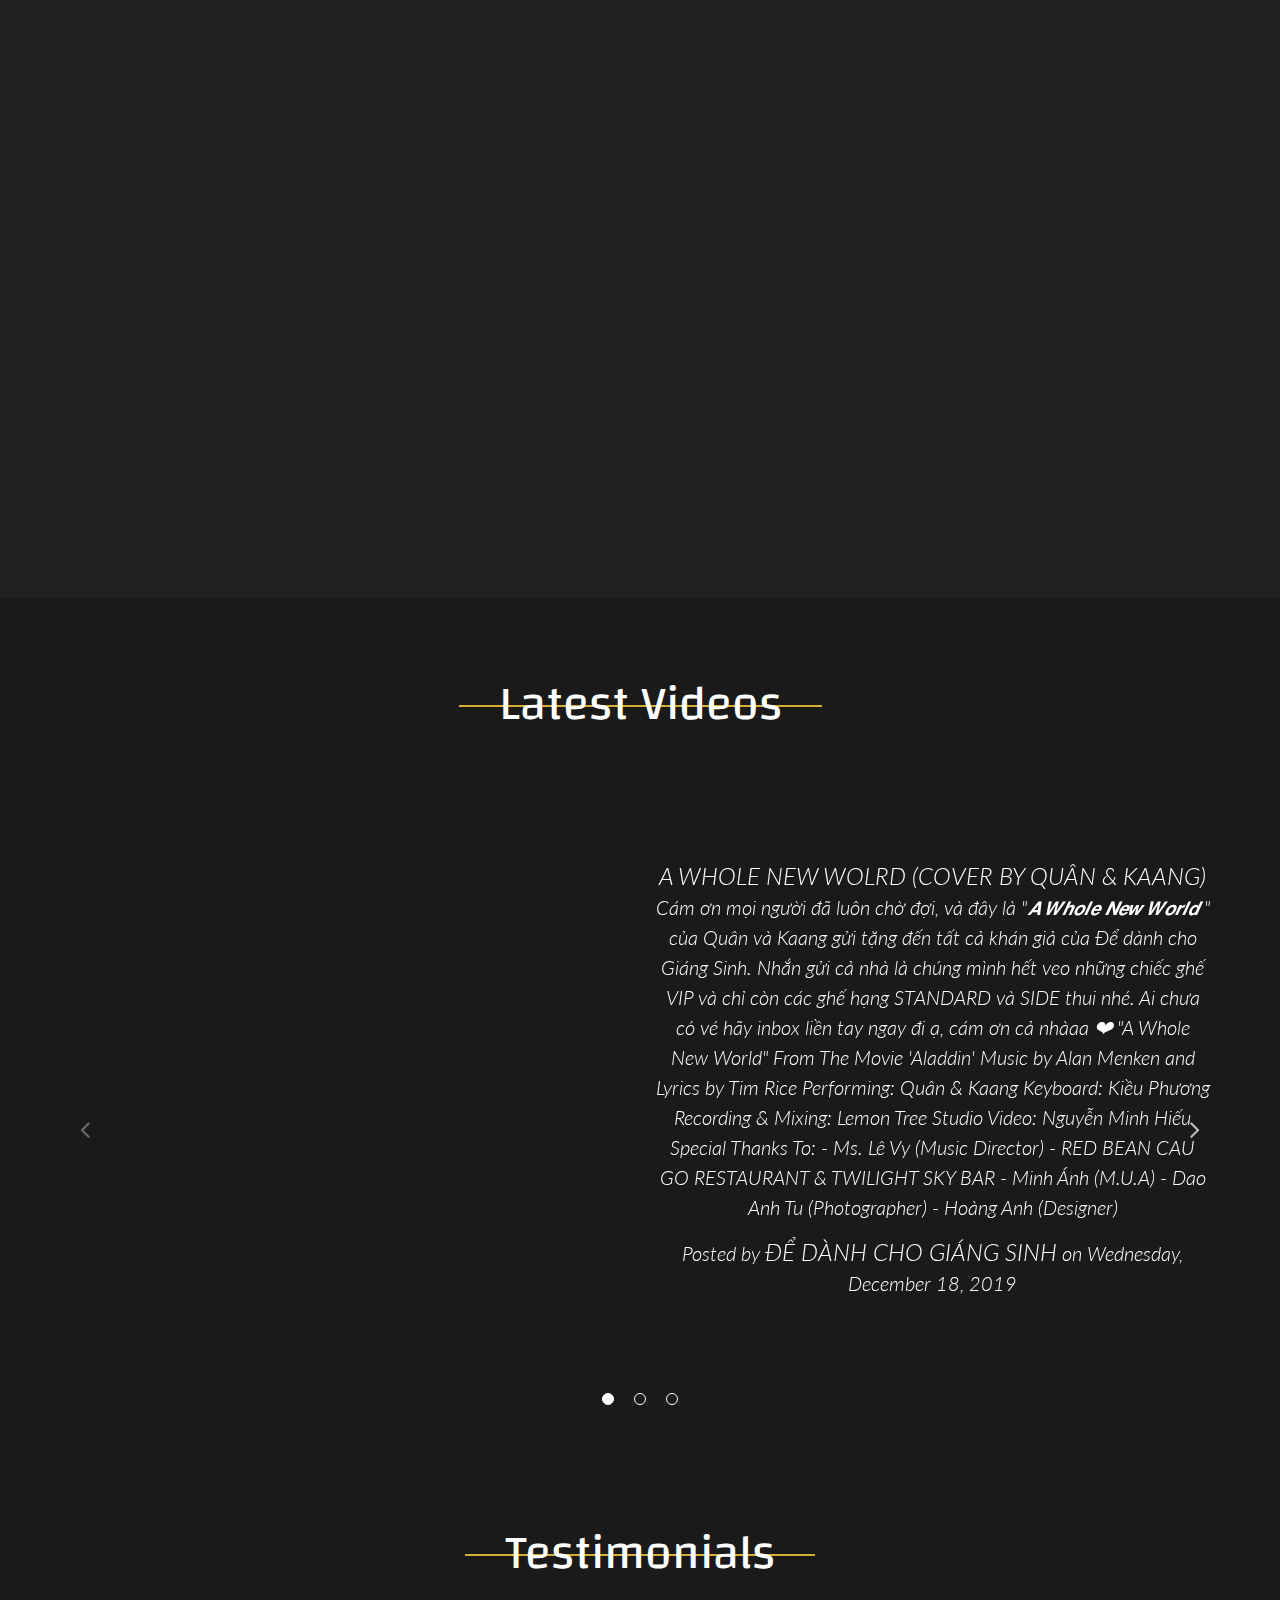
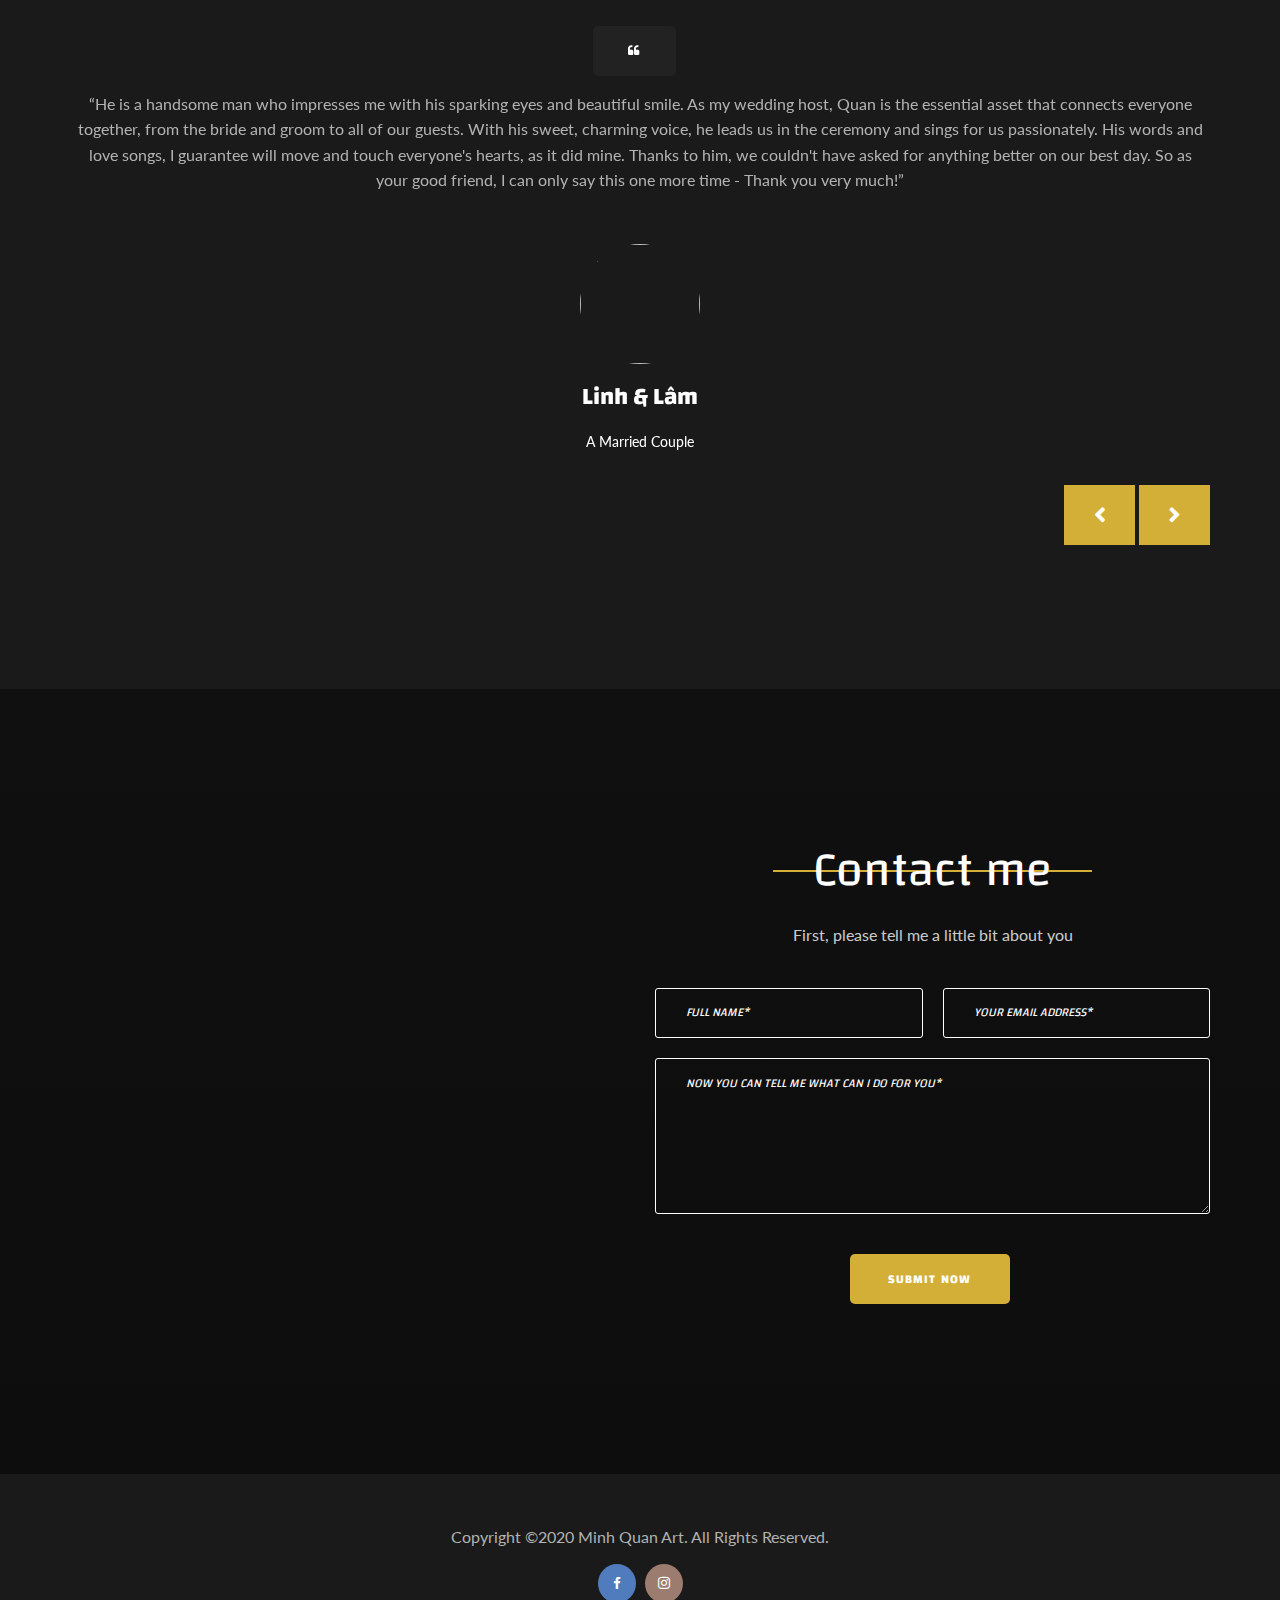
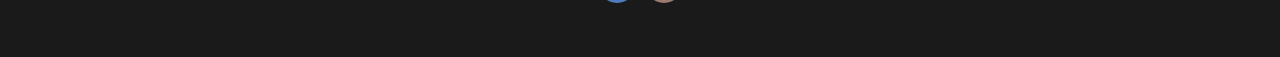
==== commit 55185d70: "fix wording contact form" ====
--- a/index.html
+++ b/index.html
@@ -409,8 +409,8 @@
 		<div class="container">
 			<div class="row">
 				<div class="col-sm-6 col-sm-offset-6 text-center">
-					<h2 class="section_header with_line">Contact for Booking</h2>
-					<p> For booking please contact me by filling the form </p>
+					<h2 class="section_header with_line">Contact me</h2>
+					<p> First, please tell me a little bit about you </p>
 					<form class="contact-form columns_padding_10 topmargin_30" action="POST" data-netlify="true">
 						<div class="row">
 							<div class="col-md-6">
@@ -428,7 +428,7 @@
 							<div class="col-md-12">
 								<div class="form-group margin_0"> <label for="message">Your question</label>
 									<textarea aria-required="true" rows="5" cols="45" name="message" id="message"
-										class="form-control" placeholder="Your Message*"></textarea> </div>
+										class="form-control" placeholder="Now you can tell me what can I do for you*"></textarea> </div>
 							</div>
 						</div>
 						<div class="row topmargin_20">
--- a/css/main.css
+++ b/css/main.css
@@ -15439,7 +15439,7 @@
 	 width:100%;
 	 object-fit: cover;
  }
- @media (max-width: 768px) { 
+ @media (max-width: 1300px) { 
 	.feature-video {
 		display:none
 	}
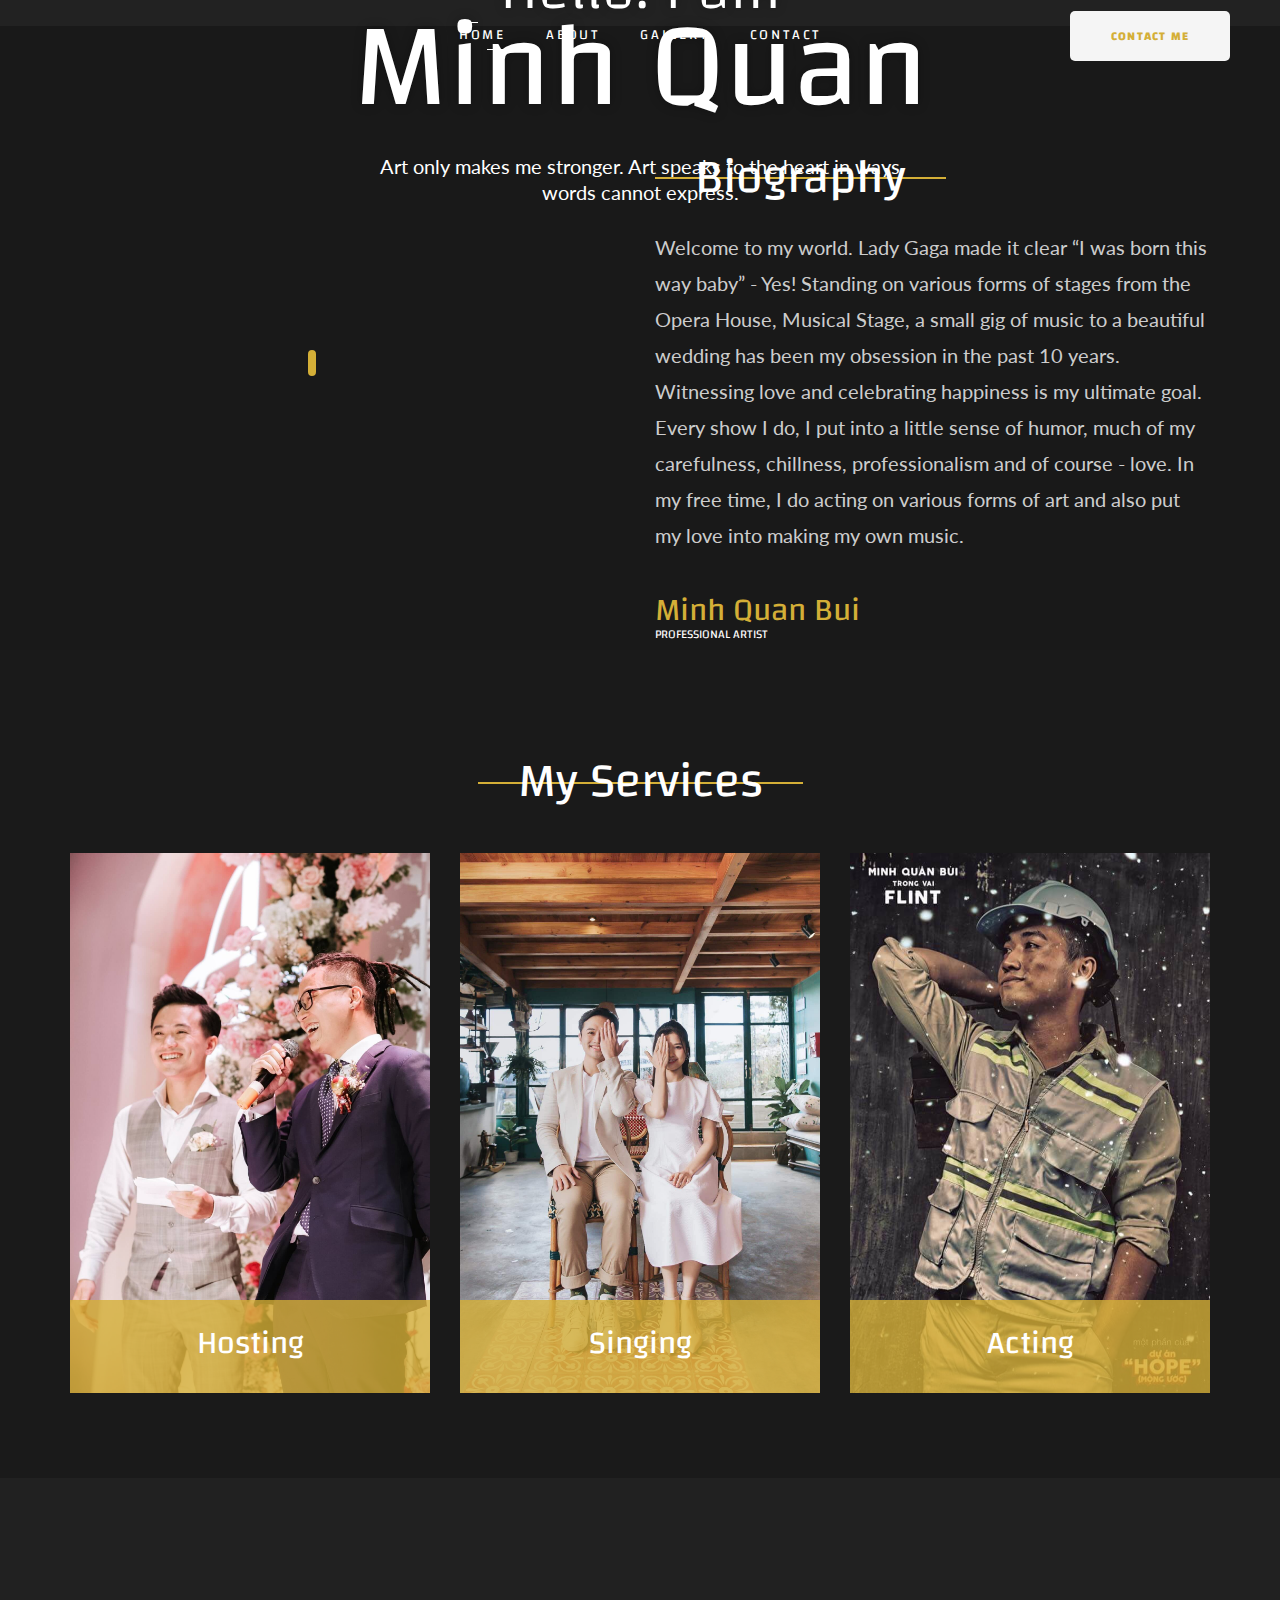
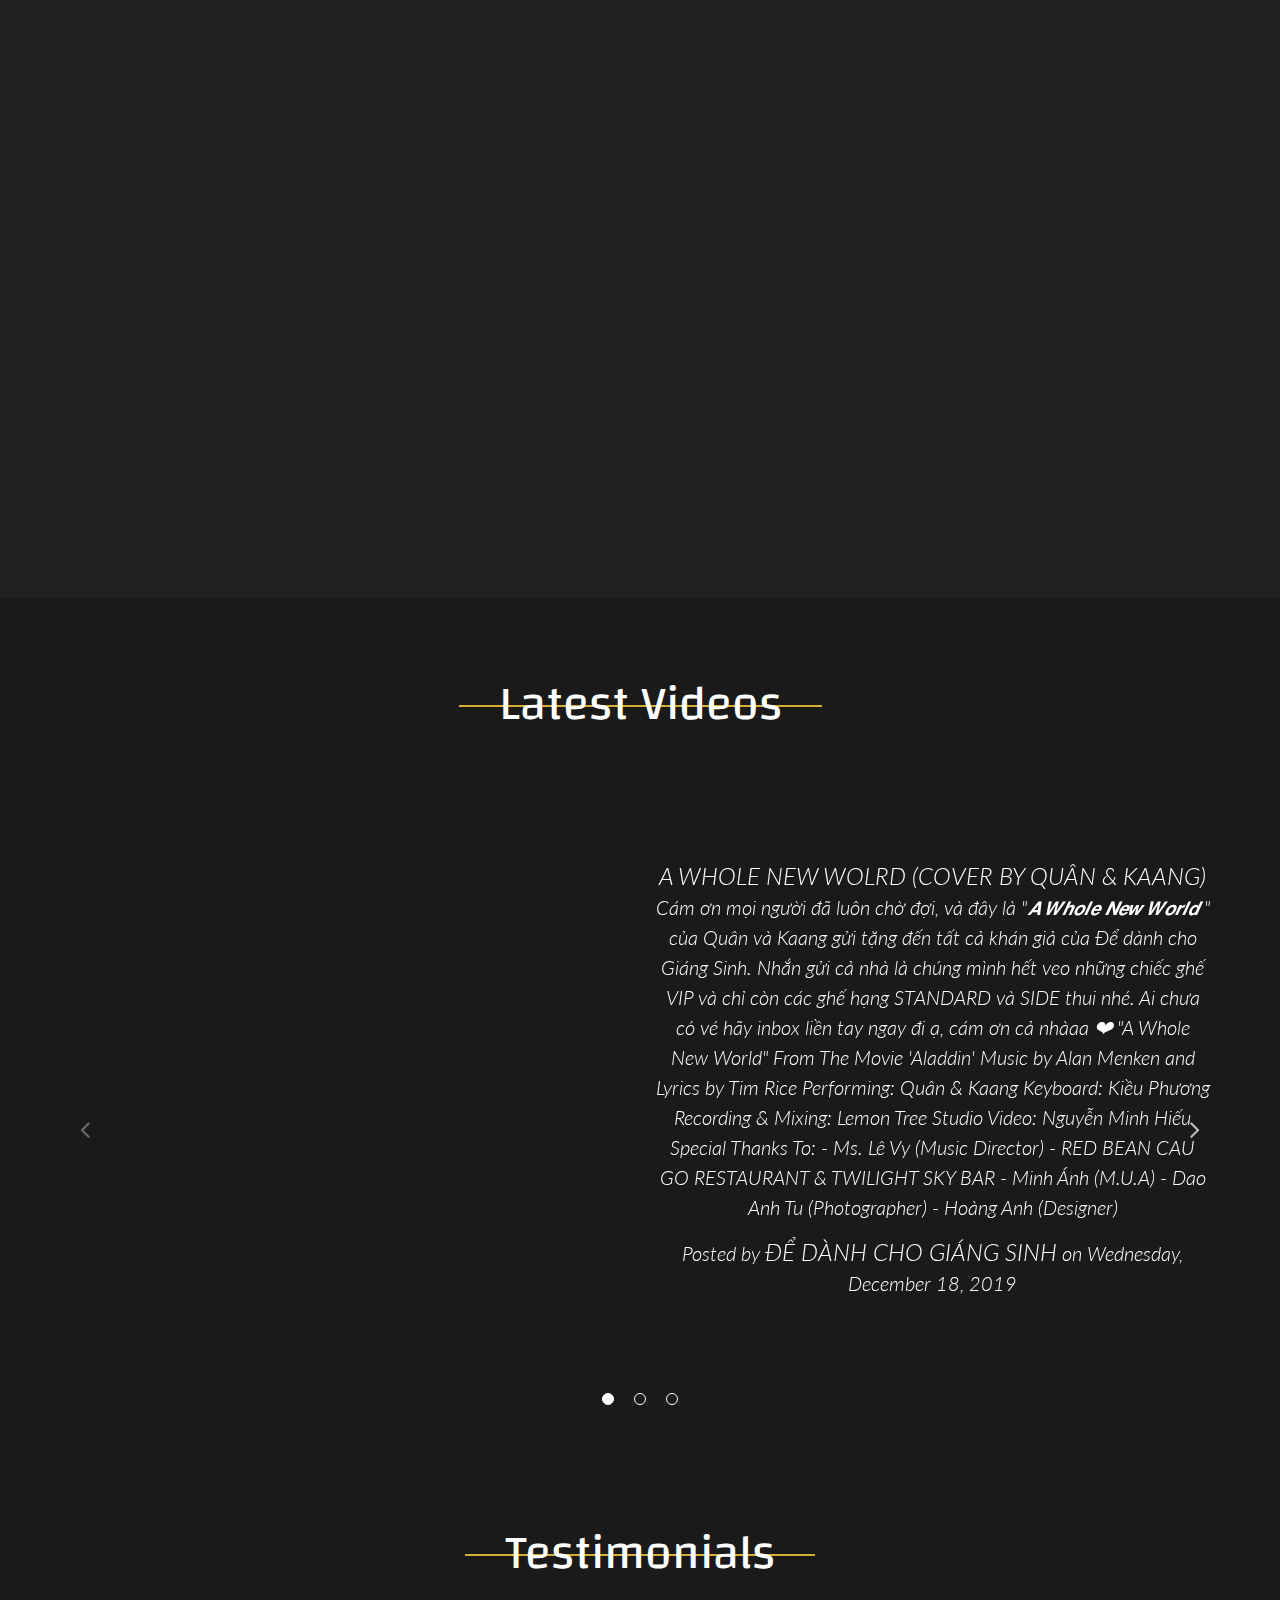
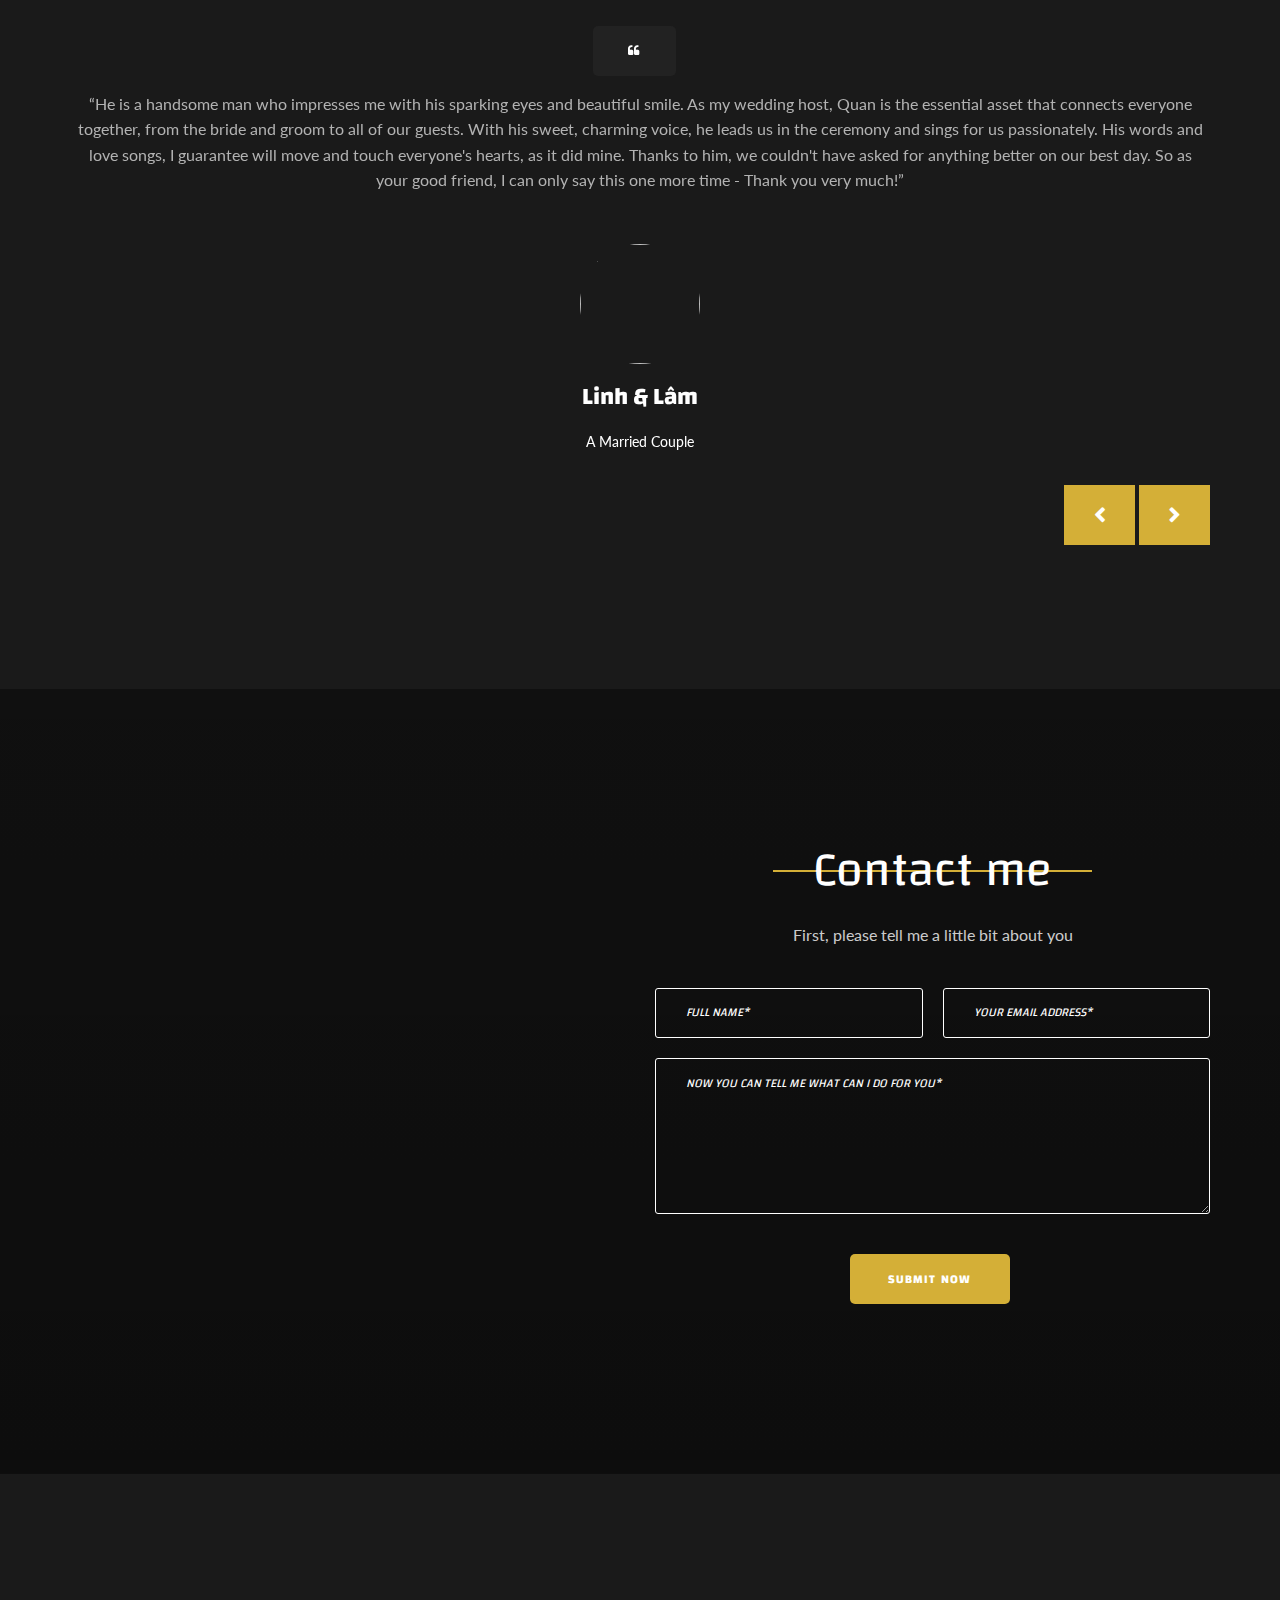
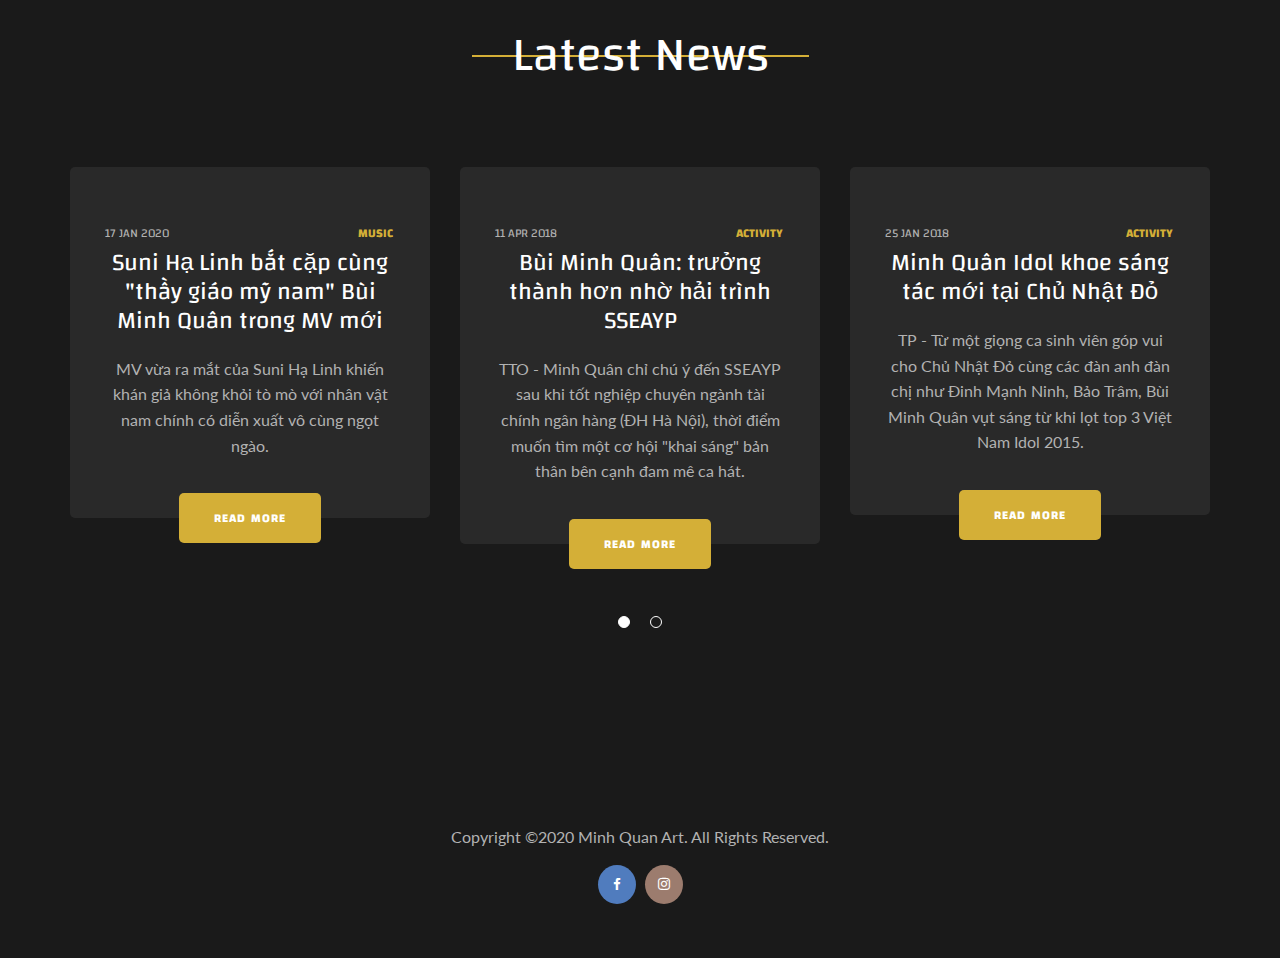
==== commit 900699c9: "add news section" ====
--- a/index.html
+++ b/index.html
@@ -411,7 +411,7 @@
 				<div class="col-sm-6 col-sm-offset-6 text-center">
 					<h2 class="section_header with_line">Contact me</h2>
 					<p> First, please tell me a little bit about you </p>
-					<form class="contact-form columns_padding_10 topmargin_30" action="POST" data-netlify="true">
+					<form class="contact-form columns_padding_10 topmargin_30" action="/" data-netlify="true">
 						<div class="row">
 							<div class="col-md-6">
 								<div class="form-group margin_0"> <label for="name">Full Name <span
@@ -443,8 +443,136 @@
 			</div>
 		</div>
 	</section>
-
-
+ <!-- NEWSSSS -->
+
+
+
+	<section id="news" class="ds ms section_padding_top_150 section_padding_bottom_130">
+		<div class="container">
+			<div class="row">
+				<div class="col-sm-12 text-center">
+					<h2 class="section_header with_line">Latest News</h2>
+					<div class="owl-carousel topmargin_60" data-responsive-lg="3" data-dots="true">
+						<article class="vertical-item content-padding with_background rounded text-center offset_button">
+							<div class="item-media top_rounded overflow_hidden"> <img src="https://scontent.fhou1-2.fna.fbcdn.net/v/t1.0-9/82818057_3601930436491519_871328678288556032_o.jpg?_nc_cat=107&_nc_sid=110474&_nc_ohc=pkcsot-iIu4AX-ICKZy&_nc_ht=scontent.fhou1-2.fna&oh=1c78488077c4a0446f98333e8e175601&oe=5E8F1833" alt="">
+								<div class="media-links"> <a  target="_blank" href="https://kenh14.vn/suni-ha-linh-bat-cap-cung-thay-giao-my-nam-bui-minh-quan-trong-mv-moi-20200117172950494.chn" class="abs-link"></a> </div>
+							</div>
+							<div class="item-content">
+								<header class="entry-header">
+									<div class="entry-meta small-text content-justify"> <span class="greylinks">
+								<a >
+									<time datetime="2017-10-03T08:50:40+00:00">
+										17 Jan 2020
+									</time>
+								</a>
+							</span> <span class="categories-links highlightlinks">
+								<a >MUSIC</a>
+							</span> </div>
+									<h4 class="entry-title"> <a  target="_blank" href="https://kenh14.vn/suni-ha-linh-bat-cap-cung-thay-giao-my-nam-bui-minh-quan-trong-mv-moi-20200117172950494.chn">Suni Hạ Linh bắt cặp cùng "thầy giáo mỹ nam" Bùi Minh Quân trong MV mới</a> </h4>
+								</header>
+								<div class="entry-content">
+									<p class="content-4lines-ellipsis">MV vừa ra mắt của Suni Hạ Linh khiến khán giả không khỏi tò mò với nhân vật nam chính có diễn xuất vô cùng ngọt ngào.</p> <span class="button_wrap">
+							<a   target="_blank" href="https://kenh14.vn/suni-ha-linh-bat-cap-cung-thay-giao-my-nam-bui-minh-quan-trong-mv-moi-20200117172950494.chn" class="theme_button color1">Read More</a>
+						</span> </div>
+							</div>
+						</article>
+						<article class="vertical-item content-padding with_background rounded text-center offset_button">
+							<div class="item-media top_rounded overflow_hidden"> <img src="https://cdn.tuoitre.vn/2018/4/11/sseayp-a1-high-quality-15234620918591545804052.jpg" alt="">
+								<div class="media-links"> <a  target="_blank" href="https://tuoitre.vn/bui-minh-quan-truong-thanh-hon-nho-hai-trinh-sseayp-20180411105211362.htm?fbclid=IwAR28R_RZ4efIqEPtgpv162PQA-8GzwfDv6PHL97VCC3iW2oHcOiskLZCwkY" class="abs-link"></a> </div>
+							</div>
+							<div class="item-content">
+								<header class="entry-header">
+									<div class="entry-meta small-text content-justify"> <span class="greylinks">
+								<a >
+									<time datetime="2017-10-03T08:50:40+00:00">
+										11 Apr 2018
+									</time>
+								</a>
+							</span> <span class="categories-links highlightlinks">
+								<a >Activity</a>
+							</span> </div>
+									<h4 class="entry-title"> <a  target="_blank" href="https://tuoitre.vn/bui-minh-quan-truong-thanh-hon-nho-hai-trinh-sseayp-20180411105211362.htm?fbclid=IwAR28R_RZ4efIqEPtgpv162PQA-8GzwfDv6PHL97VCC3iW2oHcOiskLZCwkY">Bùi Minh Quân: trưởng thành hơn nhờ hải trình SSEAYP</a> </h4>
+								</header>
+								<div class="entry-content">
+									<p class="content-4lines-ellipsis">TTO - Minh Quân chỉ chú ý đến SSEAYP sau khi tốt nghiệp chuyên ngành tài chính ngân hàng (ĐH Hà Nội), thời điểm muốn tìm một cơ hội "khai sáng" bản thân bên cạnh đam mê ca hát.</p> <span class="button_wrap">
+							<a   target="_blank" href="https://tuoitre.vn/bui-minh-quan-truong-thanh-hon-nho-hai-trinh-sseayp-20180411105211362.htm?fbclid=IwAR28R_RZ4efIqEPtgpv162PQA-8GzwfDv6PHL97VCC3iW2oHcOiskLZCwkY" class="theme_button color1">Read More</a>
+						</span> </div>
+							</div>
+						</article>
+						<article class="vertical-item content-padding with_background rounded text-center offset_button">
+							<div class="item-media top_rounded overflow_hidden"> <img src="https://image.tienphong.vn/665x449/Uploaded/2020/lkyqski001/2018_01_25/12b_lput.jpg" alt="">
+								<div class="media-links"> <a  target="_blank" href="https://www.tienphong.vn/giai-tri/minh-quan-idol-khoe-sang-tac-moi-tai-chu-nhat-do-1236315.tpo?fbclid=IwAR0KKEuJMJKj5WXIXSn2wVJAX6PvMPqMZ-1ePbXZ_6zBaUEISqdF7KjUDXY" class="abs-link"></a> </div>
+							</div>
+							<div class="item-content">
+								<header class="entry-header">
+									<div class="entry-meta small-text content-justify"> <span class="greylinks">
+								<a >
+									<time datetime="2017-10-03T08:50:40+00:00">
+										25 Jan 2018 
+									</time>
+								</a>
+							</span> <span class="categories-links highlightlinks">
+								<a>Activity</a>
+							</span> </div>
+									<h4 class="entry-title"> <a target="_blank"  href="https://www.tienphong.vn/giai-tri/minh-quan-idol-khoe-sang-tac-moi-tai-chu-nhat-do-1236315.tpo?fbclid=IwAR0KKEuJMJKj5WXIXSn2wVJAX6PvMPqMZ-1ePbXZ_6zBaUEISqdF7KjUDXY">Minh Quân Idol khoe sáng tác mới tại Chủ Nhật Đỏ</a> </h4>
+								</header>
+								<div class="entry-content">
+									<p class="content-4lines-ellipsis">TP - Từ một giọng ca sinh viên góp vui cho Chủ Nhật Đỏ cùng các đàn anh đàn chị như Đinh Mạnh Ninh, Bảo Trâm, Bùi Minh Quân vụt sáng từ khi lọt top 3 Việt Nam Idol 2015.</p> <span class="button_wrap">
+							<a  target="_blank" href="https://www.tienphong.vn/giai-tri/minh-quan-idol-khoe-sang-tac-moi-tai-chu-nhat-do-1236315.tpo?fbclid=IwAR0KKEuJMJKj5WXIXSn2wVJAX6PvMPqMZ-1ePbXZ_6zBaUEISqdF7KjUDXY" class="theme_button color1">Read More</a>
+						</span> </div>
+							</div>
+						</article>
+						<article class="vertical-item content-padding with_background rounded text-center offset_button">
+							<div class="item-media top_rounded overflow_hidden"> <img  src="https://scontent.fhou1-2.fna.fbcdn.net/v/t31.0-8/20232878_1763518230329543_1102631082010551533_o.jpg?_nc_cat=103&_nc_sid=0be424&_nc_ohc=560eWOfeB0MAX8Bnts2&_nc_ht=scontent.fhou1-2.fna&oh=98f3ec8ea42f232eeafd8ef31b8f16ed&oe=5E8E9CD7" alt="">
+								<div class="media-links"> <a target="_blank"  href="https://news.zing.vn/nhac-kich-cua-nguyen-phi-phi-anh-lai-chay-ve-sau-2-ngay-post723152.html?fbclid=IwAR3to1bvIMah-LWR3HraUvZ_qpa7sNmtuONAi_yzlJBudTbgTadovPWKlDs" class="abs-link"></a> </div>
+							</div>
+							<div class="item-content">
+								<header class="entry-header">
+									<div class="entry-meta small-text content-justify"> <span class="greylinks">
+								<a >
+									<time datetime="2017-10-03T08:50:40+00:00">
+										24 Feb 2017 
+									</time>
+								</a>
+							</span> <span class="categories-links highlightlinks">
+								<a >Concerts</a>
+							</span> </div>
+									<h4 class="entry-title"> <a  target="_blank" href="https://news.zing.vn/nhac-kich-cua-nguyen-phi-phi-anh-lai-chay-ve-sau-2-ngay-post723152.html?fbclid=IwAR3to1bvIMah-LWR3HraUvZ_qpa7sNmtuONAi_yzlJBudTbgTadovPWKlDs">Nhạc kịch của Nguyễn Phi Phi Anh lại cháy vé</a> </h4>
+								</header>
+								<div class="entry-content">
+									<p class="content-4lines-ellipsis">Chưa đầy 2 ngày mở bán trên kênh Fanpage “Mộng ước không xa vời”, toàn bộ các đêm diễn dự kiến diễn ra tại Trung tâm Văn hóa Pháp đã cháy vé.</p> <span class="button_wrap">
+							<a  target="_blank" href="https://news.zing.vn/nhac-kich-cua-nguyen-phi-phi-anh-lai-chay-ve-sau-2-ngay-post723152.html?fbclid=IwAR3to1bvIMah-LWR3HraUvZ_qpa7sNmtuONAi_yzlJBudTbgTadovPWKlDs" class="theme_button color1">Read More</a>
+						</span> </div>
+							</div>
+						</article>
+						<article class="vertical-item content-padding with_background rounded text-center offset_button">
+							<div class="item-media top_rounded overflow_hidden"> <img  src="https://image.thanhnien.vn/660/uploaded/minhnguyet/2015_07_20/gala-1-nhung-ca-khuc-quoc_msuw.jpg" alt="">
+								<div class="media-links"> <a  target="_blank" href="https://news.zing.vn/thay-giao-dien-trai-noi-ve-tin-don-duoc-uu-ai-tai-idol-post539569.html?fbclid=IwAR0KKEuJMJKj5WXIXSn2wVJAX6PvMPqMZ-1ePbXZ_6zBaUEISqdF7KjUDXY" class="abs-link"></a> </div>
+							</div>
+							<div class="item-content">
+								<header class="entry-header">
+									<div class="entry-meta small-text content-justify"> <span class="greylinks">
+								<a >
+									<time datetime="2017-10-03T08:50:40+00:00">
+										15 May 2015
+									</time>
+								</a>
+							</span> <span class="categories-links highlightlinks">
+								<a>Music</a>
+							</span> </div>
+									<h4 class="entry-title"> <a   target="_blank"href="https://news.zing.vn/thay-giao-dien-trai-noi-ve-tin-don-duoc-uu-ai-tai-idol-post539569.html?fbclid=IwAR0KKEuJMJKj5WXIXSn2wVJAX6PvMPqMZ-1ePbXZ_6zBaUEISqdF7KjUDXY">Thầy giáo điển trai nói về tin đồn được ưu ái tại Idol</a> </h4>
+								</header>
+								<div class="entry-content">
+									<p class="content-4lines-ellipsis">Minh Quân lần đầu chia sẻ về hành trình đến với niềm đam mê ca hát lẫn những câu chuyện bên lề sân chơi âm nhạc.</p> <span class="button_wrap">
+							<a target="_blank" href="https://news.zing.vn/thay-giao-dien-trai-noi-ve-tin-don-duoc-uu-ai-tai-idol-post539569.html?fbclid=IwAR0KKEuJMJKj5WXIXSn2wVJAX6PvMPqMZ-1ePbXZ_6zBaUEISqdF7KjUDXY" class="theme_button color1">Read More</a>
+						</span> </div>
+							</div>
+						</article>
+					</div>
+				</div>
+			</div>
+		</div>
+	</section>
 
 	<section class="ds ms page_copyright section_padding_top_40 section_padding_bottom_40">
 		<div class="container">
--- a/css/main.css
+++ b/css/main.css
@@ -8367,7 +8367,7 @@
 }
 
 .ls .greylinks a:hover, .ls .greylinks a:focus, .ls .greylinks a:active {
-	color: #dd4377;
+	color: var(--main-color);
 }
 
 .ls .greylinks.color2 a:hover, .ls .greylinks.color2 a:focus, .ls .greylinks.color2 a:active {
@@ -8379,12 +8379,12 @@
 }
 
 .ls .darklinks a:hover {
-	color: #dd4377;
+	color: var(--main-color);
 }
 
 .ls .highlightlinks a,
 .ls .highlightlink {
-	color: #dd4377;
+	color: var(--main-color);
 }
 
 .ls .highlightlinks a:hover,
@@ -8687,7 +8687,7 @@
 .ds h4 a:hover,
 .ds h5 a:hover,
 .ds h6 a:hover {
-	color: #dd4377;
+	color: var(--main-color);
 }
 
 .ds [class*='main_bg'],
@@ -8893,7 +8893,7 @@
 
 .ds .highlightlinks a,
 .ds .highlightlink {
-	color: #dd4377;
+	color: var(--main-color);
 }
 
 .ds .highlightlinks a:hover,
@@ -8924,7 +8924,7 @@
 }
 
 .ds .greylinks a:hover {
-	color: #dd4377;
+	color: var(--main-color);
 }
 
 .ds .greylinks a.social-icon {
@@ -9561,7 +9561,7 @@
 .cs .ds h4 a:hover,
 .cs .ds h5 a:hover,
 .cs .ds h6 a:hover {
-	color: #dd4377;
+	color: var(--main-color);
 }
 
 .cs h1,
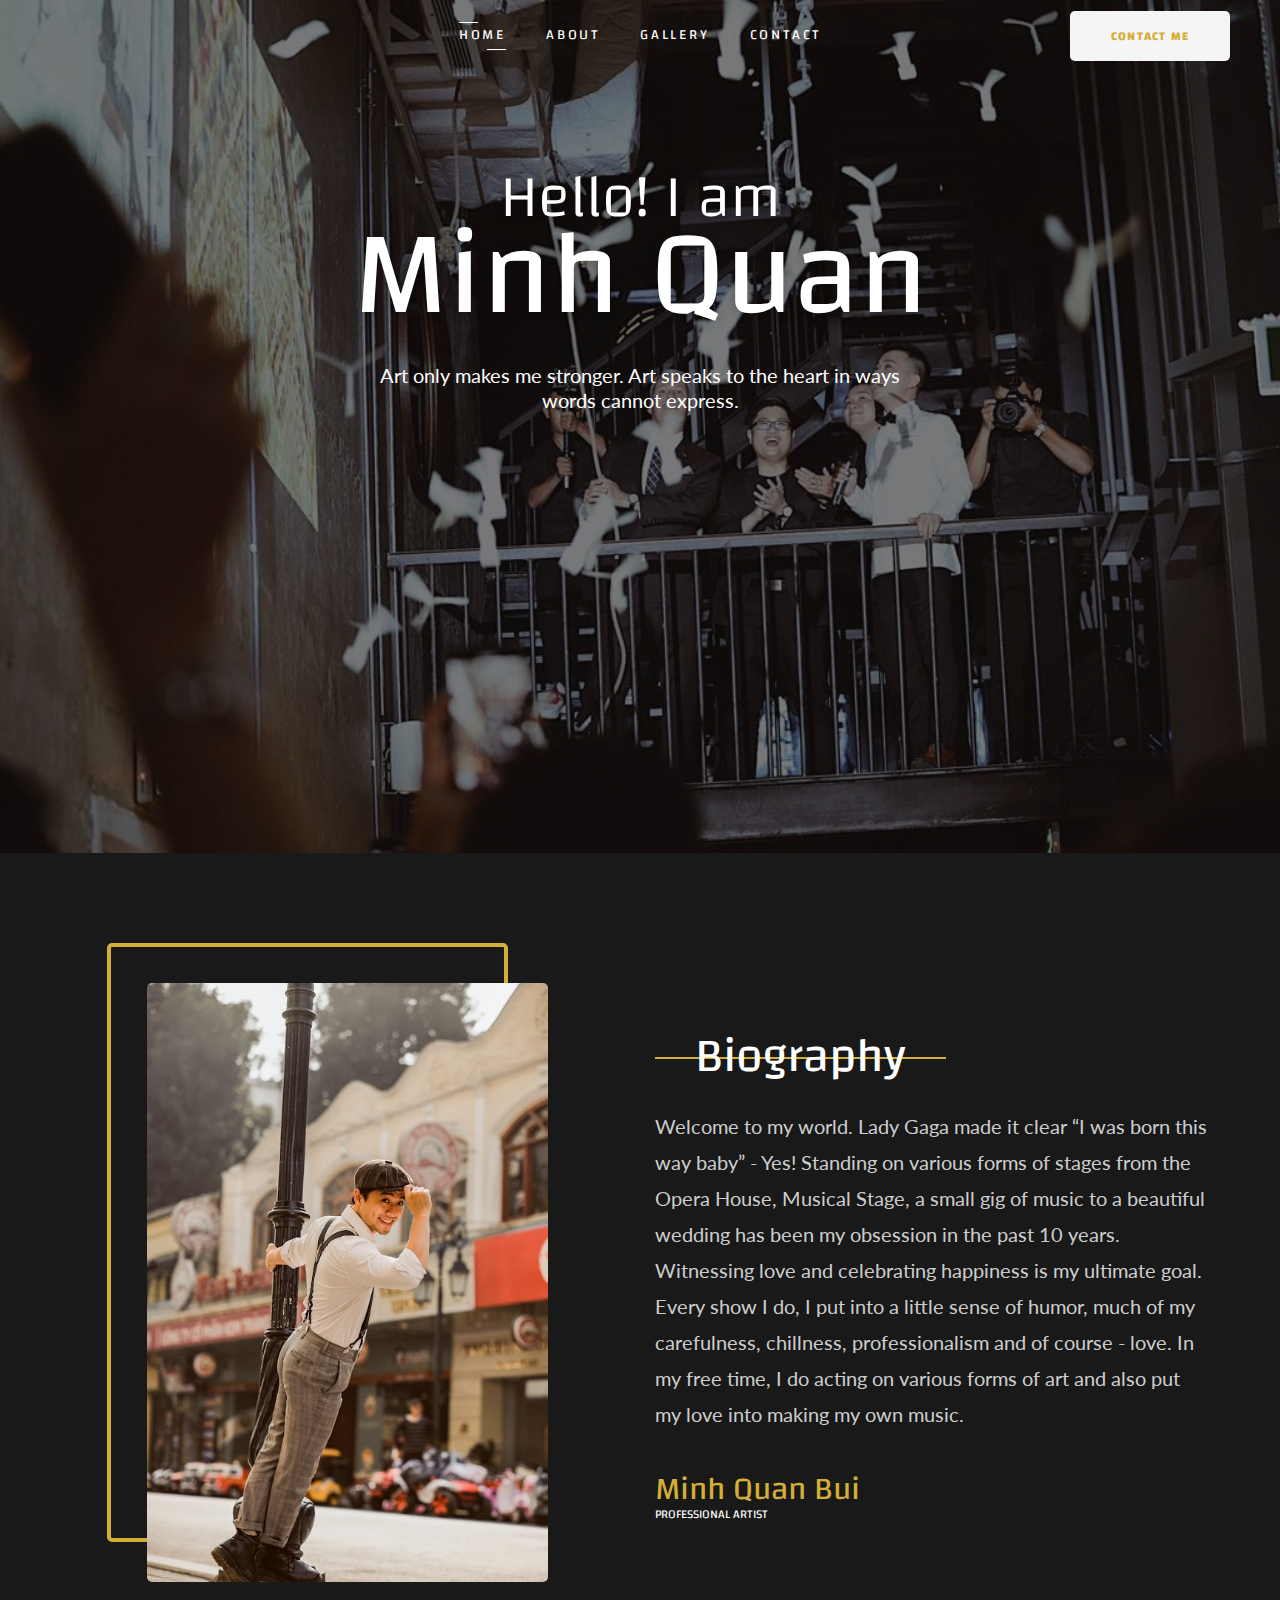
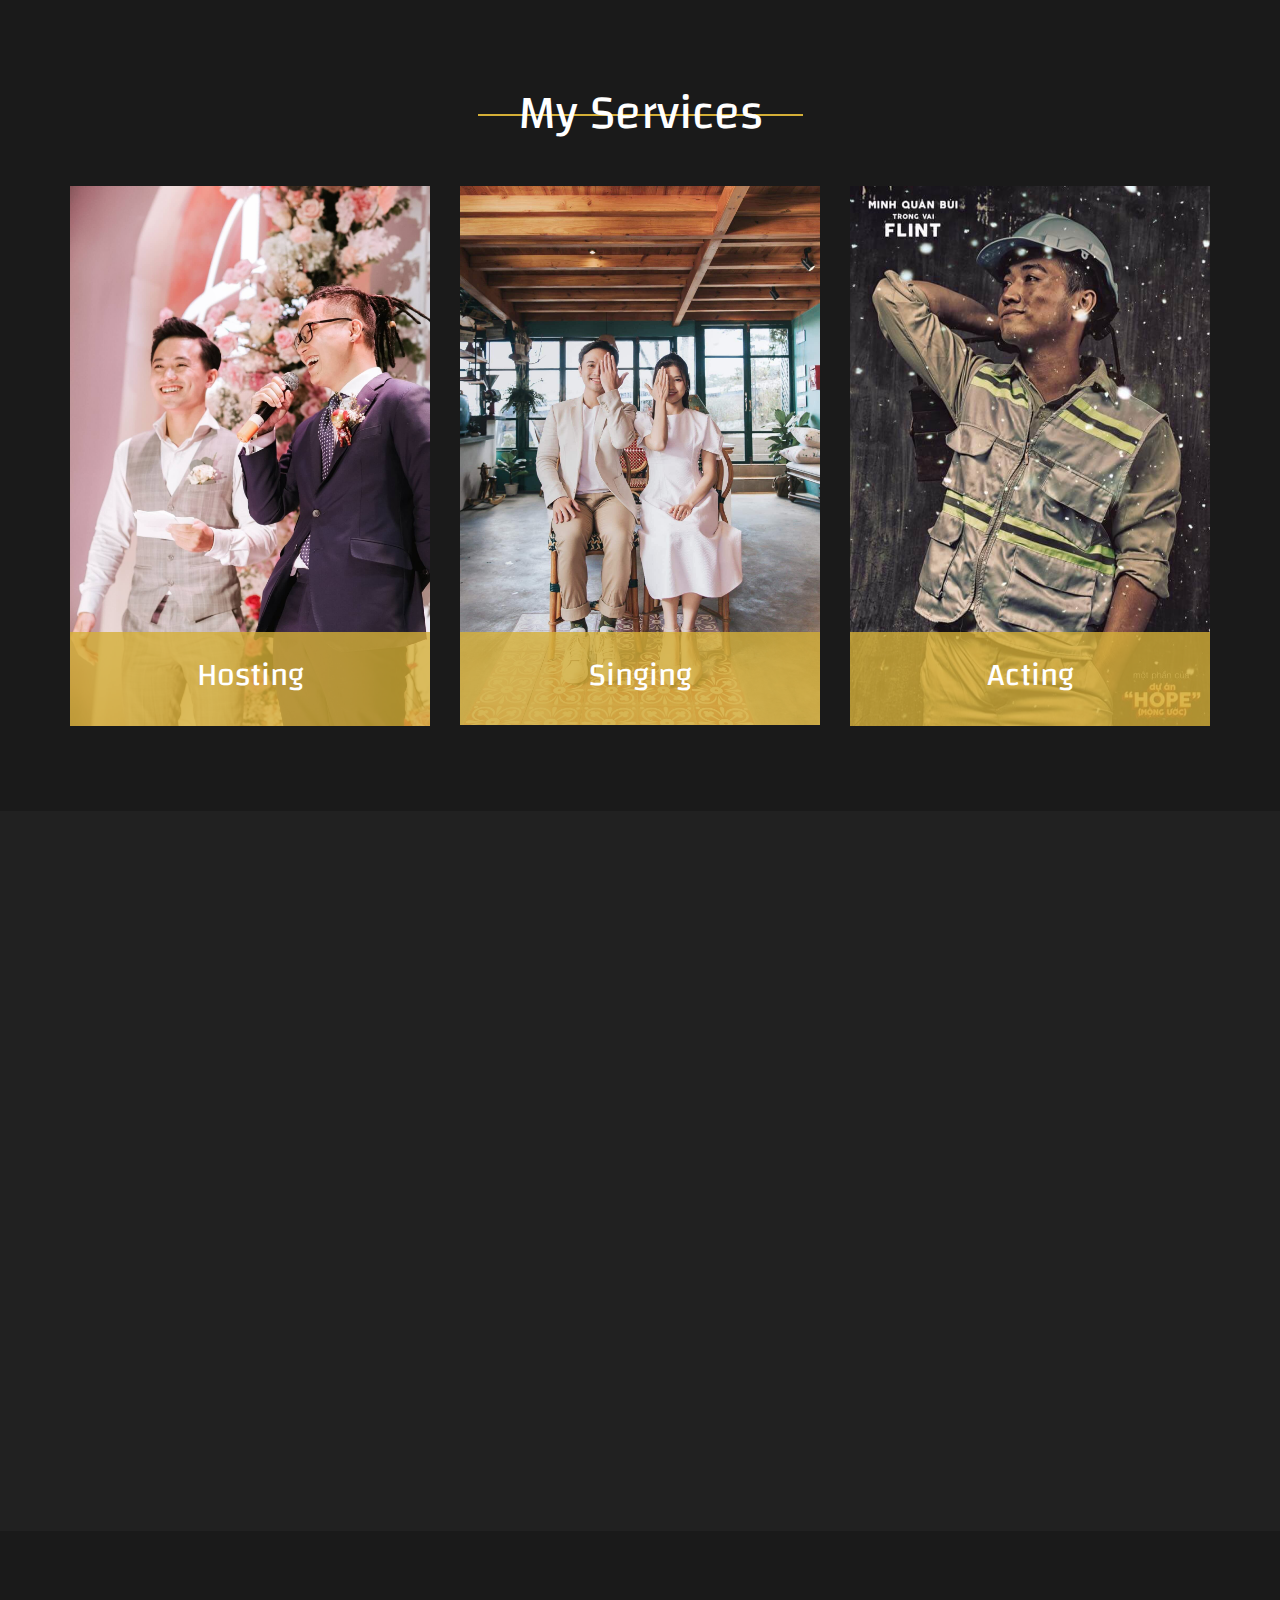
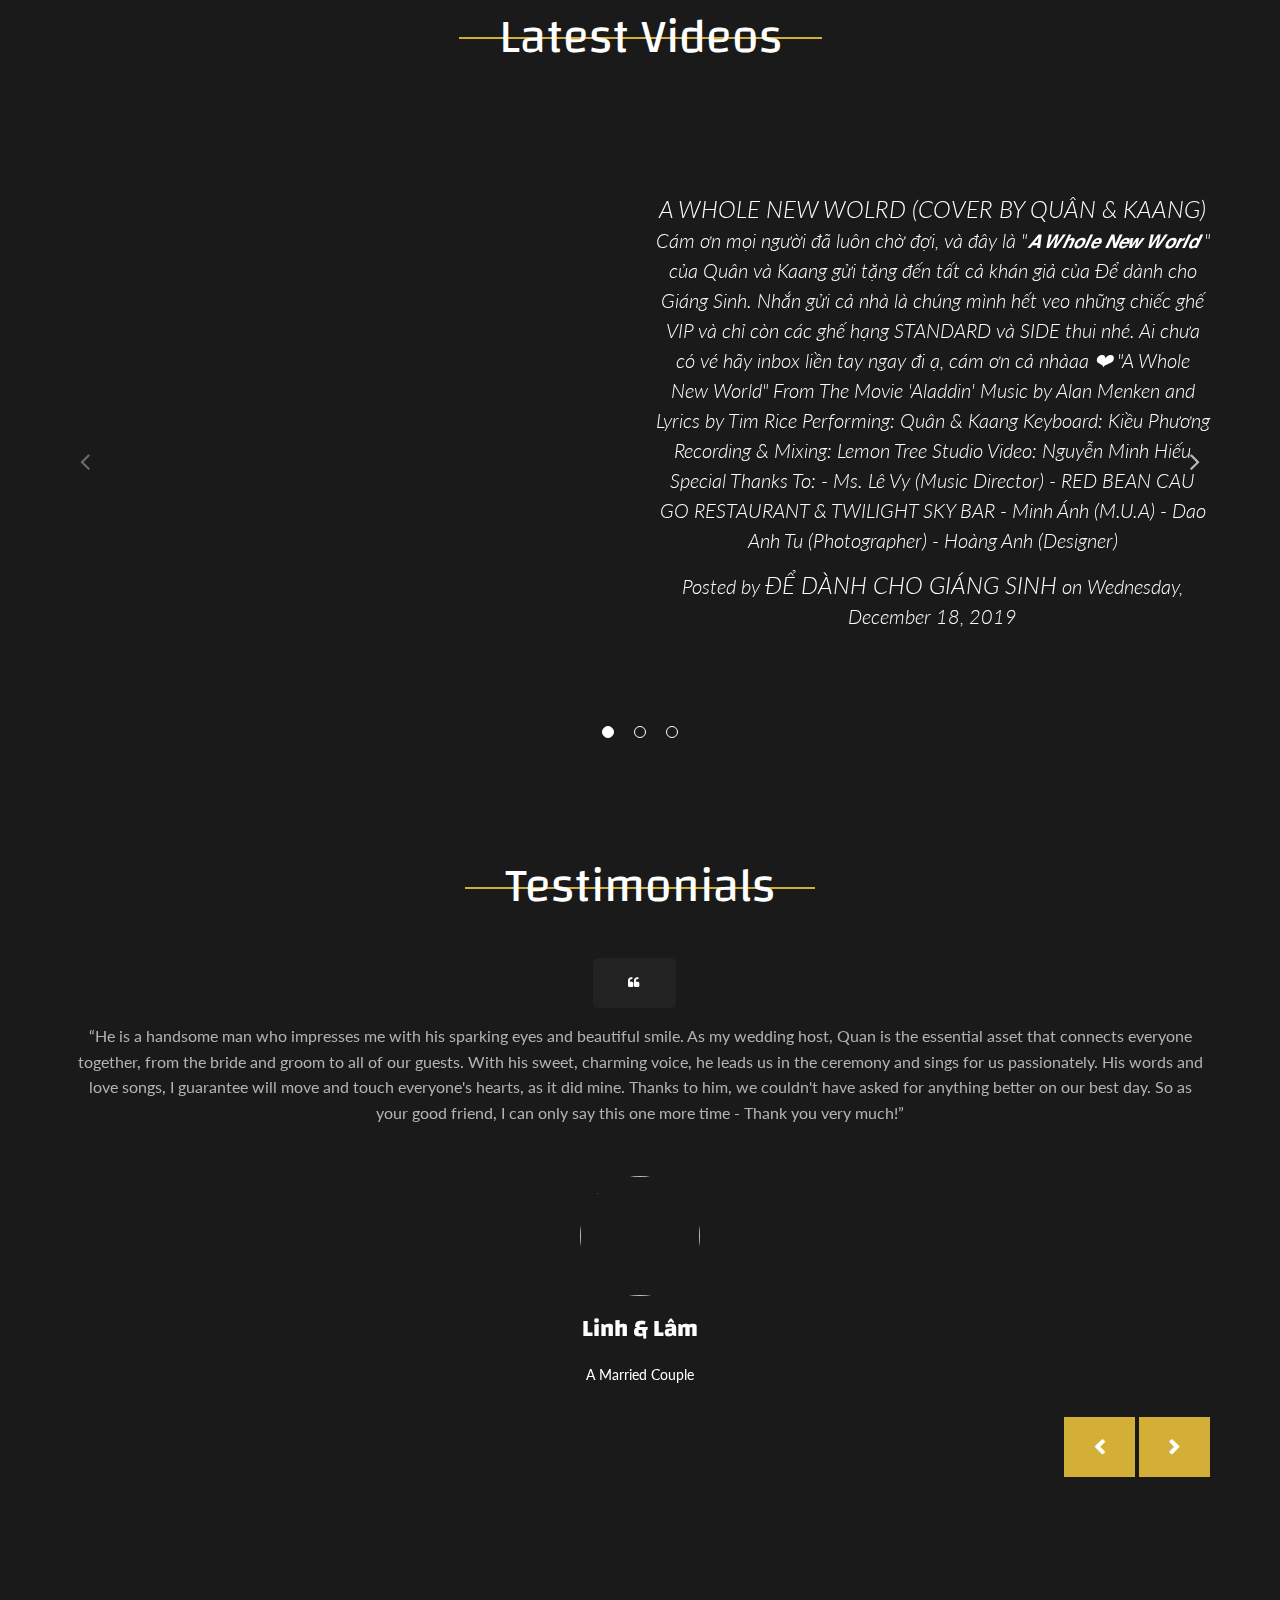
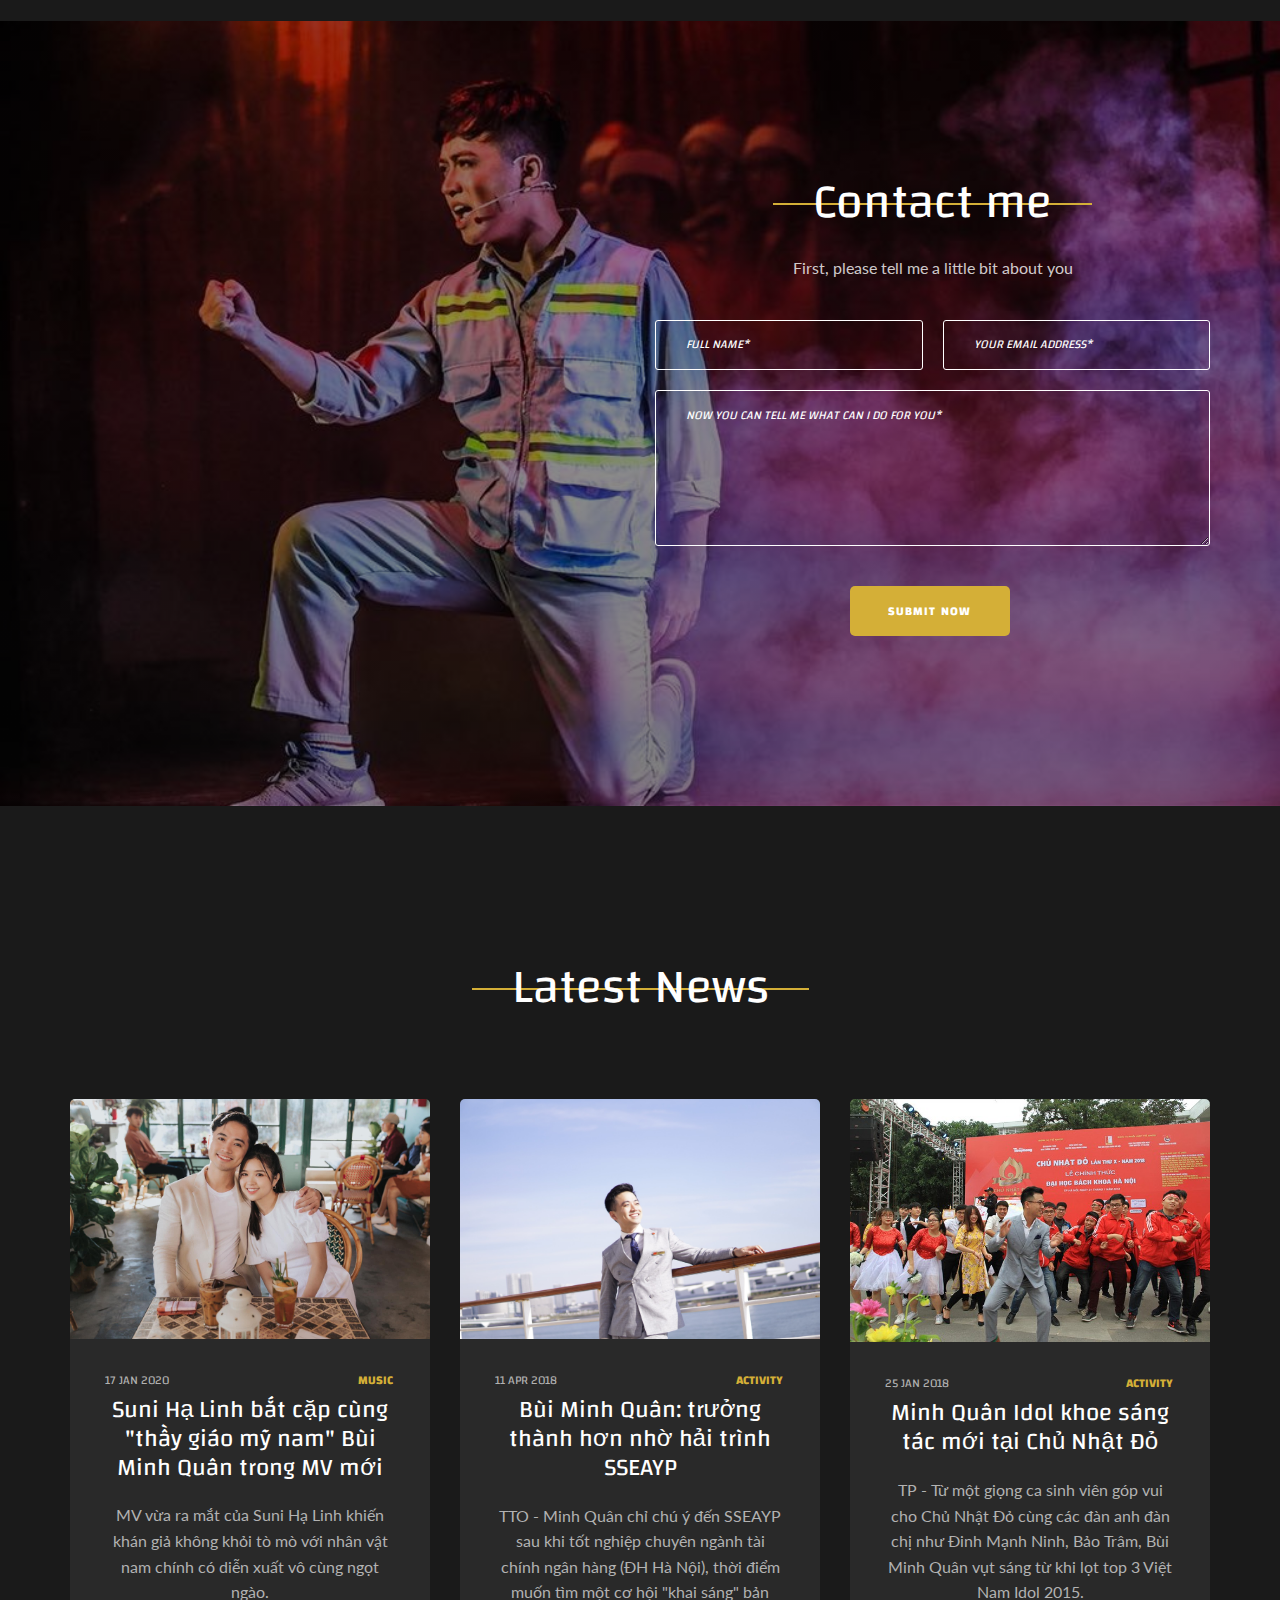
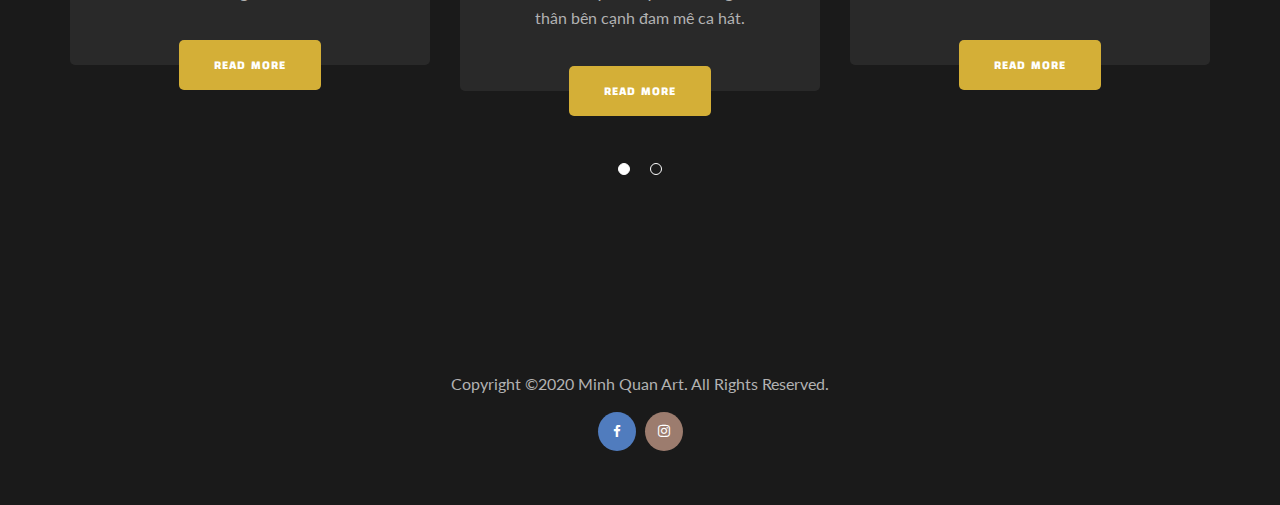
==== commit 8a1eae8a: "update fixing images url" ====
--- a/index.html
+++ b/index.html
@@ -118,7 +118,7 @@
 					</div>
 				</div>
 			</header>
-			<section class="intro_section page_mainslider ds"> <img src="https://scontent.fhou1-2.fna.fbcdn.net/v/t1.15752-9/86462225_129091505099813_4248691858064015360_n.jpg?_nc_cat=102&_nc_ohc=AHP6LuA-7coAX9P7WOK&_nc_ht=scontent.fhou1-2.fna&oh=9dfc0bcc501f214f0bf7e4983382ea78&oe=5EB4C0C0" alt="">
+			<section class="intro_section page_mainslider ds"> <img src="./images/top.jpg" alt="">
 				<div class="container">
 					<div class="row">
 						<div class="col-sm-12 text-center">
@@ -147,7 +147,7 @@
 				<div class="container">
 					<div class="row">
 						<div class="col-md-6 text-center">
-							<div class="with_frame_image"> <img src="https://lh3.googleusercontent.com/[base64]w542-h812-no" alt="" class="rounded"> </div>
+							<div class="with_frame_image"> <img src="./images/about.jpg" alt="" class="rounded"> </div>
 						</div>
 						<div class="col-md-6">
 							<h2 class="section_header with_line">Biography</h2>
@@ -454,7 +454,7 @@
 					<h2 class="section_header with_line">Latest News</h2>
 					<div class="owl-carousel topmargin_60" data-responsive-lg="3" data-dots="true">
 						<article class="vertical-item content-padding with_background rounded text-center offset_button">
-							<div class="item-media top_rounded overflow_hidden"> <img src="https://scontent.fhou1-2.fna.fbcdn.net/v/t1.0-9/82818057_3601930436491519_871328678288556032_o.jpg?_nc_cat=107&_nc_sid=110474&_nc_ohc=pkcsot-iIu4AX-ICKZy&_nc_ht=scontent.fhou1-2.fna&oh=1c78488077c4a0446f98333e8e175601&oe=5E8F1833" alt="">
+							<div class="item-media top_rounded overflow_hidden"> <img src="./images/new1.jpg" alt="">
 								<div class="media-links"> <a  target="_blank" href="https://kenh14.vn/suni-ha-linh-bat-cap-cung-thay-giao-my-nam-bui-minh-quan-trong-mv-moi-20200117172950494.chn" class="abs-link"></a> </div>
 							</div>
 							<div class="item-content">
@@ -477,7 +477,7 @@
 							</div>
 						</article>
 						<article class="vertical-item content-padding with_background rounded text-center offset_button">
-							<div class="item-media top_rounded overflow_hidden"> <img src="https://cdn.tuoitre.vn/2018/4/11/sseayp-a1-high-quality-15234620918591545804052.jpg" alt="">
+							<div class="item-media top_rounded overflow_hidden"> <img src="./images/new2.jpg" alt="">
 								<div class="media-links"> <a  target="_blank" href="https://tuoitre.vn/bui-minh-quan-truong-thanh-hon-nho-hai-trinh-sseayp-20180411105211362.htm?fbclid=IwAR28R_RZ4efIqEPtgpv162PQA-8GzwfDv6PHL97VCC3iW2oHcOiskLZCwkY" class="abs-link"></a> </div>
 							</div>
 							<div class="item-content">
@@ -500,7 +500,7 @@
 							</div>
 						</article>
 						<article class="vertical-item content-padding with_background rounded text-center offset_button">
-							<div class="item-media top_rounded overflow_hidden"> <img src="https://image.tienphong.vn/665x449/Uploaded/2020/lkyqski001/2018_01_25/12b_lput.jpg" alt="">
+							<div class="item-media top_rounded overflow_hidden"> <img src="./images/new3.jpg" alt="">
 								<div class="media-links"> <a  target="_blank" href="https://www.tienphong.vn/giai-tri/minh-quan-idol-khoe-sang-tac-moi-tai-chu-nhat-do-1236315.tpo?fbclid=IwAR0KKEuJMJKj5WXIXSn2wVJAX6PvMPqMZ-1ePbXZ_6zBaUEISqdF7KjUDXY" class="abs-link"></a> </div>
 							</div>
 							<div class="item-content">
@@ -523,7 +523,7 @@
 							</div>
 						</article>
 						<article class="vertical-item content-padding with_background rounded text-center offset_button">
-							<div class="item-media top_rounded overflow_hidden"> <img  src="https://scontent.fhou1-2.fna.fbcdn.net/v/t31.0-8/20232878_1763518230329543_1102631082010551533_o.jpg?_nc_cat=103&_nc_sid=0be424&_nc_ohc=560eWOfeB0MAX8Bnts2&_nc_ht=scontent.fhou1-2.fna&oh=98f3ec8ea42f232eeafd8ef31b8f16ed&oe=5E8E9CD7" alt="">
+							<div class="item-media top_rounded overflow_hidden"> <img  src="./images/new4.jpg" alt="">
 								<div class="media-links"> <a target="_blank"  href="https://news.zing.vn/nhac-kich-cua-nguyen-phi-phi-anh-lai-chay-ve-sau-2-ngay-post723152.html?fbclid=IwAR3to1bvIMah-LWR3HraUvZ_qpa7sNmtuONAi_yzlJBudTbgTadovPWKlDs" class="abs-link"></a> </div>
 							</div>
 							<div class="item-content">
@@ -546,7 +546,7 @@
 							</div>
 						</article>
 						<article class="vertical-item content-padding with_background rounded text-center offset_button">
-							<div class="item-media top_rounded overflow_hidden"> <img  src="https://image.thanhnien.vn/660/uploaded/minhnguyet/2015_07_20/gala-1-nhung-ca-khuc-quoc_msuw.jpg" alt="">
+							<div class="item-media top_rounded overflow_hidden"> <img  src="./images/new5.jpg" alt="">
 								<div class="media-links"> <a  target="_blank" href="https://news.zing.vn/thay-giao-dien-trai-noi-ve-tin-don-duoc-uu-ai-tai-idol-post539569.html?fbclid=IwAR0KKEuJMJKj5WXIXSn2wVJAX6PvMPqMZ-1ePbXZ_6zBaUEISqdF7KjUDXY" class="abs-link"></a> </div>
 							</div>
 							<div class="item-content">
--- a/css/main.css
+++ b/css/main.css
@@ -10072,7 +10072,7 @@
 .page_featured_video.background_cover,
 .page_featured_video.parallax {
 
-	background-image:linear-gradient(rgba(0, 0, 0, 0.4), rgba(0, 0, 0, 0.4)),  url(https://scontent.fhou1-1.fna.fbcdn.net/v/t1.0-9/89468574_2963721893678572_8004675311427911680_o.jpg?_nc_cat=111&_nc_sid=8024bb&_nc_ohc=kffJRGiqof8AX9xw5_h&_nc_ht=scontent.fhou1-1.fna&oh=f42d64b7f3df4bb3c387617b9865a993&oe=5E8114E6);
+	background-image:linear-gradient(rgba(0, 0, 0, 0.4), rgba(0, 0, 0, 0.4)),  url(../images/parallax/89468574_2963721893678572_8004675311427911680_o.jpg);
 }
 @media (min-width:1200px){
 	.mv-suni {
@@ -10103,7 +10103,7 @@
 
 .page_contact.background_cover {
 	background-position:30% 30%;
-	background-image: linear-gradient(rgba(0, 0, 0, 0.4), rgba(0, 0, 0, 0.5)),url(https://scontent.fhou1-1.fna.fbcdn.net/v/t1.15752-9/86970746_182354386356369_5955530029206077440_n.jpg?_nc_cat=106&_nc_ohc=EISaB1zJEkUAX-qKXTo&_nc_ht=scontent.fhou1-1.fna&oh=ce4e741e834b1068d237eaec8813bd3a&oe=5EC3C5A5);
+	background-image: linear-gradient(rgba(0, 0, 0, 0.4), rgba(0, 0, 0, 0.5)),url(../images/contactform.jpg);
 }
 @media (max-width:600px){
 	.page_contact.background_cover { 
